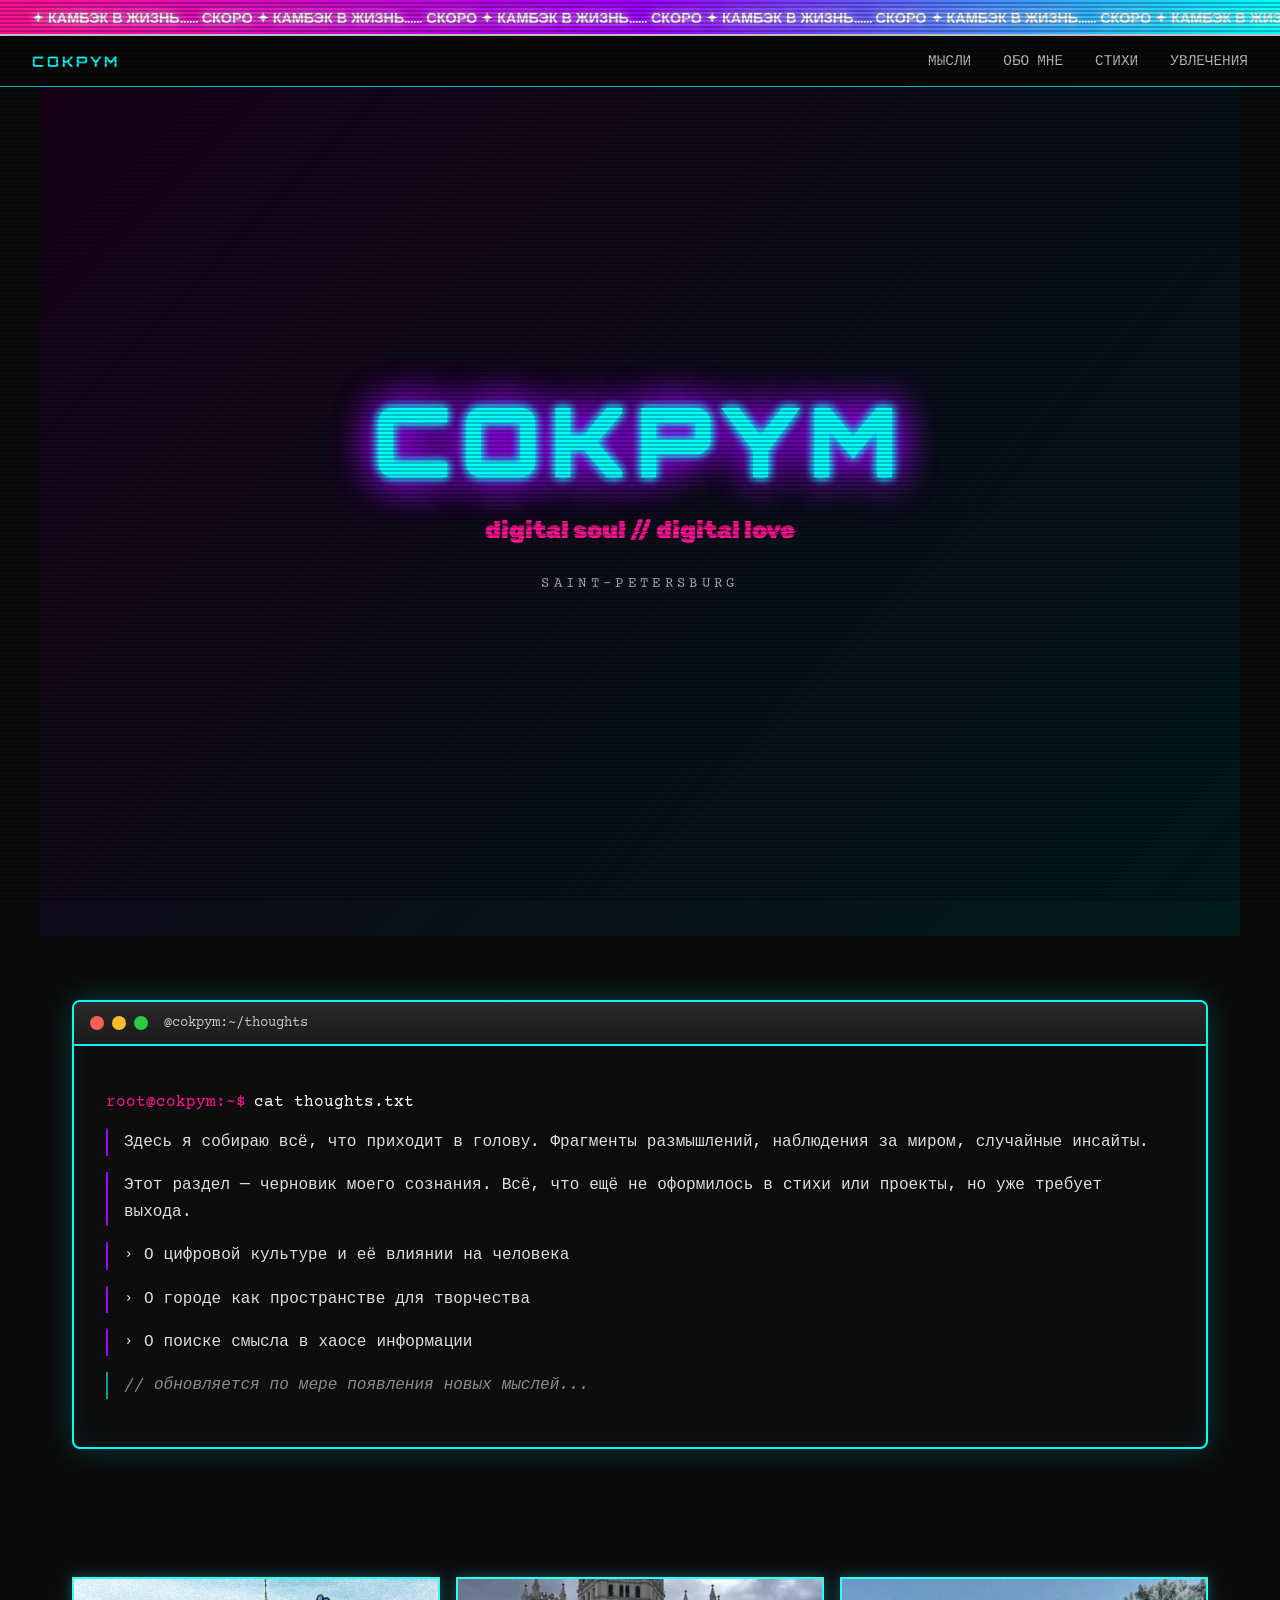
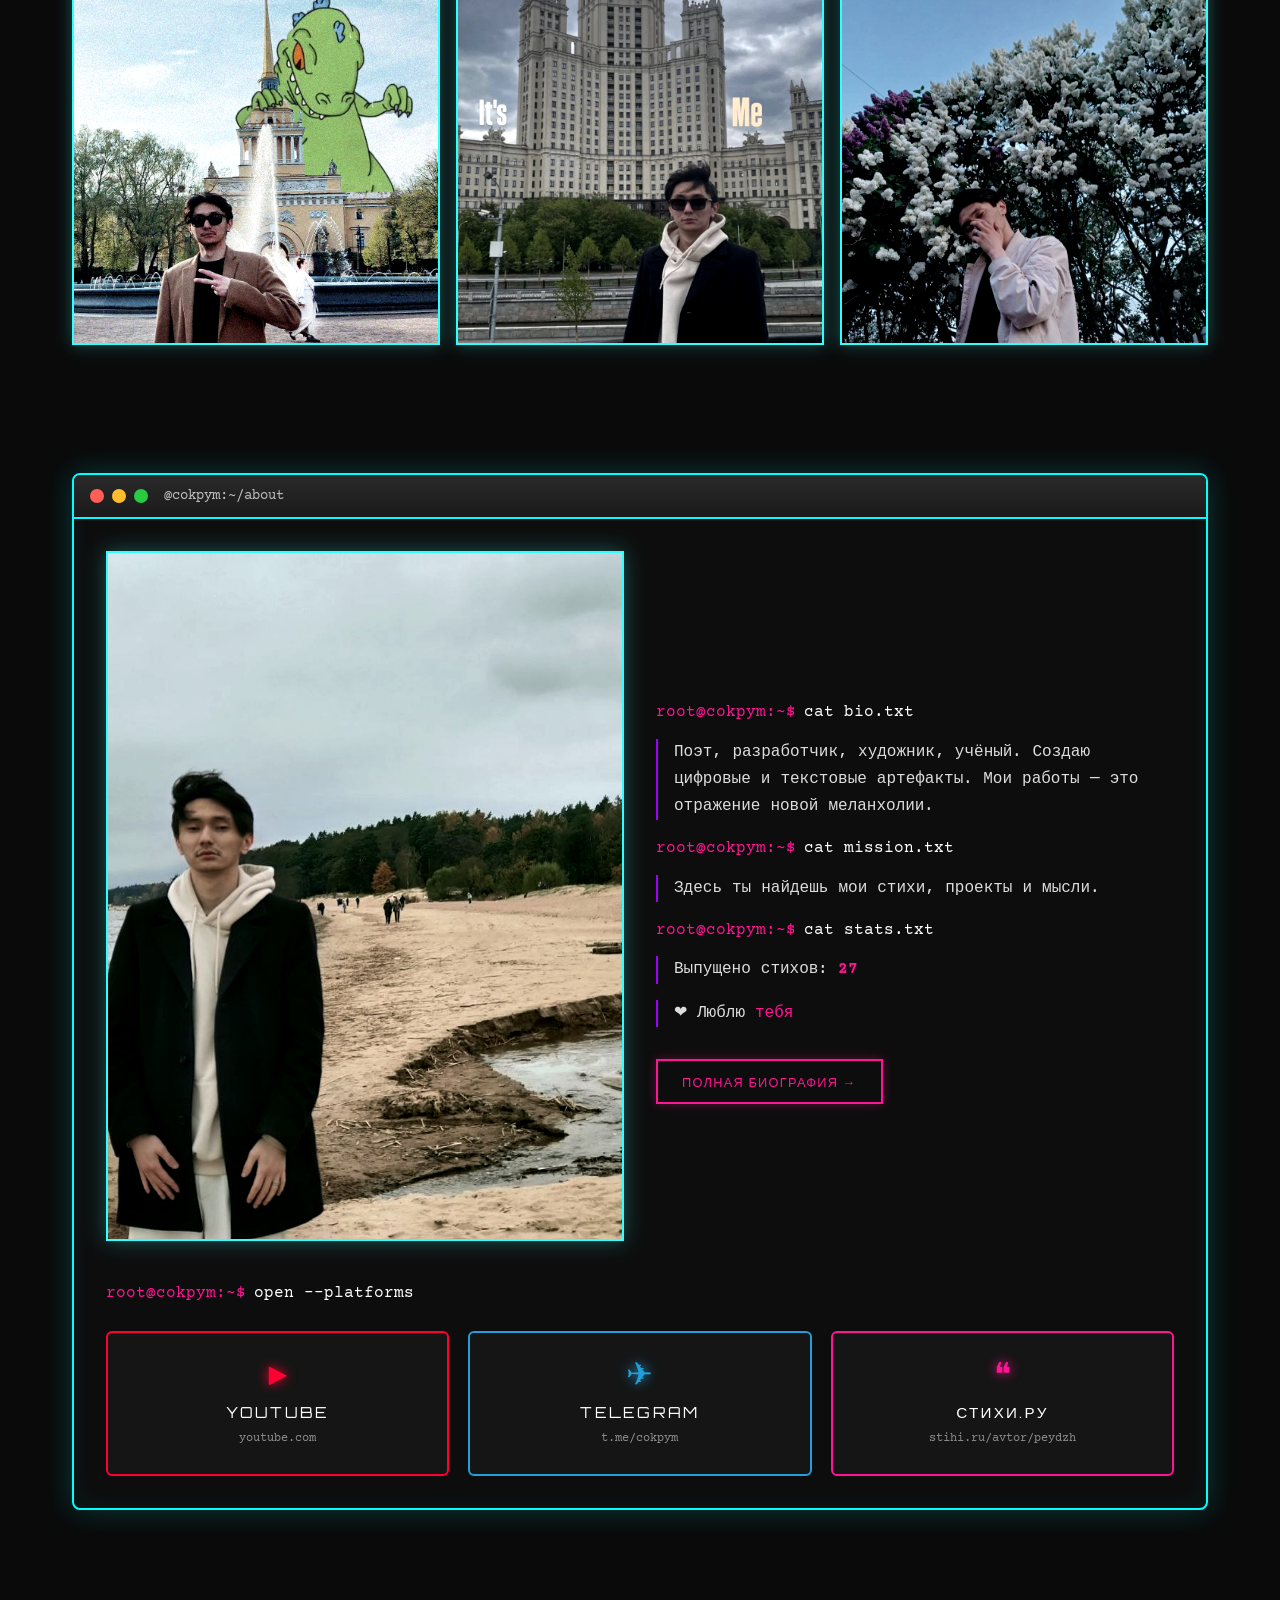
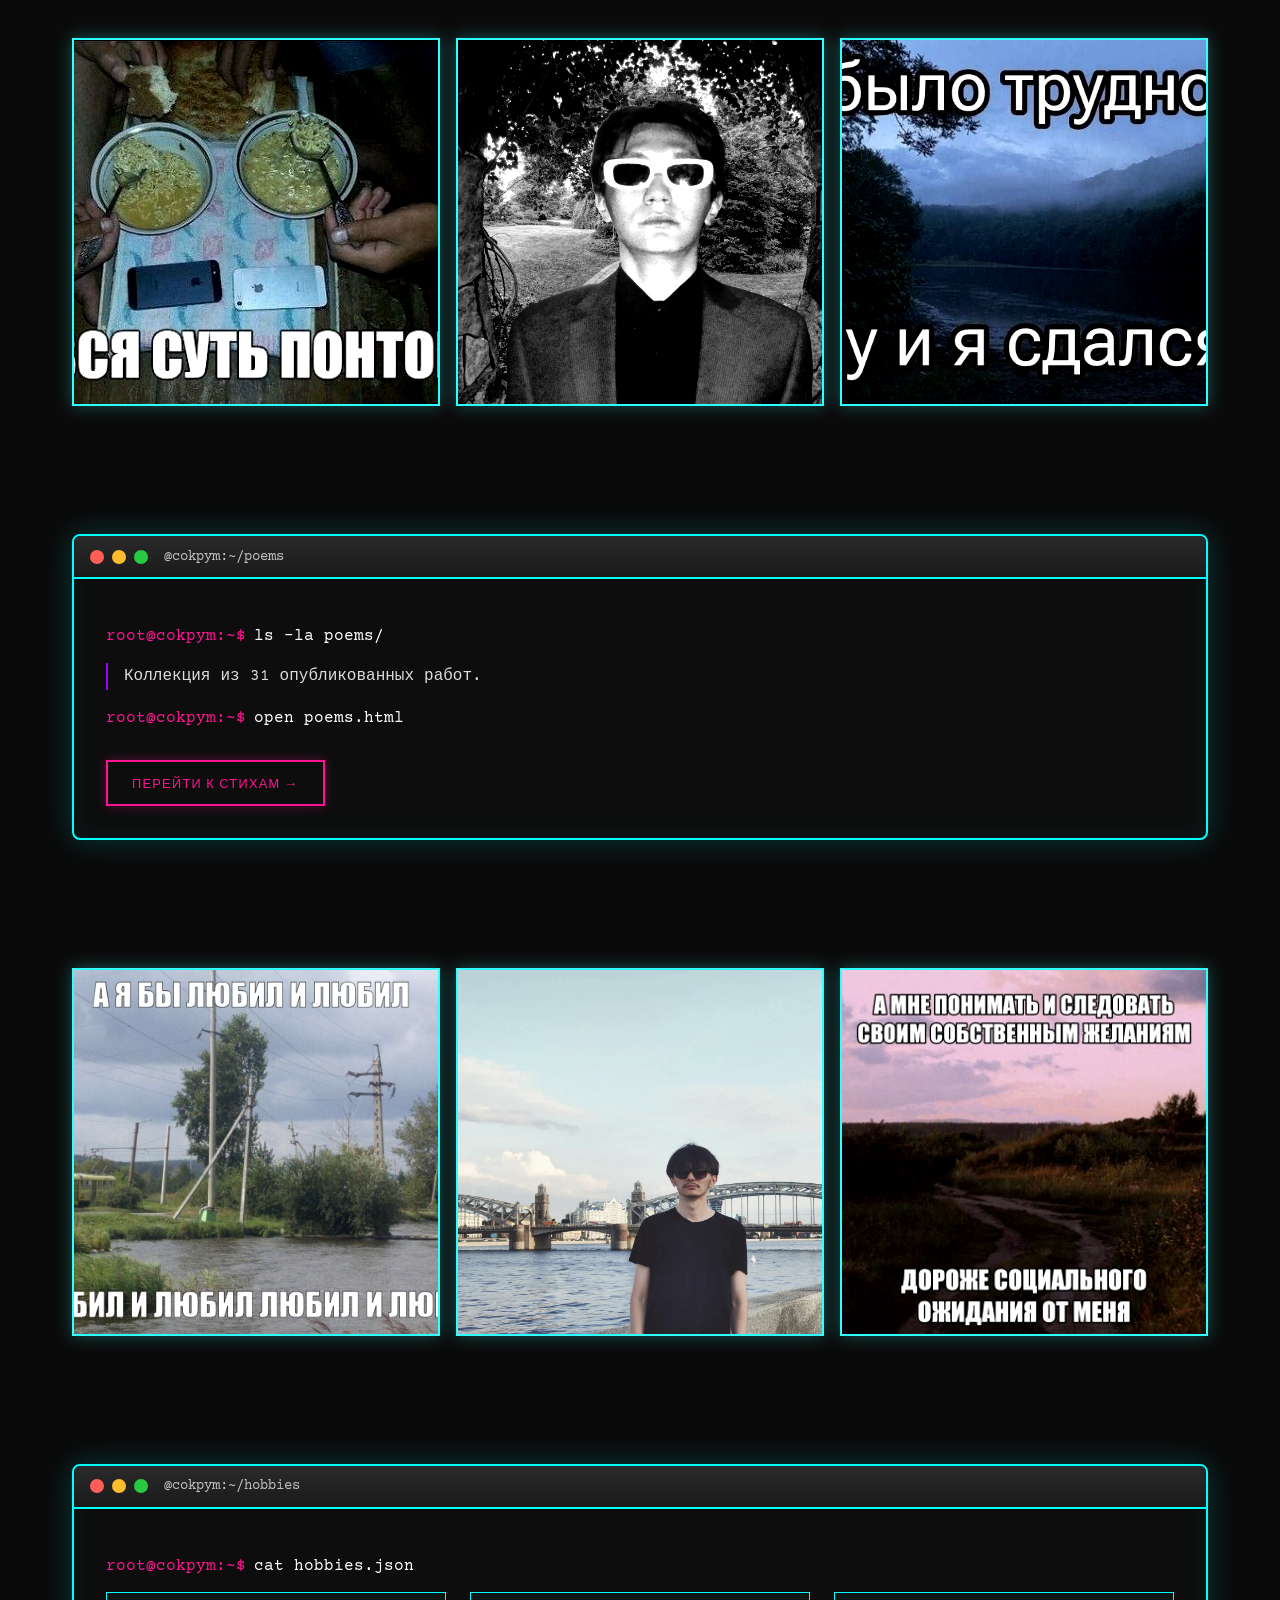
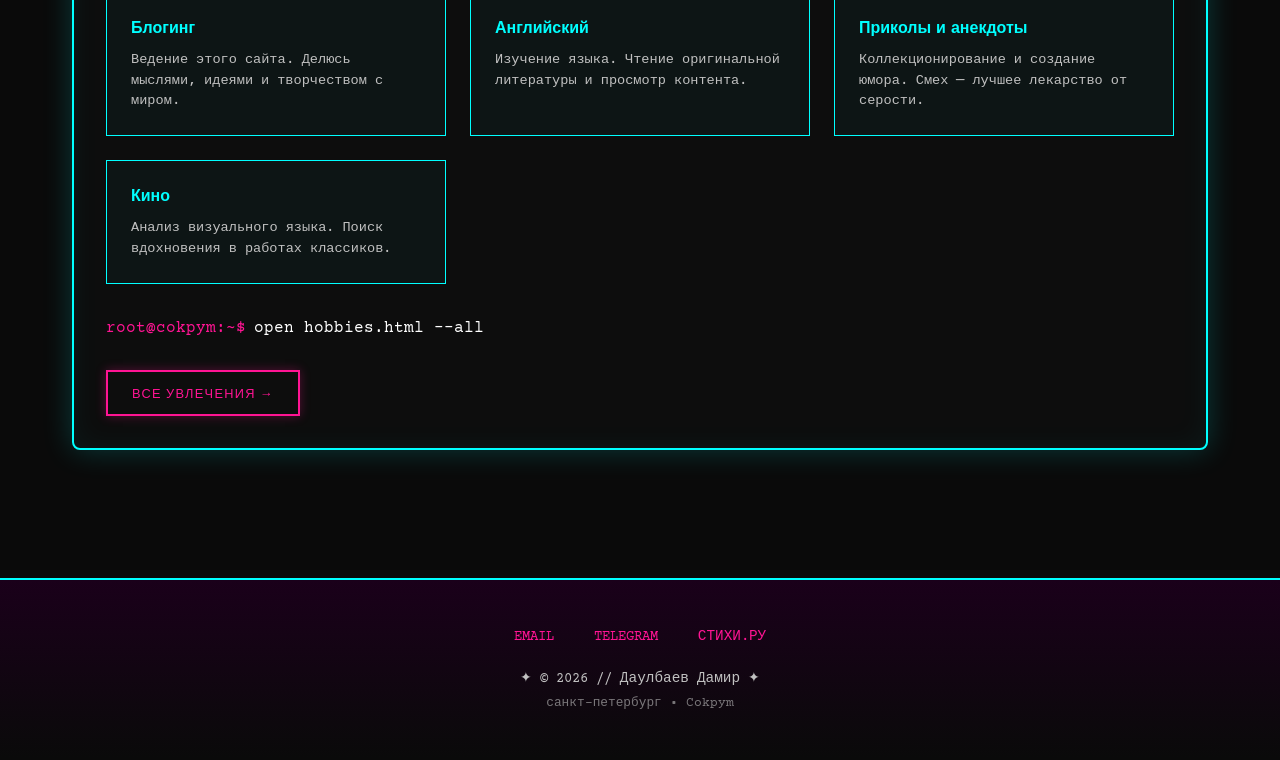
==== index.html @ b79972d0 "Add files via upload" ====
<!DOCTYPE html>
<html lang="ru">
<head>
<meta charset="UTF-8">
<meta name="viewport" content="width=1024">
<title>COKPYM // blog</title>
<style>
@import url('https://fonts.googleapis.com/css2?family=Courier+Prime:wght@400;700&family=Orbitron:wght@400;700;900&family=Rubik+Glitch&display=swap');
:root{--neon-pink:#FF1493;--cyan:#00FFFF;--purple:#9D00FF;--silver:#C0C0C0;--dark:#0a0a0a;--terminal-bg:#0d0d0d;--yt:#FF0033;--tg:#229ED9;--st:#FF1493;}
*{margin:0;padding:0;box-sizing:border-box;}
body{background:var(--dark);color:#fff;font-family:'Courier Prime',monospace;overflow-x:hidden;cursor:crosshair;}
body::before{content:"";position:fixed;top:0;left:0;width:100%;height:100%;background:linear-gradient(rgba(18,16,16,0) 50%,rgba(0,0,0,.25) 50%);background-size:100% 4px;pointer-events:none;z-index:9999;}

/* Marquee */
.marquee-container{position:fixed;top:0;width:100%;background:linear-gradient(90deg,var(--neon-pink),var(--purple),var(--cyan));padding:.5rem 0;overflow:hidden;border-bottom:2px solid #fff;z-index:1001;}
.marquee{display:flex;width:max-content;animation:marquee 20s linear infinite;}
.marquee span{font-family:'Orbitron',sans-serif;font-size:.9rem;font-weight:700;color:#fff;text-shadow:0 0 10px #fff;padding:0 2rem;white-space:nowrap;flex-shrink:0;}
@keyframes marquee{0%{transform:translateX(0)}100%{transform:translateX(-50%)}}

/* Nav */
nav{position:fixed;top:36px;width:100%;padding:1rem 2rem;background:rgba(10,10,10,.95);border-bottom:1px solid var(--cyan);z-index:1000;display:flex;justify-content:space-between;align-items:center;backdrop-filter:blur(5px);}
nav .logo{font-family:'Orbitron',sans-serif;color:var(--cyan);font-weight:700;letter-spacing:.2em;text-decoration:none;}
nav ul{list-style:none;display:flex;gap:2rem;}
nav a{color:var(--silver);text-decoration:none;font-size:.9rem;text-transform:uppercase;transition:color .3s;}
nav a:hover{color:var(--neon-pink);}

/* Hero + glitch */
.hero{height:100vh;display:flex;align-items:center;justify-content:center;background:linear-gradient(135deg,#1a001a 0%,#001a1a 100%);margin-top:36px;}
.hero-content{text-align:center;z-index:10;}
.glitch-text{position:relative;font-family:'Orbitron',sans-serif;font-size:clamp(3rem,10vw,6rem);font-weight:900;color:var(--cyan);text-shadow:0 0 10px var(--cyan),0 0 40px var(--purple);animation:glitch 3s infinite;letter-spacing:.1em;}
.glitch-text::before,.glitch-text::after{content:attr(data-text);position:absolute;top:0;left:0;width:100%;height:100%;}
.glitch-text::before{animation:glitch-1 2s infinite;color:var(--neon-pink);z-index:-1;}
.glitch-text::after{animation:glitch-2 2s infinite;color:var(--purple);z-index:-2;}
.tagline{font-family:'Rubik Glitch',cursive;font-size:1.5rem;color:var(--neon-pink);margin-top:1rem;animation:flicker 2s infinite;}
.location{margin-top:2rem;font-size:.9rem;opacity:.7;letter-spacing:.3em;text-transform:uppercase;}
@keyframes glitch{0%,90%,100%{transform:translate(0)}92%{transform:translate(-5px,5px)}94%{transform:translate(5px,-5px)}96%{transform:translate(-5px,-5px)}98%{transform:translate(5px,5px)}}
@keyframes glitch-1{0%,100%{clip-path:inset(0 0 0 0);transform:translate(0)}20%{clip-path:inset(20% 0 30% 0);transform:translate(-5px,5px)}40%{clip-path:inset(50% 0 20% 0);transform:translate(5px,-5px)}60%{clip-path:inset(10% 0 60% 0);transform:translate(-5px,0)}80%{clip-path:inset(80% 0 5% 0);transform:translate(5px,0)}}
@keyframes glitch-2{0%,100%{clip-path:inset(0 0 0 0);transform:translate(0)}20%{clip-path:inset(60% 0 10% 0);transform:translate(5px,-5px)}40%{clip-path:inset(30% 0 40% 0);transform:translate(-5px,5px)}60%{clip-path:inset(10% 0 80% 0);transform:translate(5px,0)}80%{clip-path:inset(40% 0 30% 0);transform:translate(-5px,0)}}
@keyframes flicker{0%,100%{opacity:.8}50%{opacity:.3}}

/* Terminal */
.terminal-window{background:var(--terminal-bg);border:2px solid var(--cyan);border-radius:8px;box-shadow:0 0 30px rgba(0,255,255,.2),inset 0 0 30px rgba(0,255,255,.05);overflow:hidden;margin-bottom:4rem;}
.terminal-header{background:linear-gradient(180deg,#2a2a2a,#1a1a1a);padding:.8rem 1rem;display:flex;align-items:center;border-bottom:2px solid var(--cyan);}
.terminal-buttons{display:flex;gap:8px;margin-right:1rem;}
.terminal-btn{width:14px;height:14px;border-radius:50%;}
.terminal-btn.red{background:#ff5f56}.terminal-btn.yellow{background:#ffbd2e}.terminal-btn.green{background:#27ca40}
.terminal-title{font-family:'Courier Prime',monospace;color:var(--silver);font-size:.9rem;}
.terminal-body{padding:2rem;}
.terminal-line{margin:.8rem 0;color:var(--cyan);font-size:1rem;line-height:1.6;}
.prompt{color:var(--neon-pink);margin-right:.5rem;}
.command{color:#fff;}
.terminal-output{color:#ddd;padding-left:1rem;border-left:2px solid var(--purple);margin:.5rem 0 1rem;line-height:1.7;}
.terminal-output.thought{font-style:normal;}
.terminal-output.dim{opacity:.6;font-style:italic;border-left-color:var(--cyan);}

section{padding:4rem 2rem;max-width:1200px;margin:0 auto;}

/* About */
.about-grid{display:grid;grid-template-columns:1fr 1fr;gap:2rem;align-items:center;}
.about-img{width:100%;aspect-ratio:3/4;object-fit:cover;border:2px solid var(--cyan);box-shadow:0 0 20px rgba(0,255,255,.3);filter:grayscale(30%) contrast(1.2);}
.counter{color:var(--neon-pink);font-weight:700;}
.glitch-word{color:var(--neon-pink);}

/* Buttons */
.y2k-btn{display:inline-block;padding:.8rem 1.5rem;background:transparent;border:2px solid var(--neon-pink);color:var(--neon-pink);text-decoration:none;font-family:'Orbitron',sans-serif;font-size:.8rem;text-transform:uppercase;letter-spacing:.1em;transition:all .3s;box-shadow:0 0 10px rgba(255,20,147,.3);margin-top:1rem;}
.y2k-btn:hover{background:var(--neon-pink);color:var(--dark);box-shadow:0 0 30px rgba(255,20,147,.8);}

/* Nav tiles */
.nav-grid{display:grid;grid-template-columns:repeat(3,1fr);gap:1.2rem;margin-top:1.5rem;}
.nav-card{display:flex;flex-direction:column;align-items:center;gap:.6rem;padding:1.8rem 1rem;text-decoration:none;color:#fff;background:rgba(255,255,255,.03);border:2px solid var(--cyan);border-radius:6px;transition:all .3s;position:relative;overflow:hidden;}
.nav-card .nav-icon{font-size:2rem;line-height:1;text-shadow:0 0 12px currentColor;}
.nav-card .nav-label{font-family:'Orbitron',sans-serif;font-size:.95rem;letter-spacing:.15em;text-transform:uppercase;}
.nav-card .nav-url{font-family:'Courier Prime',monospace;font-size:.75rem;color:var(--silver);opacity:.7;}
.nav-card:hover{transform:translateY(-5px) scale(1.03);background:rgba(255,255,255,.07);}
.nav-card.yt{border-color:var(--yt)}.nav-card.yt .nav-icon{color:var(--yt)}.nav-card.yt:hover{box-shadow:0 0 30px rgba(255,0,51,.6);}
.nav-card.tg{border-color:var(--tg)}.nav-card.tg .nav-icon{color:var(--tg)}.nav-card.tg:hover{box-shadow:0 0 30px rgba(34,158,217,.6);}
.nav-card.st{border-color:var(--st)}.nav-card.st .nav-icon{color:var(--st)}.nav-card.st:hover{box-shadow:0 0 30px rgba(255,20,147,.6);}

/* Hobbies */
.hobbies-grid{display:grid;grid-template-columns:repeat(auto-fit,minmax(250px,1fr));gap:1.5rem;margin-bottom:2rem;}
.hobby-card{background:rgba(0,255,255,.03);border:1px solid var(--cyan);padding:1.5rem;transition:all .3s;}
.hobby-card:hover{transform:translateY(-3px);box-shadow:0 0 15px rgba(0,255,255,.3);}
.hobby-card h3{font-family:'Orbitron',sans-serif;color:var(--cyan);margin-bottom:.8rem;font-size:1rem;}
.hobby-card p{color:var(--silver);font-size:.85rem;line-height:1.5;}

/* Gallery rows */
.photo-gallery{display:grid;grid-template-columns:repeat(3,1fr);gap:1rem;max-width:1200px;margin:0 auto 4rem;padding:0 2rem;}
.gallery-img{width:100%;aspect-ratio:1;object-fit:cover;border:2px solid var(--cyan);box-shadow:0 0 15px rgba(0,255,255,.3);filter:grayscale(30%) contrast(1.2);transition:all .3s;}
.gallery-img:hover{filter:grayscale(0%) contrast(1.4) saturate(1.5);transform:scale(1.05);box-shadow:0 0 30px rgba(0,255,255,.6);}

/* Sparkle */
.sparkle{position:absolute;width:4px;height:4px;border-radius:50%;pointer-events:none;z-index:50;animation:sparkle 1s forwards;}
@keyframes sparkle{0%{opacity:1;transform:scale(1)}100%{opacity:0;transform:scale(3)}}

footer{padding:3rem 2rem;text-align:center;background:linear-gradient(180deg,#1a001a 0%,var(--dark) 100%);border-top:2px solid var(--cyan);font-size:.9rem;color:var(--silver);}
footer a{color:var(--neon-pink);text-decoration:none;margin:0 1rem;transition:color .3s;}
footer a:hover{color:var(--cyan);}

</style>
</head>
<body>

<div class="marquee-container"><div class="marquee">
<span>✦ КАМБЭК В ЖИЗНЬ...... СКОРО ✦ КАМБЭК В ЖИЗНЬ...... СКОРО ✦ КАМБЭК В ЖИЗНЬ...... СКОРО ✦ КАМБЭК В ЖИЗНЬ...... СКОРО ✦ КАМБЭК В ЖИЗНЬ...... СКОРО ✦ КАМБЭК В ЖИЗНЬ...... СКОРО ✦ КАМБЭК В ЖИЗНЬ...... СКОРО ✦ КАМБЭК В ЖИЗНЬ...... СКОРО ✦</span>
<span>✦ КАМБЭК В ЖИЗНЬ...... СКОРО ✦ КАМБЭК В ЖИЗНЬ...... СКОРО ✦ КАМБЭК В ЖИЗНЬ...... СКОРО ✦ КАМБЭК В ЖИЗНЬ...... СКОРО ✦ КАМБЭК В ЖИЗНЬ...... СКОРО ✦ КАМБЭК В ЖИЗНЬ...... СКОРО ✦ КАМБЭК В ЖИЗНЬ...... СКОРО ✦ КАМБЭК В ЖИЗНЬ...... СКОРО ✦</span>
</div></div>

<nav><a href="index.html" class="logo">COKPYM</a><ul>
<li><a href="#thoughts">Мысли</a></li>
<li><a href="#about">Обо мне</a></li>
<li><a href="poems.html">Стихи</a></li>
<li><a href="#hobbies">Увлечения</a></li>
</ul></nav>

<section class="hero"><div class="hero-content">
<h1 class="glitch-text" data-text="COKPYM">COKPYM</h1>
<p class="tagline">digital soul // digital love</p>
<p class="location">Saint-Petersburg</p>
</div></section>

<!-- Мысли (терминал, вместо XP) -->
<section id="thoughts"><div class="terminal-window">
<div class="terminal-header">
<div class="terminal-buttons"><span class="terminal-btn red"></span><span class="terminal-btn yellow"></span><span class="terminal-btn green"></span></div>
<span class="terminal-title">@cokpym:~/thoughts</span>
</div>
<div class="terminal-body">
<p class="terminal-line"><span class="prompt">root@cokpym:~$</span><span class="command">cat thoughts.txt</span></p>
<p class="terminal-output thought">Здесь я собираю всё, что приходит в голову. Фрагменты размышлений, наблюдения за миром, случайные инсайты.</p>
<p class="terminal-output thought">Этот раздел — черновик моего сознания. Всё, что ещё не оформилось в стихи или проекты, но уже требует выхода.</p>
<p class="terminal-output thought">› О цифровой культуре и её влиянии на человека</p>
<p class="terminal-output thought">› О городе как пространстве для творчества</p>
<p class="terminal-output thought">› О поиске смысла в хаосе информации</p>
<p class="terminal-output dim">// обновляется по мере появления новых мыслей...</p>
</div>
</div></section>

<div class="photo-gallery">
<img src="10.jpg" alt="" class="gallery-img">
<img src="11.jpg" alt="" class="gallery-img">
<img src="12.jpg" alt="" class="gallery-img">
</div>

<section id="about"><div class="terminal-window">
<div class="terminal-header">
<div class="terminal-buttons"><span class="terminal-btn red"></span><span class="terminal-btn yellow"></span><span class="terminal-btn green"></span></div>
<span class="terminal-title">@cokpym:~/about</span>
</div>
<div class="terminal-body">
<div class="about-grid">
<img src="1.jpg" alt="Cokpym" class="about-img">
<div>
<p class="terminal-line"><span class="prompt">root@cokpym:~$</span><span class="command">cat bio.txt</span></p>
<p class="terminal-output">Поэт, разработчик, художник, учёный. Создаю цифровые и текстовые артефакты. Мои работы — это отражение новой меланхолии.</p>
<p class="terminal-line"><span class="prompt">root@cokpym:~$</span><span class="command">cat mission.txt</span></p>
<p class="terminal-output">Здесь ты найдешь мои стихи, проекты и мысли.</p>
<p class="terminal-line"><span class="prompt">root@cokpym:~$</span><span class="command">cat stats.txt</span></p>
<p class="terminal-output">Выпущено стихов: <span class="counter" id="poems-counter">27</span></p>
<p class="terminal-output">❤ Люблю <span class="glitch-word" id="love-word">тебя</span></p>
<a href="bio.html" class="y2k-btn">Полная биография →</a>
</div>
</div>
<p class="terminal-line" style="margin-top:2.5rem;"><span class="prompt">root@cokpym:~$</span><span class="command">open --platforms</span></p>
<div class="nav-grid">
<!-- ЗАМЕНИ @cokpym НИЖЕ на реальный handle своего YouTube-канала, если он другой -->
<a href="https://www.youtube.com/@LocratProd" target="_blank" rel="noopener" class="nav-card yt">
<span class="nav-icon">►</span><span class="nav-label">YOUTUBE</span><span class="nav-url">youtube.com</span>
</a>
<a href="https://t.me/LeVershina" target="_blank" rel="noopener" class="nav-card tg">
<span class="nav-icon">✈</span><span class="nav-label">TELEGRAM</span><span class="nav-url">t.me/cokpym</span>
</a>
<a href="https://stihi.ru/avtor/peydzh" target="_blank" rel="noopener" class="nav-card st">
<span class="nav-icon">❝</span><span class="nav-label">СТИХИ.РУ</span><span class="nav-url">stihi.ru/avtor/peydzh</span>
</a>
</div>
</div>
</div></section>

<div class="photo-gallery">
<img src="20.jpg" alt="" class="gallery-img">
<img src="21.jpg" alt="" class="gallery-img">
<img src="22.jpg" alt="" class="gallery-img">
</div>

<section id="poems"><div class="terminal-window">
<div class="terminal-header">
<div class="terminal-buttons"><span class="terminal-btn red"></span><span class="terminal-btn yellow"></span><span class="terminal-btn green"></span></div>
<span class="terminal-title">@cokpym:~/poems</span>
</div>
<div class="terminal-body">
<p class="terminal-line"><span class="prompt">root@cokpym:~$</span><span class="command">ls -la poems/</span></p>
<p class="terminal-output">Коллекция из 31 опубликованных работ.</p>
<p class="terminal-line"><span class="prompt">root@cokpym:~$</span><span class="command">open poems.html</span></p>
<a href="poems.html" class="y2k-btn">Перейти к стихам →</a>
</div>
</div></section>

<div class="photo-gallery">
<img src="30.jpg" alt="" class="gallery-img">
<img src="31.jpg" alt="" class="gallery-img">
<img src="32.jpg" alt="" class="gallery-img">
</div>

<section id="hobbies"><div class="terminal-window">
<div class="terminal-header">
<div class="terminal-buttons"><span class="terminal-btn red"></span><span class="terminal-btn yellow"></span><span class="terminal-btn green"></span></div>
<span class="terminal-title">@cokpym:~/hobbies</span>
</div>
<div class="terminal-body">
<p class="terminal-line"><span class="prompt">root@cokpym:~$</span><span class="command">cat hobbies.json</span></p>
<div class="hobbies-grid">
<div class="hobby-card"><h3>Блогинг</h3><p>Ведение этого сайта. Делюсь мыслями, идеями и творчеством с миром.</p></div>
<div class="hobby-card"><h3>Английский</h3><p>Изучение языка. Чтение оригинальной литературы и просмотр контента.</p></div>
<div class="hobby-card"><h3>Приколы и анекдоты</h3><p>Коллекционирование и создание юмора. Смех — лучшее лекарство от серости.</p></div>
<div class="hobby-card"><h3>Кино</h3><p>Анализ визуального языка. Поиск вдохновения в работах классиков.</p></div>
</div>
<p class="terminal-line"><span class="prompt">root@cokpym:~$</span><span class="command">open hobbies.html --all</span></p>
<a href="hobbies.html" class="y2k-btn">Все увлечения →</a>
</div>
</div></section>

<footer>
<div>
<a href="mailto:Peydzh.work@yandex.ru">EMAIL</a>
<a href="https://t.me/LeVershina" target="_blank" rel="noopener">TELEGRAM</a>
<a href="https://stihi.ru/avtor/peydzh" target="_blank" rel="noopener">СТИХИ.РУ</a>
</div>
<p style="margin-top:1.5rem;">✦ © 2026 // Даулбаев Дамир ✦</p>
<p style="margin-top:.5rem;font-size:.8rem;opacity:.6;">санкт-петербург • Cokpym</p>
</footer>

<script>
document.addEventListener('click',function(e){
var s=document.createElement('div');s.className='sparkle';
s.style.left=e.pageX+'px';s.style.top=e.pageY+'px';
var c=['#FF1493','#00FFFF','#9D00FF'][Math.floor(Math.random()*3)];
s.style.background=c;s.style.boxShadow='0 0 10px '+c;
document.body.appendChild(s);setTimeout(function(){s.remove();},1000);
});
var ce=document.getElementById('poems-counter');
if(ce){setInterval(function(){ce.textContent=Math.floor(Math.random()*90)+10;setTimeout(function(){ce.textContent='27';},120);},2000);}
var le=document.getElementById('love-word');
if(le){var w=['тебя','луну','питер','жизнь'];setInterval(function(){le.textContent=w[Math.floor(Math.random()*w.length)];},1500);}
</script>
</body>
</html>
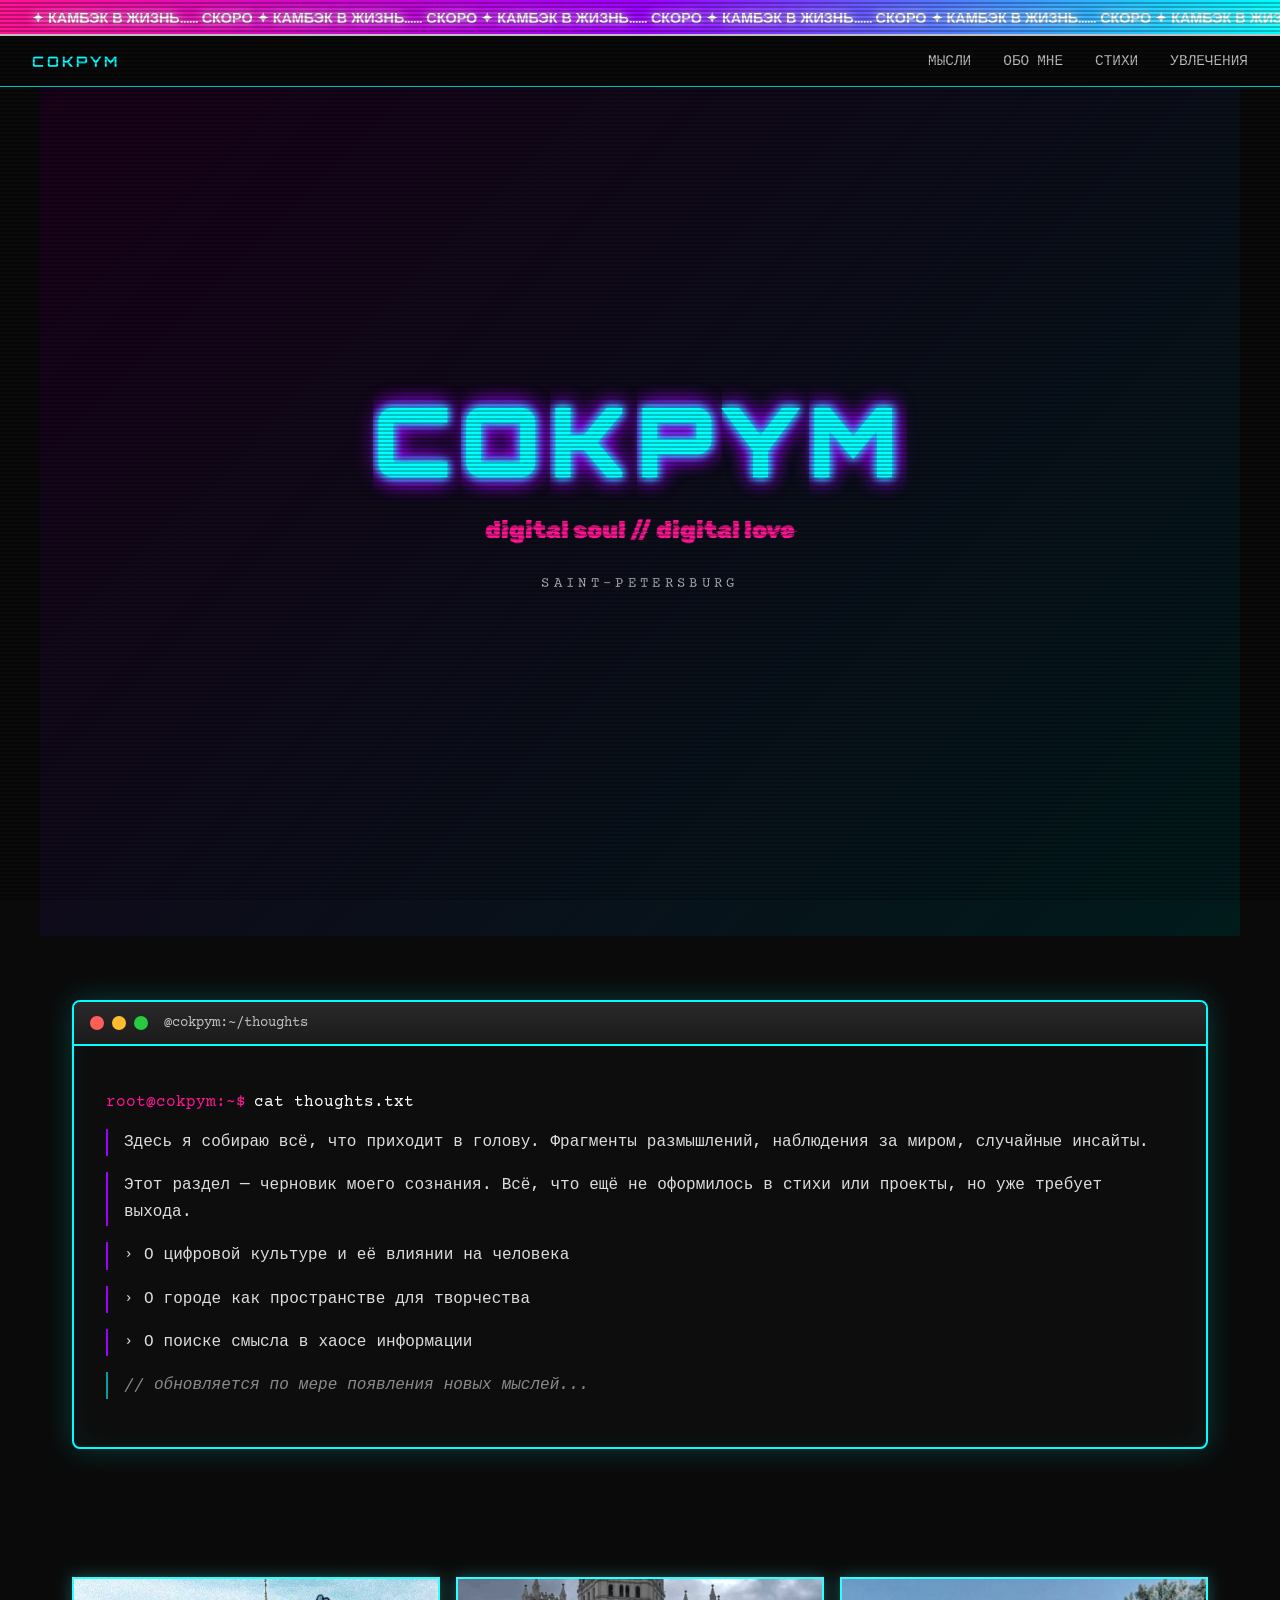
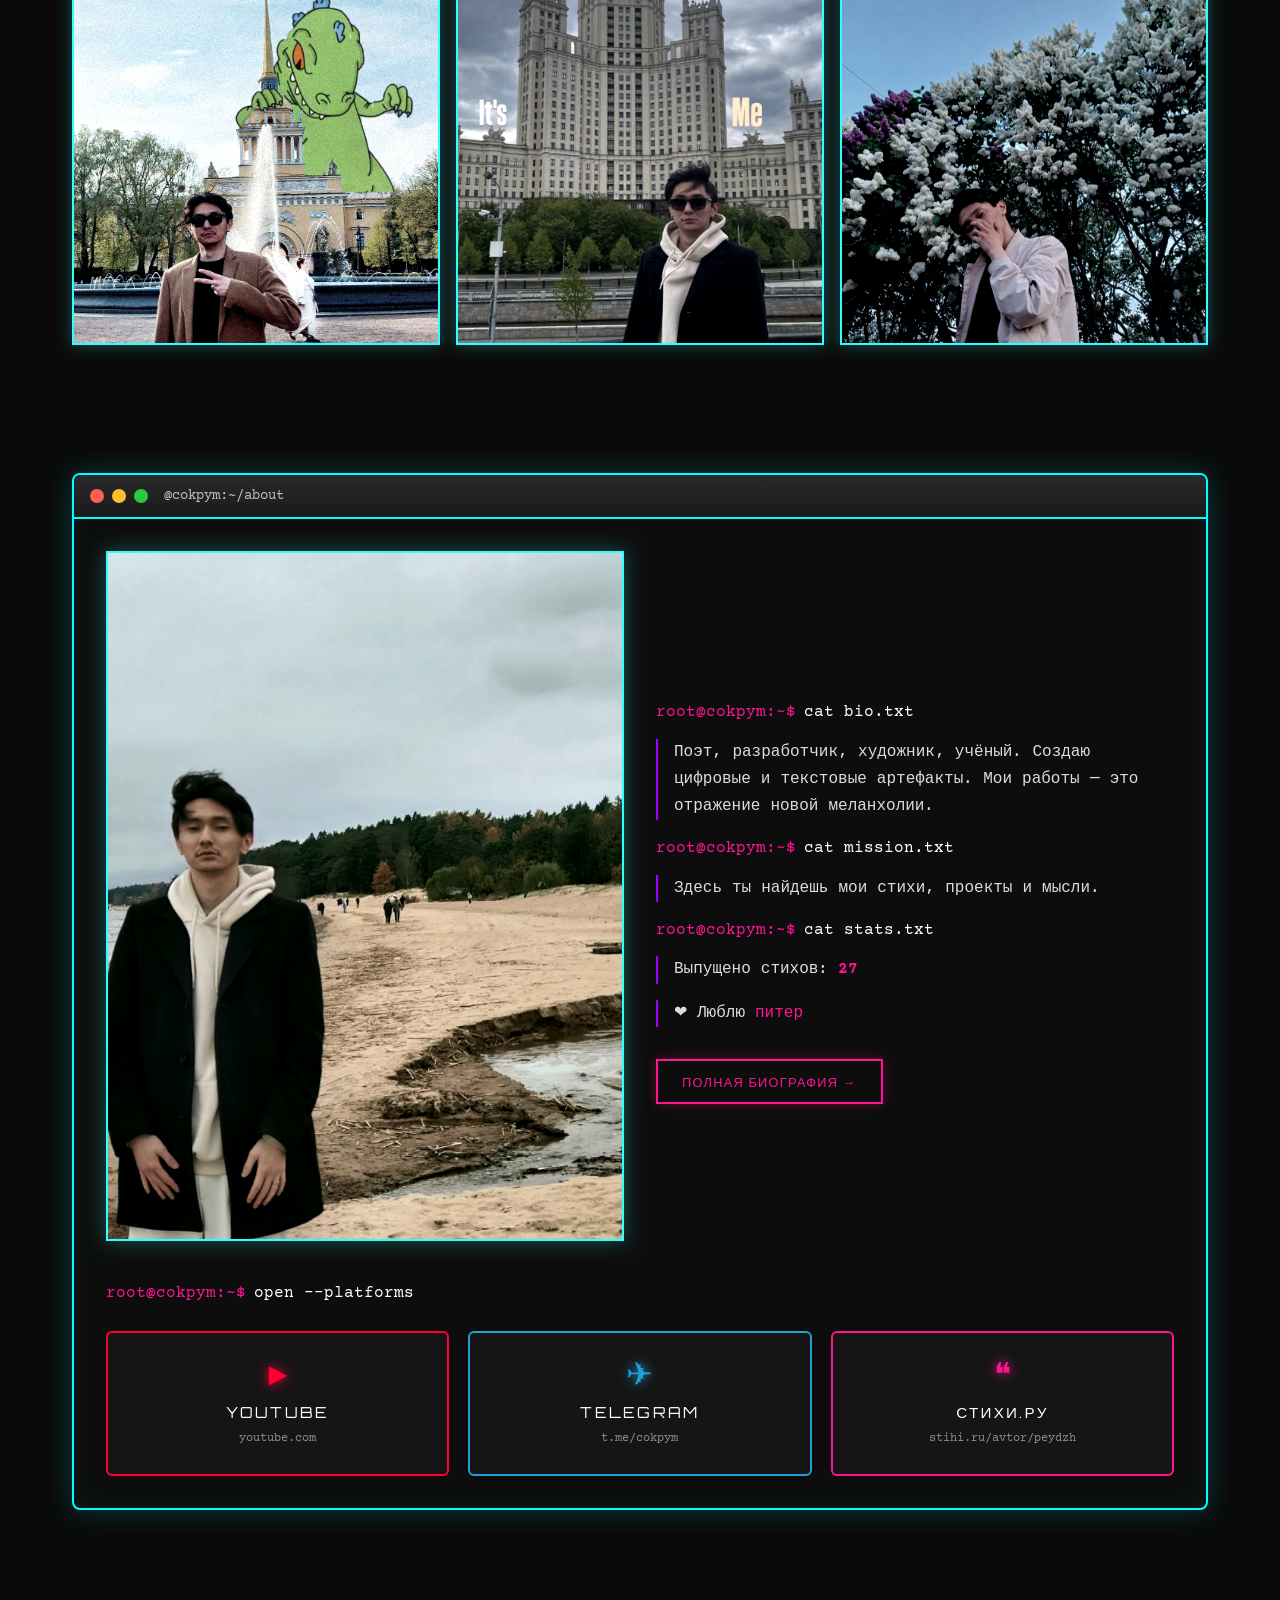
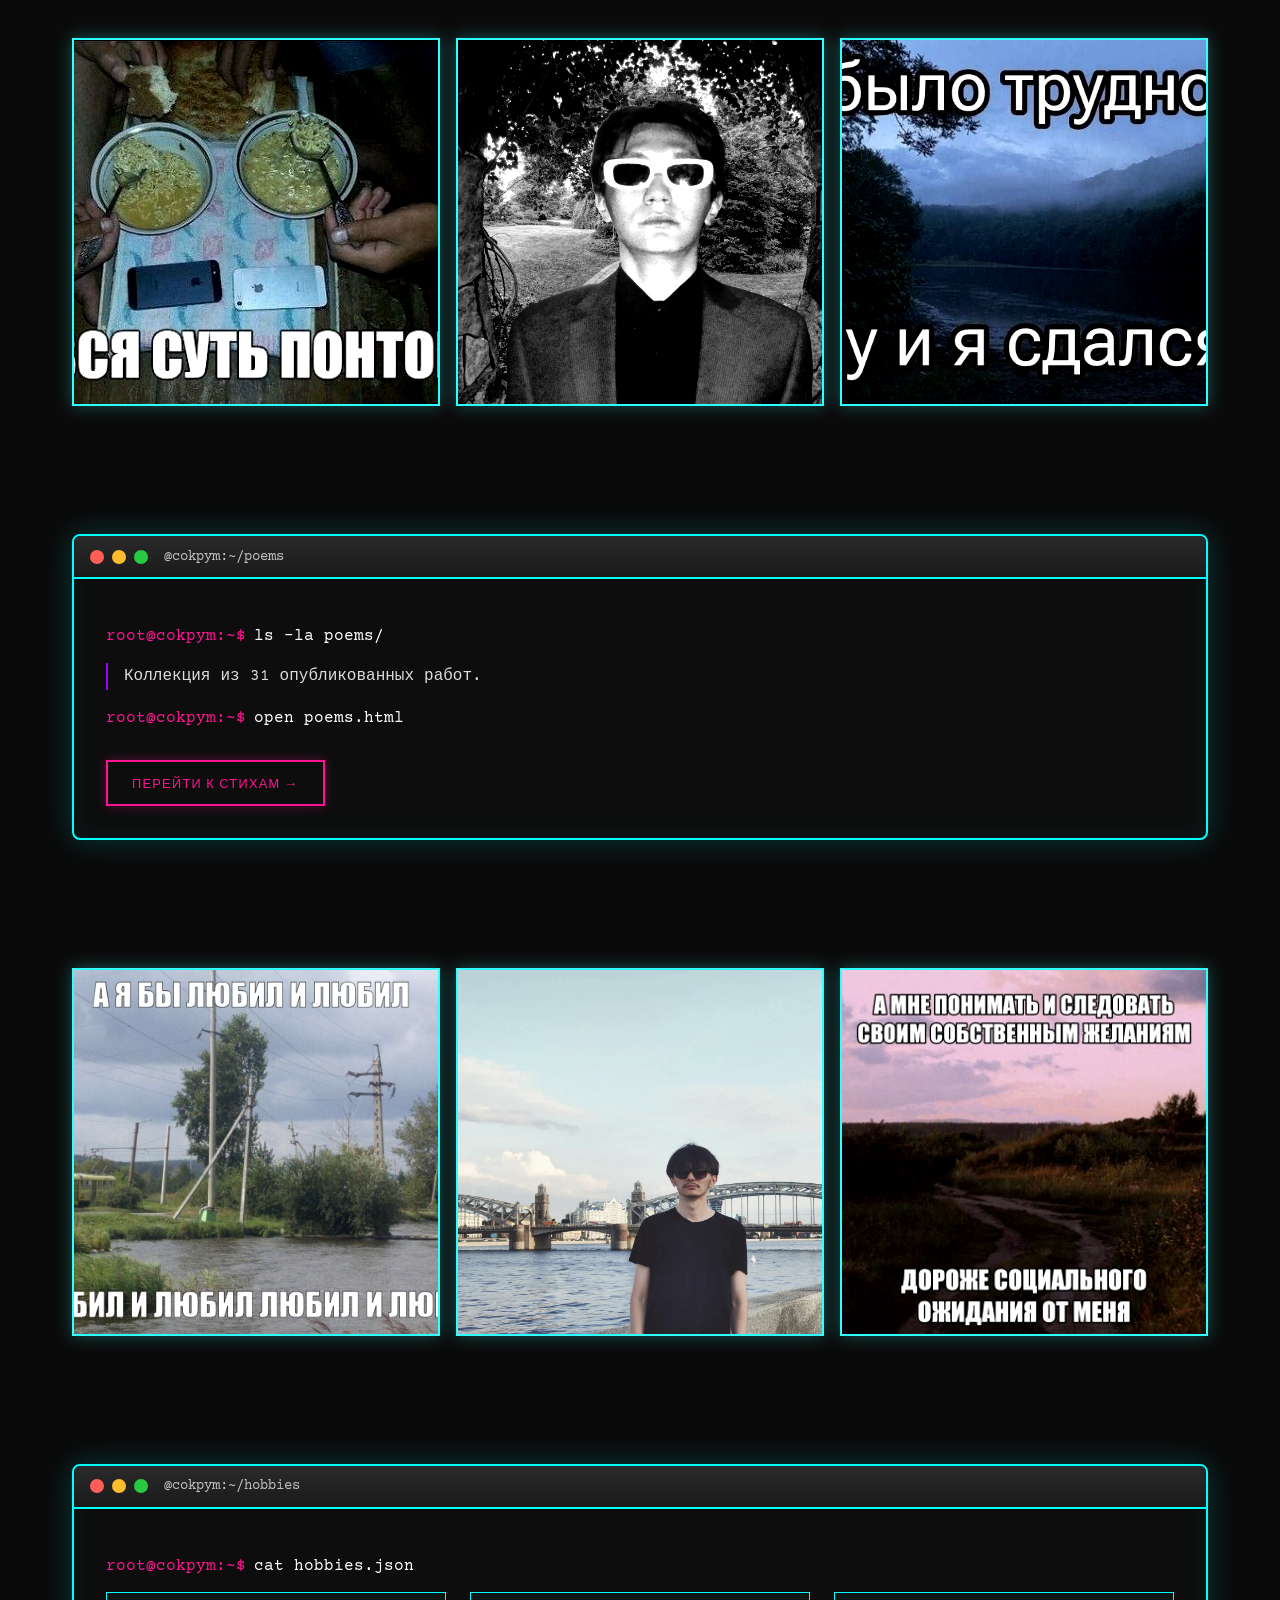
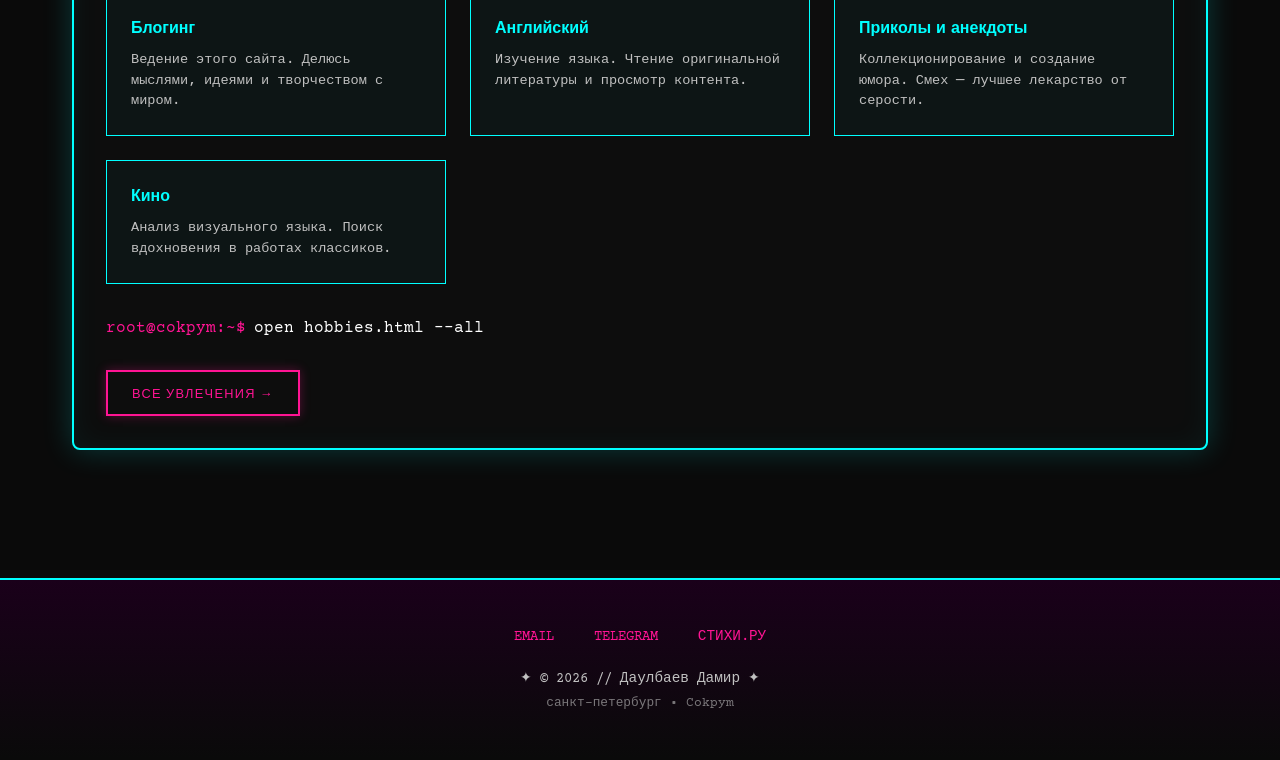
==== commit f880fc8f: "Add files via upload" ====
--- a/index.html
+++ b/index.html
@@ -27,17 +27,17 @@
 /* Hero + glitch */
 .hero{height:100vh;display:flex;align-items:center;justify-content:center;background:linear-gradient(135deg,#1a001a 0%,#001a1a 100%);margin-top:36px;}
 .hero-content{text-align:center;z-index:10;}
-.glitch-text{position:relative;font-family:'Orbitron',sans-serif;font-size:clamp(3rem,10vw,6rem);font-weight:900;color:var(--cyan);text-shadow:0 0 10px var(--cyan),0 0 40px var(--purple);animation:glitch 3s infinite;letter-spacing:.1em;}
-.glitch-text::before,.glitch-text::after{content:attr(data-text);position:absolute;top:0;left:0;width:100%;height:100%;}
-.glitch-text::before{animation:glitch-1 2s infinite;color:var(--neon-pink);z-index:-1;}
-.glitch-text::after{animation:glitch-2 2s infinite;color:var(--purple);z-index:-2;}
+.glitch-text{position:relative;display:inline-block;font-family:'Orbitron',sans-serif;font-size:clamp(3rem,10vw,6rem);font-weight:900;letter-spacing:.1em;}
+.gl{position:relative;display:inline-block;color:var(--cyan);text-shadow:0 0 8px var(--cyan),0 0 22px var(--purple);animation:gl-main 1.6s infinite steps(1);animation-delay:calc(var(--i,0)*-.13s);}
+.gl::before,.gl::after{content:attr(data-c);position:absolute;top:0;left:0;width:100%;height:100%;overflow:hidden;pointer-events:none;}
+.gl::before{color:var(--neon-pink);z-index:-1;animation:gl-a 1.9s infinite steps(1);animation-delay:calc(var(--i,0)*-.17s);}
+.gl::after{color:#00ff9c;z-index:-2;animation:gl-b 2.3s infinite steps(1);animation-delay:calc(var(--i,0)*-.11s);}
+@keyframes gl-main{0%,70%,100%{transform:translate(0) skewX(0);clip-path:inset(0 0 0 0);opacity:1;}72%{transform:translate(-3px,2px) skewX(-8deg);clip-path:inset(0 0 55% 0);}74%{transform:translate(4px,-2px) skewX(6deg);clip-path:inset(45% 0 0 0);}76%{transform:translate(-2px,0) skewX(0);clip-path:inset(20% 0 30% 0);opacity:.8;}78%{transform:translate(3px,1px) skewX(-4deg);clip-path:inset(0 0 0 0);}80%{transform:translate(0) skewX(0);clip-path:inset(60% 0 10% 0);}82%{transform:translate(-4px,-1px) skewX(3deg);clip-path:inset(0 0 0 0);opacity:1;}}
+@keyframes gl-a{0%,100%{transform:translate(0);clip-path:inset(0 0 0 0);}15%{transform:translate(-6px,2px);clip-path:inset(10% 0 70% 0);}30%{transform:translate(5px,-3px);clip-path:inset(50% 0 20% 0);}45%{transform:translate(-4px,0);clip-path:inset(0 0 60% 0);}60%{transform:translate(6px,1px);clip-path:inset(30% 0 40% 0);}75%{transform:translate(-3px,-2px);clip-path:inset(70% 0 5% 0);}}
+@keyframes gl-b{0%,100%{transform:translate(0);clip-path:inset(0 0 0 0);}20%{transform:translate(6px,-2px);clip-path:inset(40% 0 30% 0);}40%{transform:translate(-5px,3px);clip-path:inset(0 0 75% 0);}60%{transform:translate(4px,0);clip-path:inset(60% 0 10% 0);}80%{transform:translate(-6px,1px);clip-path:inset(20% 0 50% 0);}}
 .tagline{font-family:'Rubik Glitch',cursive;font-size:1.5rem;color:var(--neon-pink);margin-top:1rem;animation:flicker 2s infinite;}
 .location{margin-top:2rem;font-size:.9rem;opacity:.7;letter-spacing:.3em;text-transform:uppercase;}
-@keyframes glitch{0%,90%,100%{transform:translate(0)}92%{transform:translate(-5px,5px)}94%{transform:translate(5px,-5px)}96%{transform:translate(-5px,-5px)}98%{transform:translate(5px,5px)}}
-@keyframes glitch-1{0%,100%{clip-path:inset(0 0 0 0);transform:translate(0)}20%{clip-path:inset(20% 0 30% 0);transform:translate(-5px,5px)}40%{clip-path:inset(50% 0 20% 0);transform:translate(5px,-5px)}60%{clip-path:inset(10% 0 60% 0);transform:translate(-5px,0)}80%{clip-path:inset(80% 0 5% 0);transform:translate(5px,0)}}
-@keyframes glitch-2{0%,100%{clip-path:inset(0 0 0 0);transform:translate(0)}20%{clip-path:inset(60% 0 10% 0);transform:translate(5px,-5px)}40%{clip-path:inset(30% 0 40% 0);transform:translate(-5px,5px)}60%{clip-path:inset(10% 0 80% 0);transform:translate(5px,0)}80%{clip-path:inset(40% 0 30% 0);transform:translate(-5px,0)}}
 @keyframes flicker{0%,100%{opacity:.8}50%{opacity:.3}}
-
 /* Terminal */
 .terminal-window{background:var(--terminal-bg);border:2px solid var(--cyan);border-radius:8px;box-shadow:0 0 30px rgba(0,255,255,.2),inset 0 0 30px rgba(0,255,255,.05);overflow:hidden;margin-bottom:4rem;}
 .terminal-header{background:linear-gradient(180deg,#2a2a2a,#1a1a1a);padding:.8rem 1rem;display:flex;align-items:center;border-bottom:2px solid var(--cyan);}
@@ -241,6 +241,21 @@
 if(ce){setInterval(function(){ce.textContent=Math.floor(Math.random()*90)+10;setTimeout(function(){ce.textContent='27';},120);},2000);}
 var le=document.getElementById('love-word');
 if(le){var w=['тебя','луну','питер','жизнь'];setInterval(function(){le.textContent=w[Math.floor(Math.random()*w.length)];},1500);}
+(function(){
+  var el=document.querySelector('.glitch-text');
+  if(!el||el.getAttribute('data-split'))return;
+  var t=el.textContent,i,s;
+  el.textContent='';
+  el.setAttribute('data-split','1');
+  for(i=0;i<t.length;i++){
+    s=document.createElement('span');
+    s.className='gl';
+    s.setAttribute('data-c',t.charAt(i));
+    s.style.setProperty('--i',i);
+    s.textContent=t.charAt(i);
+    el.appendChild(s);
+  }
+})();
 </script>
 </body>
 </html>
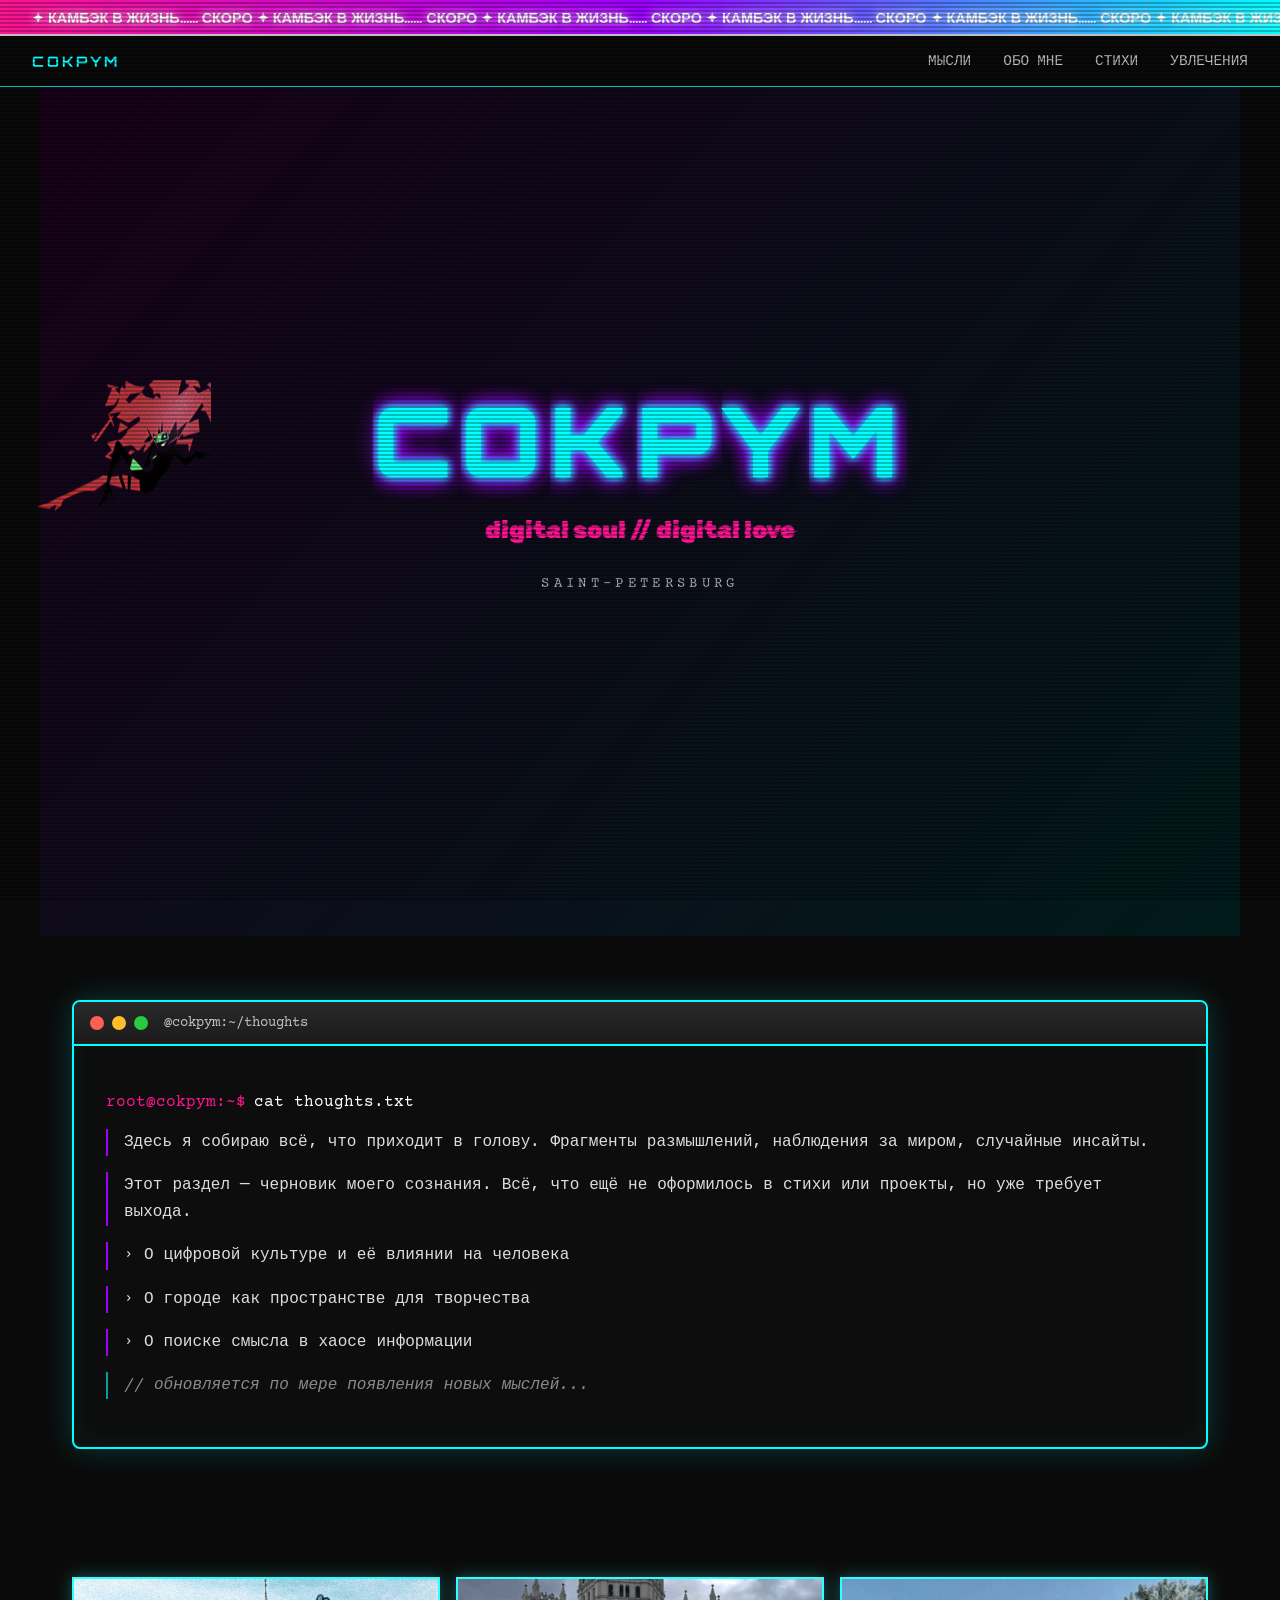
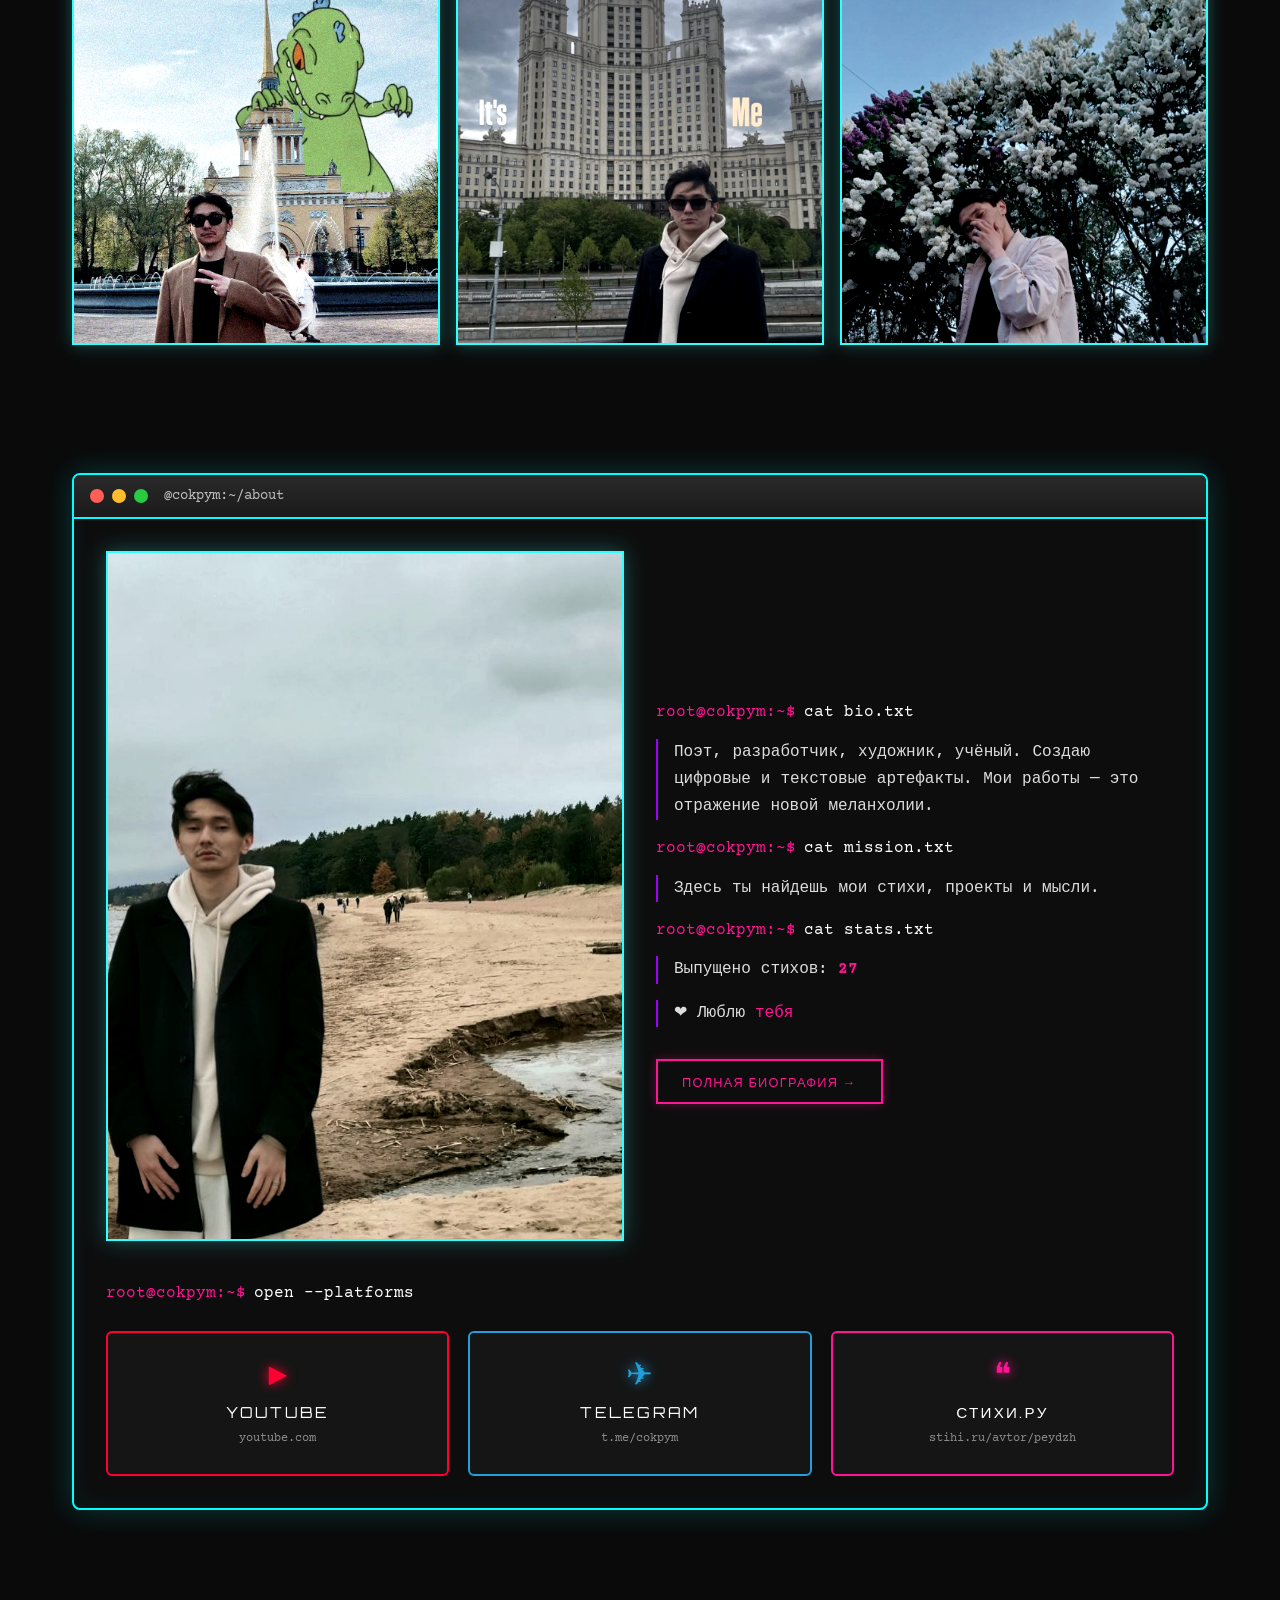
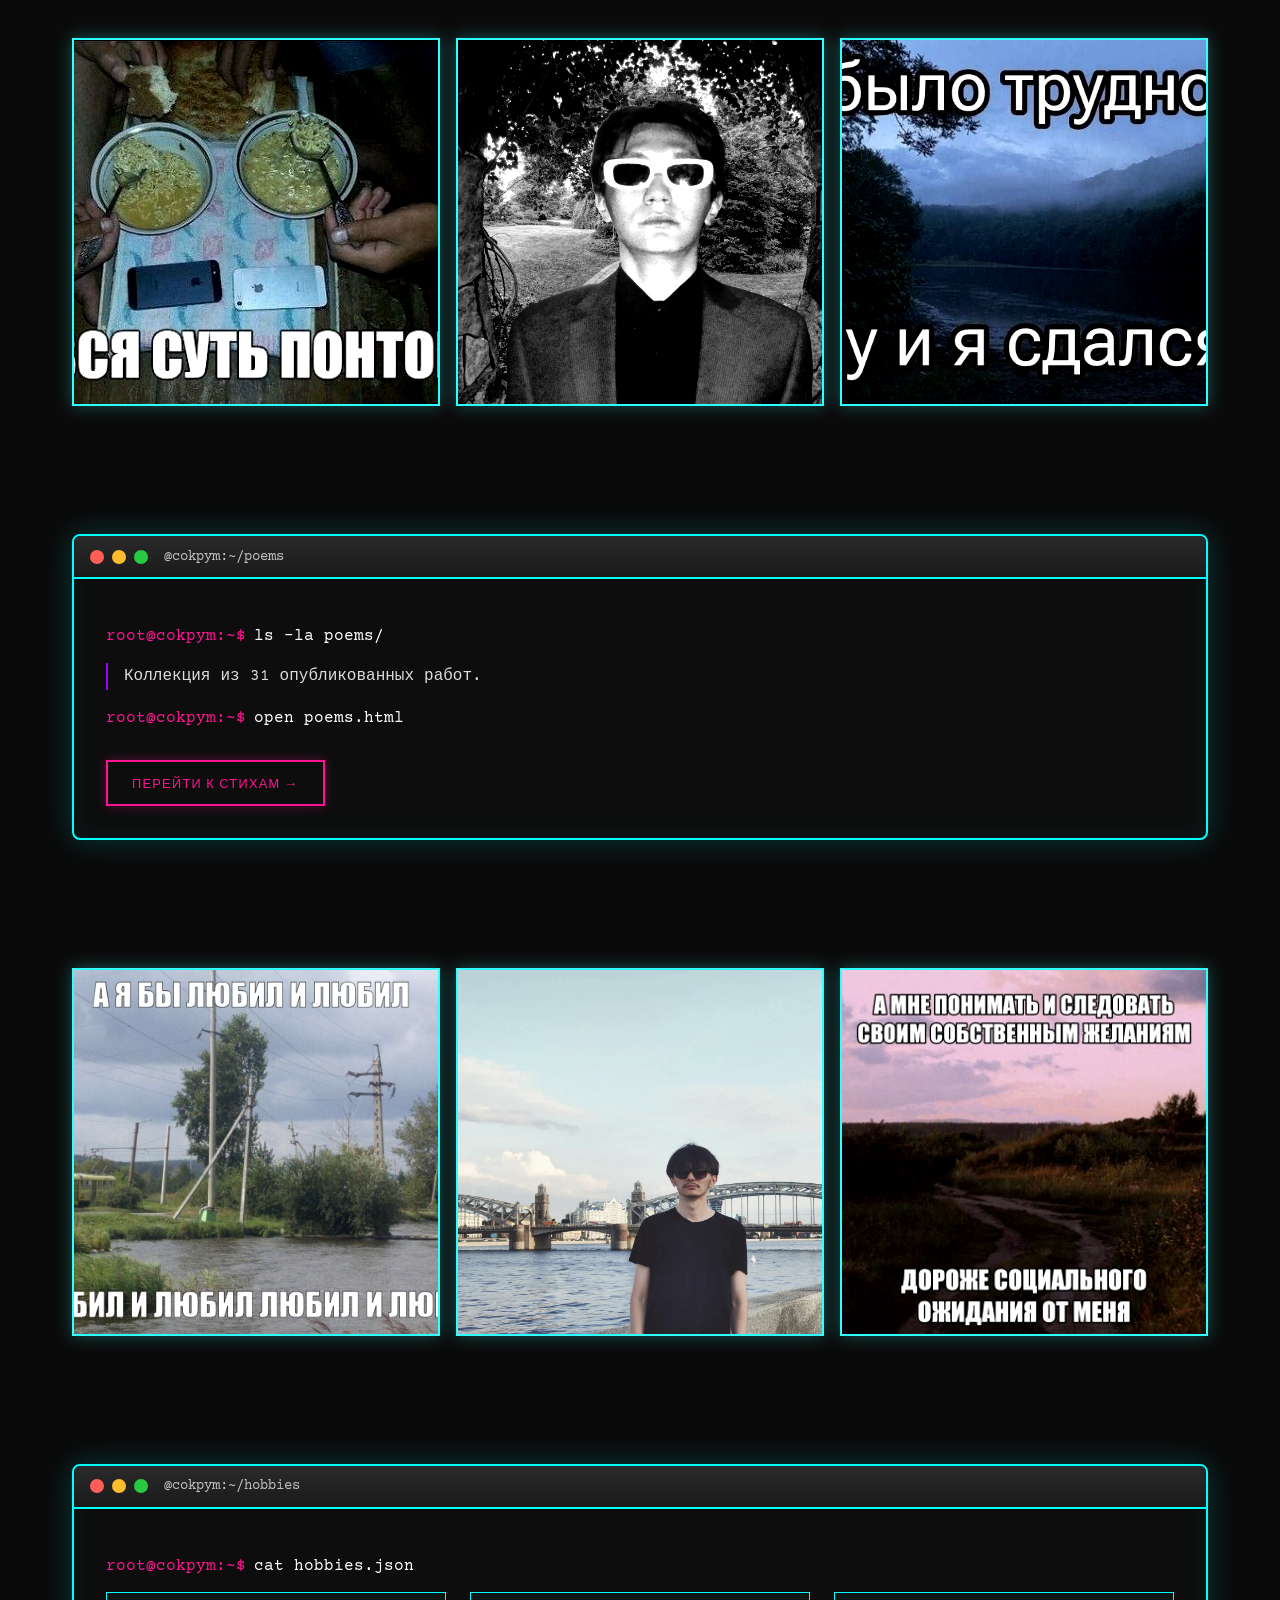
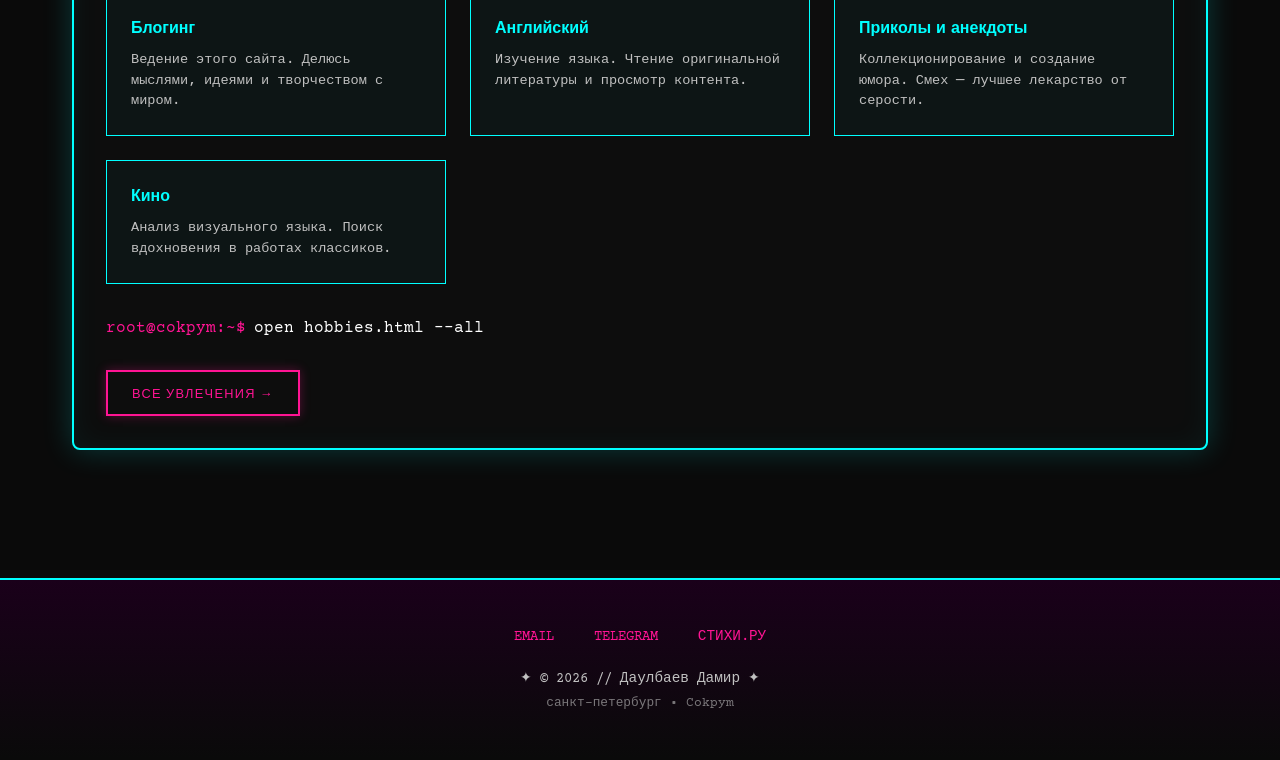
==== commit f2ea6536: "Add files via upload" ====
--- a/index.html
+++ b/index.html
@@ -96,9 +96,18 @@
 footer a{color:var(--neon-pink);text-decoration:none;margin:0 1rem;transition:color .3s;}
 footer a:hover{color:var(--cyan);}
 
+/* Hologram dissolve */
+.hologram{position:fixed;left:clamp(6px,1.5vw,30px);top:50%;transform:translateY(-50%);width:clamp(110px,15vw,230px);aspect-ratio:3/4;pointer-events:none;z-index:2;--f:0;}
+.hologram .hl{position:absolute;inset:0;background:url('me.png') center/contain no-repeat;will-change:transform,opacity,filter;transform:translate3d(calc(var(--dx,0)*var(--f)),calc(var(--dy,0)*var(--f)),0);opacity:calc(1 - var(--f)*0.92);filter:blur(calc(var(--f)*5px));}
+.hologram .hg{position:absolute;inset:0;background:url('me.png') center/contain no-repeat;mix-blend-mode:screen;will-change:transform,opacity;transform:translate3d(calc(var(--gx,0)*var(--f)),0,0);opacity:calc(var(--f)*0.75);filter:saturate(3) brightness(1.15);}
+.hologram .hg.r{--gx:34px;filter:hue-rotate(-45deg) saturate(4) brightness(1.2);}
+.hologram .hg.c{--gx:-30px;filter:hue-rotate(130deg) saturate(4) brightness(1.1);}
+
 </style>
 </head>
 <body>
+
+<div class="hologram" id="hologram" aria-hidden="true"></div>
 
 <div class="marquee-container"><div class="marquee">
 <span>✦ КАМБЭК В ЖИЗНЬ...... СКОРО ✦ КАМБЭК В ЖИЗНЬ...... СКОРО ✦ КАМБЭК В ЖИЗНЬ...... СКОРО ✦ КАМБЭК В ЖИЗНЬ...... СКОРО ✦ КАМБЭК В ЖИЗНЬ...... СКОРО ✦ КАМБЭК В ЖИЗНЬ...... СКОРО ✦ КАМБЭК В ЖИЗНЬ...... СКОРО ✦ КАМБЭК В ЖИЗНЬ...... СКОРО ✦</span>
@@ -256,6 +265,46 @@
     el.appendChild(s);
   }
 })();
+
+(function(){
+  var box=document.getElementById('hologram');
+  if(!box)return;
+  var N=7,i,s,dx,dy;
+  for(i=0;i<N;i++){
+    s=document.createElement('div');
+    s.className='hl';
+    var top=(i*100/N), bot=(100-(i+1)*100/N);
+    s.style.clipPath='inset('+top+'% 0 '+bot+'% 0)';
+    dx=((i%2)?1:-1)*(18+i*7);
+    dy=(((i*3)%2)?1:-1)*(8+i*4);
+    s.style.setProperty('--dx',dx+'px');
+    s.style.setProperty('--dy',dy+'px');
+    box.appendChild(s);
+  }
+  var gr=document.createElement('div');gr.className='hg r';box.appendChild(gr);
+  var gc=document.createElement('div');gc.className='hg c';box.appendChild(gc);
+
+  var ticking=false;
+  function calc(){
+    ticking=false;
+    var de=document.documentElement;
+    var max=de.scrollHeight-window.innerHeight;
+    var frac=max>0?(window.pageYOffset||de.scrollTop)/max:0;
+    if(frac<0)frac=0; if(frac>1)frac=1;
+    // целый на краях, полный распад в середине: f = sin(pi*frac)
+    var f=Math.sin(Math.PI*frac);
+    box.style.setProperty('--f',f.toFixed(3));
+  }
+  window.addEventListener('scroll',function(){
+    if(!ticking){ticking=true;requestAnimationFrame(calc);}
+  },{passive:true});
+  window.addEventListener('resize',function(){
+    if(!ticking){ticking=true;requestAnimationFrame(calc);}
+  },{passive:true});
+  calc();
+})();
+
+
 </script>
 </body>
 </html>
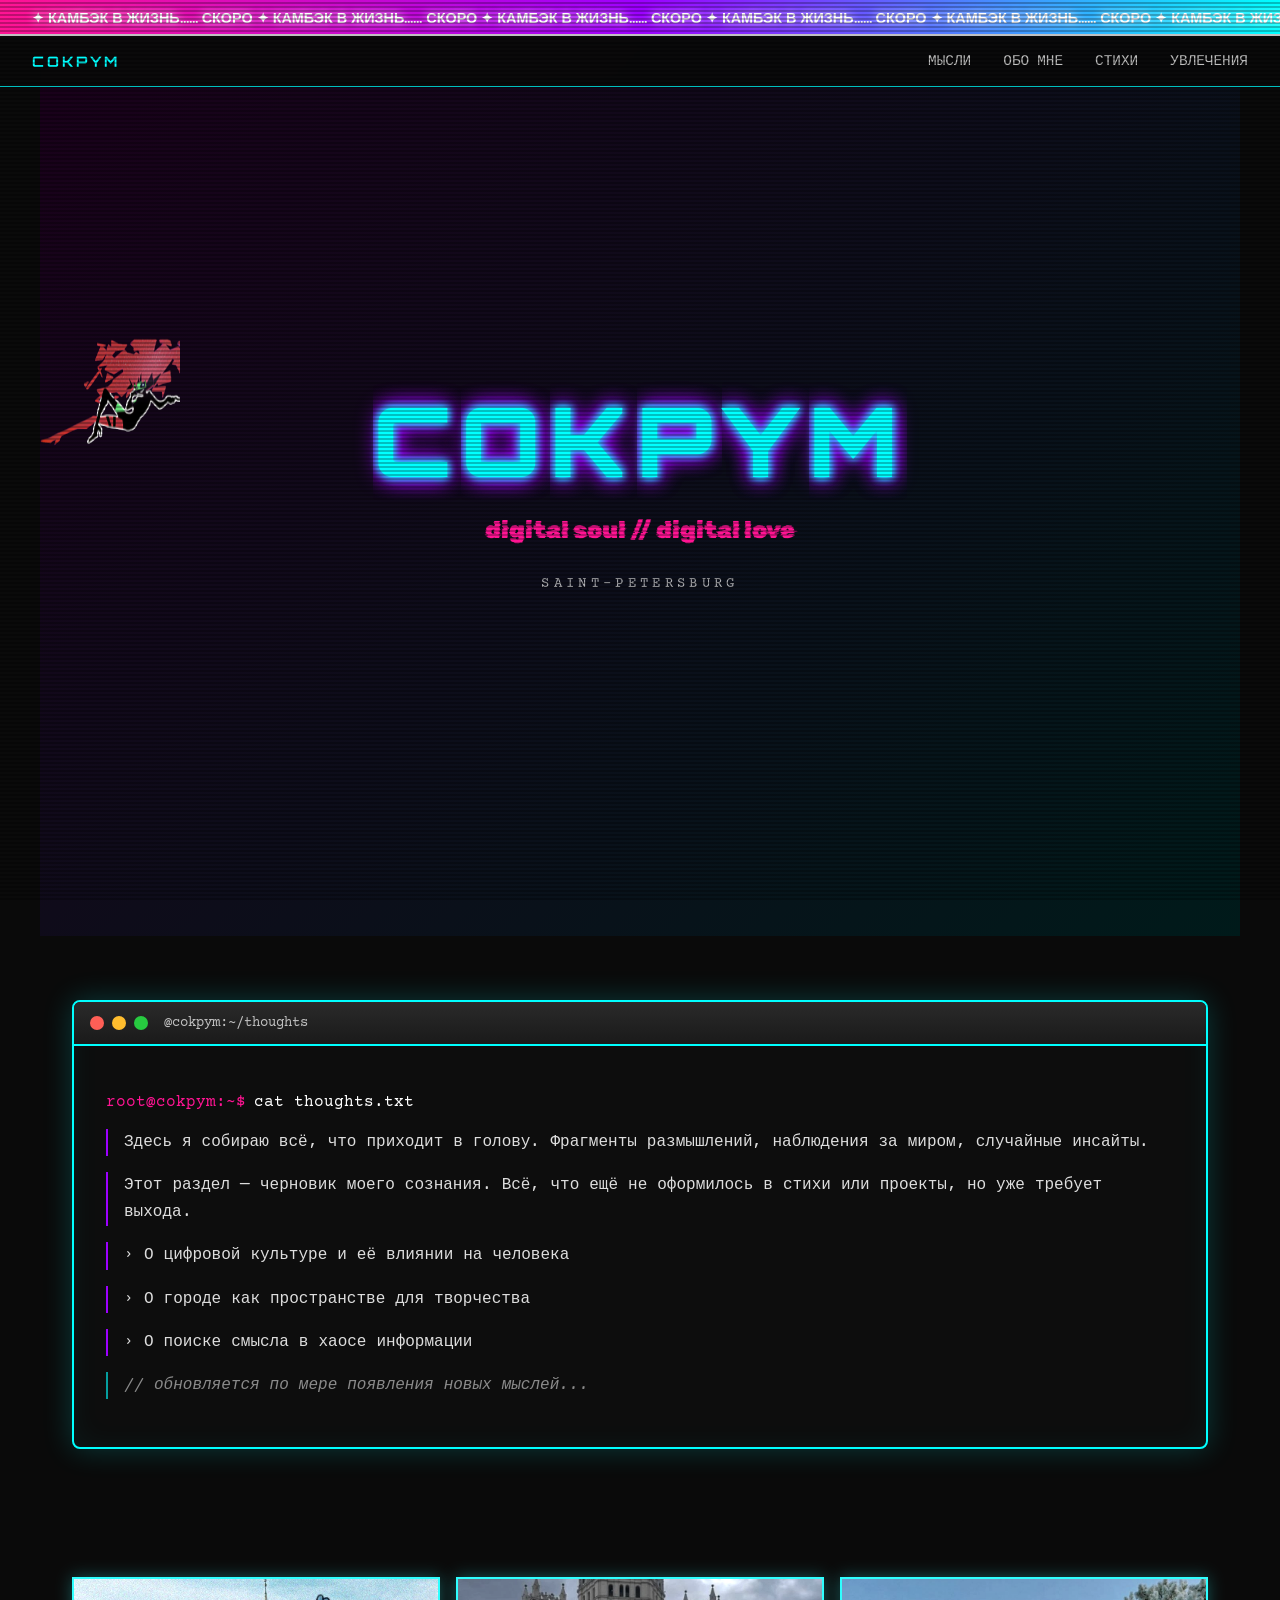
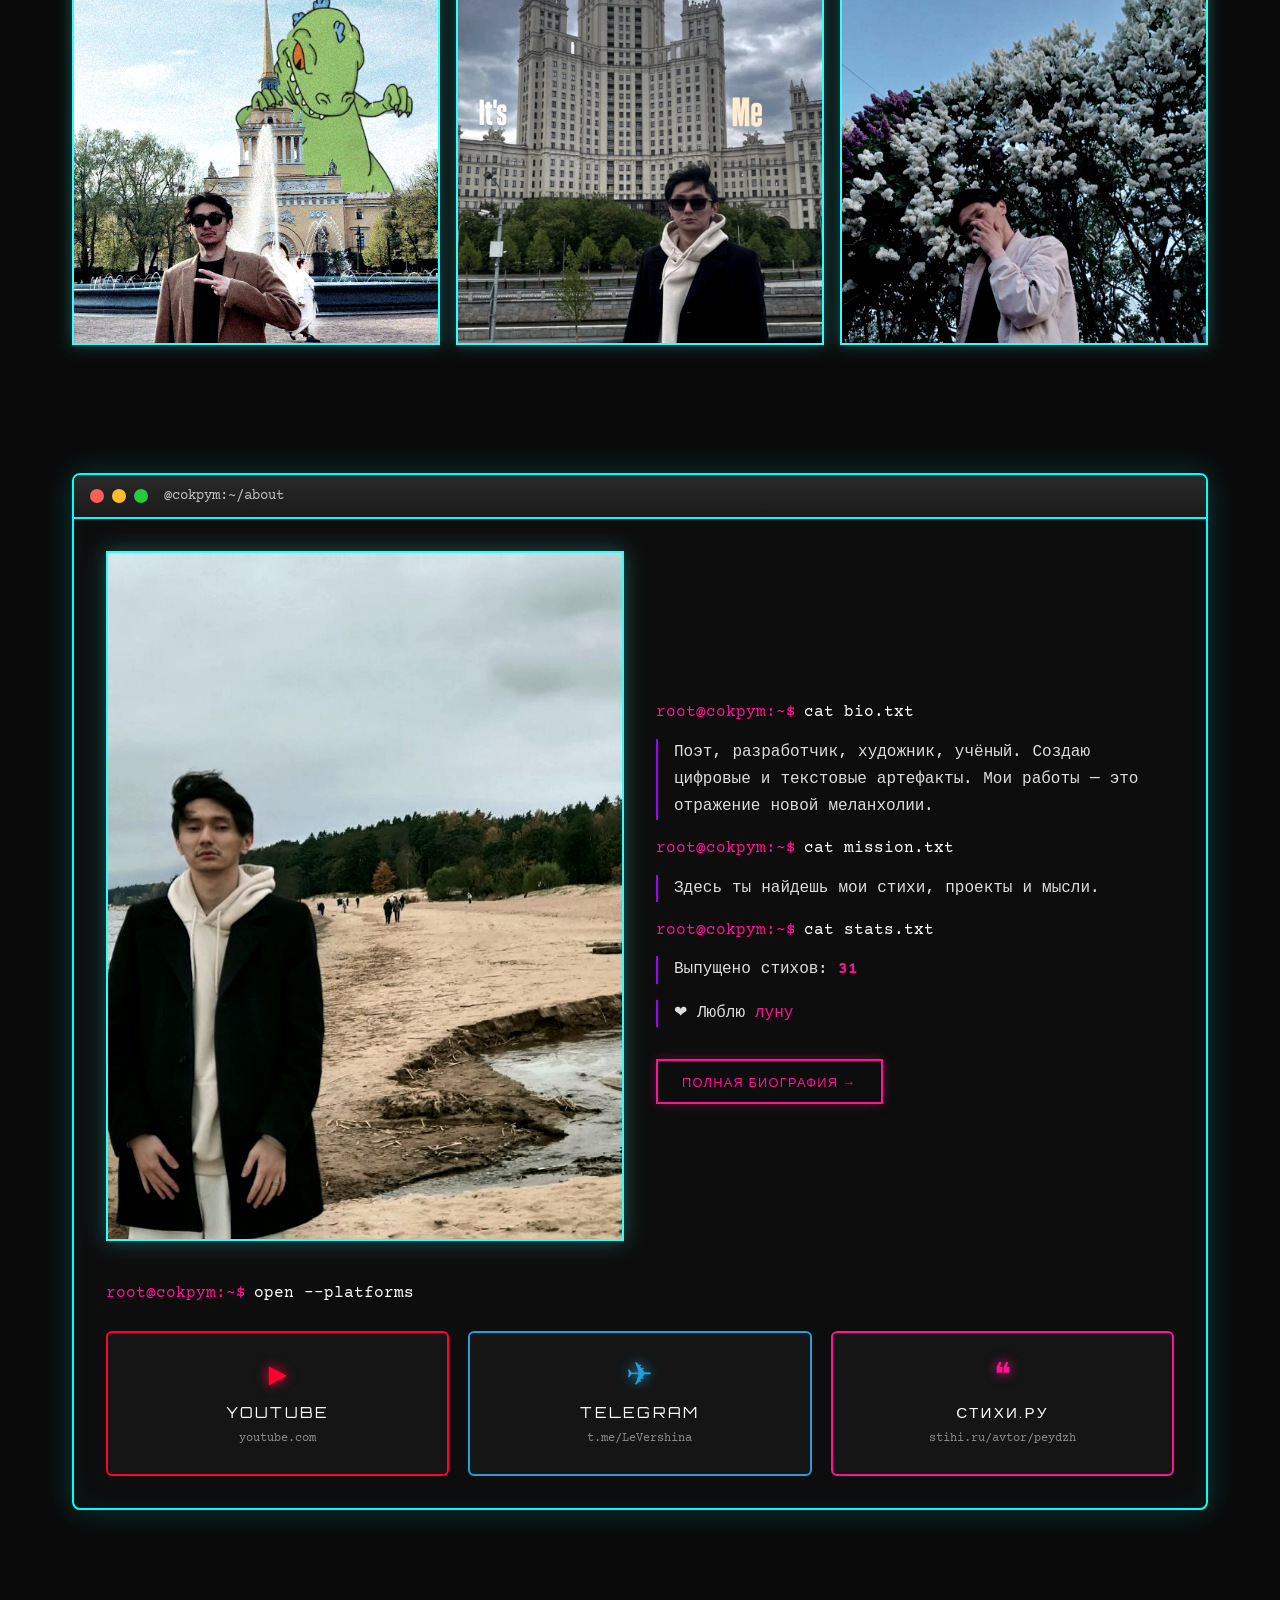
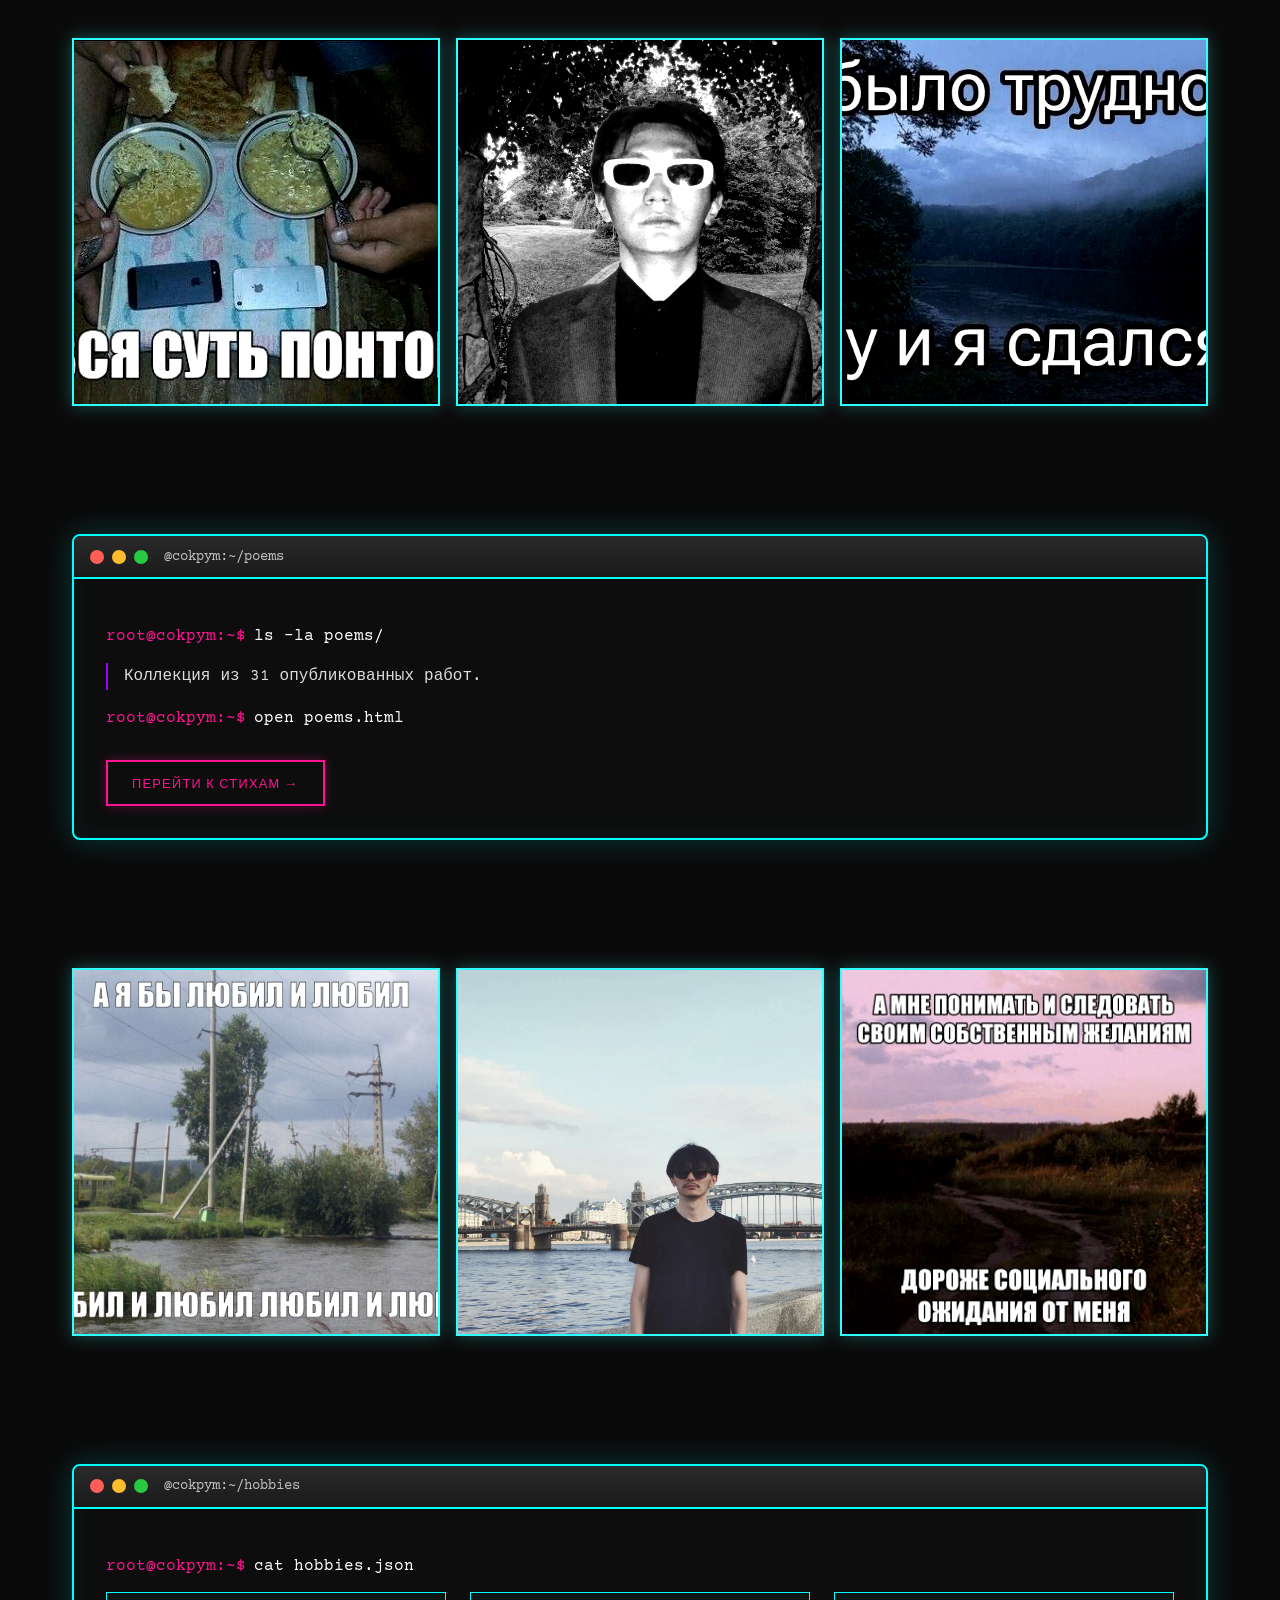
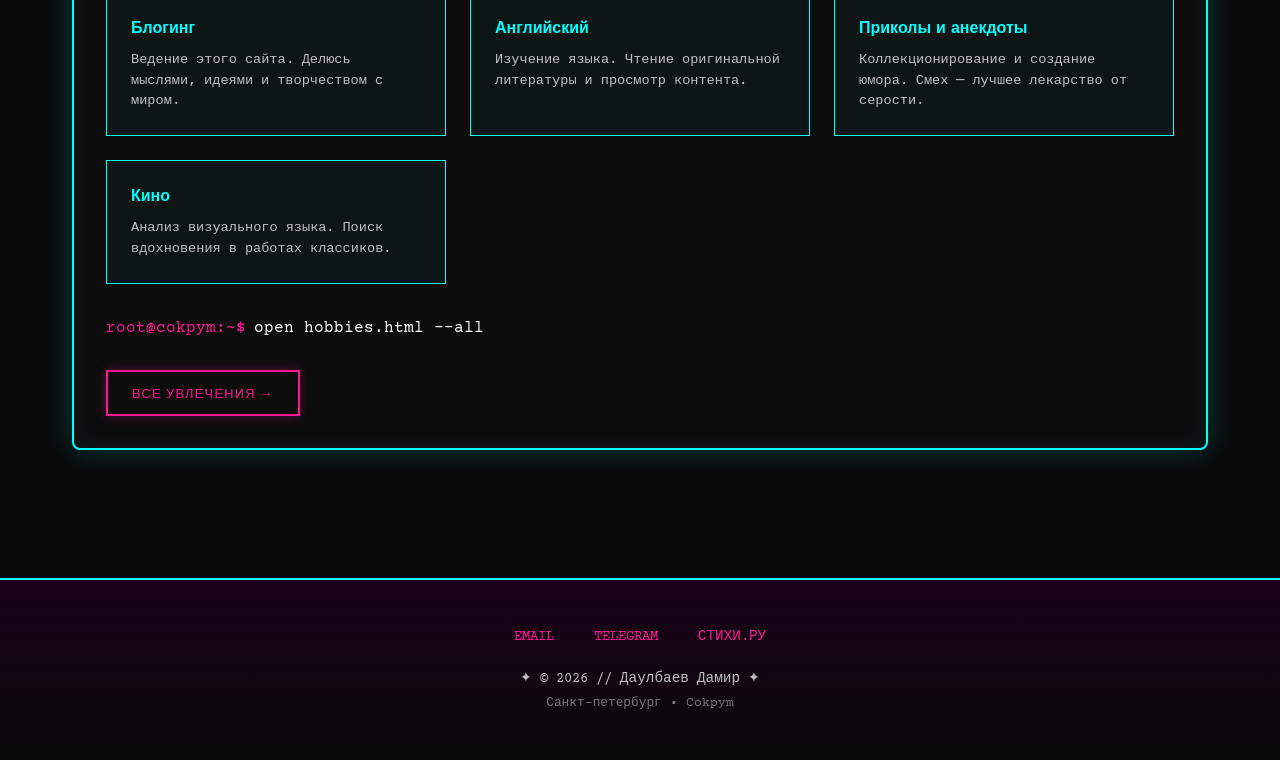
==== commit 73e43168: "Add files via upload" ====
--- a/index.html
+++ b/index.html
@@ -28,10 +28,10 @@
 .hero{height:100vh;display:flex;align-items:center;justify-content:center;background:linear-gradient(135deg,#1a001a 0%,#001a1a 100%);margin-top:36px;}
 .hero-content{text-align:center;z-index:10;}
 .glitch-text{position:relative;display:inline-block;font-family:'Orbitron',sans-serif;font-size:clamp(3rem,10vw,6rem);font-weight:900;letter-spacing:.1em;}
-.gl{position:relative;display:inline-block;color:var(--cyan);text-shadow:0 0 8px var(--cyan),0 0 22px var(--purple);animation:gl-main 1.6s infinite steps(1);animation-delay:calc(var(--i,0)*-.13s);}
+.gl{position:relative;display:inline-block;color:var(--cyan);text-shadow:0 0 8px var(--cyan),0 0 22px var(--purple);animation:gl-main var(--t0,1.6s) infinite steps(1);animation-delay:var(--d0,0s);}
 .gl::before,.gl::after{content:attr(data-c);position:absolute;top:0;left:0;width:100%;height:100%;overflow:hidden;pointer-events:none;}
-.gl::before{color:var(--neon-pink);z-index:-1;animation:gl-a 1.9s infinite steps(1);animation-delay:calc(var(--i,0)*-.17s);}
-.gl::after{color:#00ff9c;z-index:-2;animation:gl-b 2.3s infinite steps(1);animation-delay:calc(var(--i,0)*-.11s);}
+.gl::before{color:var(--neon-pink);z-index:-1;animation:gl-a var(--t1,1.9s) infinite steps(1);animation-delay:var(--d1,0s);}
+.gl::after{color:#00ff9c;z-index:-2;animation:gl-b var(--t2,2.3s) infinite steps(1);animation-delay:var(--d2,0s);}
 @keyframes gl-main{0%,70%,100%{transform:translate(0) skewX(0);clip-path:inset(0 0 0 0);opacity:1;}72%{transform:translate(-3px,2px) skewX(-8deg);clip-path:inset(0 0 55% 0);}74%{transform:translate(4px,-2px) skewX(6deg);clip-path:inset(45% 0 0 0);}76%{transform:translate(-2px,0) skewX(0);clip-path:inset(20% 0 30% 0);opacity:.8;}78%{transform:translate(3px,1px) skewX(-4deg);clip-path:inset(0 0 0 0);}80%{transform:translate(0) skewX(0);clip-path:inset(60% 0 10% 0);}82%{transform:translate(-4px,-1px) skewX(3deg);clip-path:inset(0 0 0 0);opacity:1;}}
 @keyframes gl-a{0%,100%{transform:translate(0);clip-path:inset(0 0 0 0);}15%{transform:translate(-6px,2px);clip-path:inset(10% 0 70% 0);}30%{transform:translate(5px,-3px);clip-path:inset(50% 0 20% 0);}45%{transform:translate(-4px,0);clip-path:inset(0 0 60% 0);}60%{transform:translate(6px,1px);clip-path:inset(30% 0 40% 0);}75%{transform:translate(-3px,-2px);clip-path:inset(70% 0 5% 0);}}
 @keyframes gl-b{0%,100%{transform:translate(0);clip-path:inset(0 0 0 0);}20%{transform:translate(6px,-2px);clip-path:inset(40% 0 30% 0);}40%{transform:translate(-5px,3px);clip-path:inset(0 0 75% 0);}60%{transform:translate(4px,0);clip-path:inset(60% 0 10% 0);}80%{transform:translate(-6px,1px);clip-path:inset(20% 0 50% 0);}}
@@ -97,11 +97,9 @@
 footer a:hover{color:var(--cyan);}
 
 /* Hologram dissolve */
-.hologram{position:fixed;left:clamp(6px,1.5vw,30px);top:50%;transform:translateY(-50%);width:clamp(110px,15vw,230px);aspect-ratio:3/4;pointer-events:none;z-index:2;--f:0;}
-.hologram .hl{position:absolute;inset:0;background:url('me.png') center/contain no-repeat;will-change:transform,opacity,filter;transform:translate3d(calc(var(--dx,0)*var(--f)),calc(var(--dy,0)*var(--f)),0);opacity:calc(1 - var(--f)*0.92);filter:blur(calc(var(--f)*5px));}
-.hologram .hg{position:absolute;inset:0;background:url('me.png') center/contain no-repeat;mix-blend-mode:screen;will-change:transform,opacity;transform:translate3d(calc(var(--gx,0)*var(--f)),0,0);opacity:calc(var(--f)*0.75);filter:saturate(3) brightness(1.15);}
-.hologram .hg.r{--gx:34px;filter:hue-rotate(-45deg) saturate(4) brightness(1.2);}
-.hologram .hg.c{--gx:-30px;filter:hue-rotate(130deg) saturate(4) brightness(1.1);}
+.hologram{position:fixed;left:2%;top:44%;transform:translateY(-50%);width:clamp(90px,12vw,180px);aspect-ratio:3/4;pointer-events:none;z-index:5;--f:0;}
+.hologram .hl,.hologram .hlc{position:absolute;inset:0;background:url('me.png') center/contain no-repeat;will-change:transform,opacity,filter;transform:translate3d(calc(var(--dx,0px)*var(--lf,0)),calc(var(--dy,0px)*var(--lf,0)),0);opacity:calc(1 - var(--lf,0)*0.95);filter:blur(calc(var(--lf,0)*7px));}
+
 
 </style>
 </head>
@@ -164,7 +162,7 @@
 <p class="terminal-line"><span class="prompt">root@cokpym:~$</span><span class="command">cat mission.txt</span></p>
 <p class="terminal-output">Здесь ты найдешь мои стихи, проекты и мысли.</p>
 <p class="terminal-line"><span class="prompt">root@cokpym:~$</span><span class="command">cat stats.txt</span></p>
-<p class="terminal-output">Выпущено стихов: <span class="counter" id="poems-counter">27</span></p>
+<p class="terminal-output">Выпущено стихов: <span class="counter" id="poems-counter">31</span></p>
 <p class="terminal-output">❤ Люблю <span class="glitch-word" id="love-word">тебя</span></p>
 <a href="bio.html" class="y2k-btn">Полная биография →</a>
 </div>
@@ -176,7 +174,7 @@
 <span class="nav-icon">►</span><span class="nav-label">YOUTUBE</span><span class="nav-url">youtube.com</span>
 </a>
 <a href="https://t.me/LeVershina" target="_blank" rel="noopener" class="nav-card tg">
-<span class="nav-icon">✈</span><span class="nav-label">TELEGRAM</span><span class="nav-url">t.me/cokpym</span>
+<span class="nav-icon">✈</span><span class="nav-label">TELEGRAM</span><span class="nav-url">t.me/LeVershina</span>
 </a>
 <a href="https://stihi.ru/avtor/peydzh" target="_blank" rel="noopener" class="nav-card st">
 <span class="nav-icon">❝</span><span class="nav-label">СТИХИ.РУ</span><span class="nav-url">stihi.ru/avtor/peydzh</span>
@@ -235,7 +233,7 @@
 <a href="https://stihi.ru/avtor/peydzh" target="_blank" rel="noopener">СТИХИ.РУ</a>
 </div>
 <p style="margin-top:1.5rem;">✦ © 2026 // Даулбаев Дамир ✦</p>
-<p style="margin-top:.5rem;font-size:.8rem;opacity:.6;">санкт-петербург • Cokpym</p>
+<p style="margin-top:.5rem;font-size:.8rem;opacity:.6;">Санкт-петербург • Cokpym</p>
 </footer>
 
 <script>
@@ -247,64 +245,80 @@
 document.body.appendChild(s);setTimeout(function(){s.remove();},1000);
 });
 var ce=document.getElementById('poems-counter');
-if(ce){setInterval(function(){ce.textContent=Math.floor(Math.random()*90)+10;setTimeout(function(){ce.textContent='27';},120);},2000);}
+if(ce){setInterval(function(){ce.textContent=Math.floor(Math.random()*90)+10;setTimeout(function(){ce.textContent='31';},120);},2000);}
 var le=document.getElementById('love-word');
 if(le){var w=['тебя','луну','питер','жизнь'];setInterval(function(){le.textContent=w[Math.floor(Math.random()*w.length)];},1500);}
 (function(){
   var el=document.querySelector('.glitch-text');
   if(!el||el.getAttribute('data-split'))return;
-  var t=el.textContent,i,s;
-  el.textContent='';
-  el.setAttribute('data-split','1');
-  for(i=0;i<t.length;i++){
-    s=document.createElement('span');
-    s.className='gl';
-    s.setAttribute('data-c',t.charAt(i));
-    s.style.setProperty('--i',i);
-    s.textContent=t.charAt(i);
-    el.appendChild(s);
-  }
+ var t=el.textContent,i,s,x;
+el.textContent='';
+el.setAttribute('data-split','1');
+function h(n){var v=(n*2654435761)>>>0;v^=v>>>15;v=(v*2246822519)>>>0;v^=v>>>13;return v>>>0;}
+for(i=0;i<t.length;i++){
+  s=document.createElement('span');
+  s.className='gl';
+  s.setAttribute('data-c',t.charAt(i));
+  x=h(i);
+  s.style.setProperty('--d0',(-((x%20)/10)).toFixed(2)+'s');
+  s.style.setProperty('--d1',(-(((x>>>5)%24)/10)).toFixed(2)+'s');
+  s.style.setProperty('--d2',(-(((x>>>10)%28)/10)).toFixed(2)+'s');
+  s.style.setProperty('--t0',(1.6+((x>>>15)%7)/10).toFixed(2)+'s');
+  s.style.setProperty('--t1',(1.9+((x>>>19)%7)/10).toFixed(2)+'s');
+  s.style.setProperty('--t2',(2.3+((x>>>23)%7)/10).toFixed(2)+'s');
+  s.textContent=t.charAt(i);
+  el.appendChild(s);
+}
 })();
 
 (function(){
   var box=document.getElementById('hologram');
   if(!box)return;
-  var N=7,i,s,dx,dy;
+  function h(i){var x=(i*2654435761)>>>0;x^=x>>>15;x=(x*2246822519)>>>0;x^=x>>>13;return x>>>0;}
+  var N=44,M=14,i,s,x,sx,sy,amp,ampy,sp;
   for(i=0;i<N;i++){
-    s=document.createElement('div');
-    s.className='hl';
-    var top=(i*100/N), bot=(100-(i+1)*100/N);
-    s.style.clipPath='inset('+top+'% 0 '+bot+'% 0)';
-    dx=((i%2)?1:-1)*(18+i*7);
-    dy=(((i*3)%2)?1:-1)*(8+i*4);
-    s.style.setProperty('--dx',dx+'px');
-    s.style.setProperty('--dy',dy+'px');
+    s=document.createElement('div');s.className='hl';x=h(i);
+    s.style.clipPath='inset('+(i*100/N).toFixed(2)+'% 0 '+(100-(i+1)*100/N).toFixed(2)+'% 0)';
+    sx=(x&1)?1:-1; sy=((x>>>8)&1)?1:-1;
+    amp=12+((x>>>2)%90); ampy=4+((x>>>12)%48); sp=1+((x>>>16)%13)/10;
+    s.style.setProperty('--dx',(sx*amp)+'px');
+    s.style.setProperty('--dy',(sy*ampy)+'px');
+    s.dataset.speed=sp;
     box.appendChild(s);
   }
-  var gr=document.createElement('div');gr.className='hg r';box.appendChild(gr);
-  var gc=document.createElement('div');gc.className='hg c';box.appendChild(gc);
-
-  var ticking=false;
+  for(i=0;i<M;i++){
+    s=document.createElement('div');s.className='hlc';x=h(i+9973);
+    s.style.clipPath='inset('+(i*100/M).toFixed(2)+'% 0 '+(100-(i+1)*100/M).toFixed(2)+'% 0)';
+    sx=(x&1)?1:-1; sy=((x>>>8)&1)?1:-1;
+    amp=20+((x>>>2)%110); ampy=8+((x>>>12)%60); sp=1.1+((x>>>16)%15)/10;
+    s.style.setProperty('--dx',(sx*amp)+'px');
+    s.style.setProperty('--dy',(sy*ampy)+'px');
+    s.dataset.speed=sp;
+    box.appendChild(s);
+  }
+
+  var POS=[['2%','44%'],['80%','44%'],['42%','70%']];   // лево / право / низ (поднят)
+  var kids=box.children,klen=kids.length,ticking=false;
   function calc(){
     ticking=false;
     var de=document.documentElement;
     var max=de.scrollHeight-window.innerHeight;
-    var frac=max>0?(window.pageYOffset||de.scrollTop)/max:0;
+    var frac=max>0?((window.pageYOffset||de.scrollTop)/max):0;
     if(frac<0)frac=0; if(frac>1)frac=1;
-    // целый на краях, полный распад в середине: f = sin(pi*frac)
-    var f=Math.sin(Math.PI*frac);
-    box.style.setProperty('--f',f.toFixed(3));
+    var f=Math.abs(Math.sin(Math.PI*2*frac));
+    var idx=frac<0.25?0:(frac<0.75?1:2);
+    box.style.left=POS[idx][0];
+    box.style.top=POS[idx][1];
+    for(var k=0;k<klen;k++){
+      var lf=f*(kids[k].dataset.speed?parseFloat(kids[k].dataset.speed):1);
+      if(lf>1)lf=1;
+      kids[k].style.setProperty('--lf',lf.toFixed(3));
+    }
   }
-  window.addEventListener('scroll',function(){
-    if(!ticking){ticking=true;requestAnimationFrame(calc);}
-  },{passive:true});
-  window.addEventListener('resize',function(){
-    if(!ticking){ticking=true;requestAnimationFrame(calc);}
-  },{passive:true});
+  window.addEventListener('scroll',function(){if(!ticking){ticking=true;requestAnimationFrame(calc);}},{passive:true});
+  window.addEventListener('resize',function(){if(!ticking){ticking=true;requestAnimationFrame(calc);}},{passive:true});
   calc();
 })();
-
-
 </script>
 </body>
 </html>
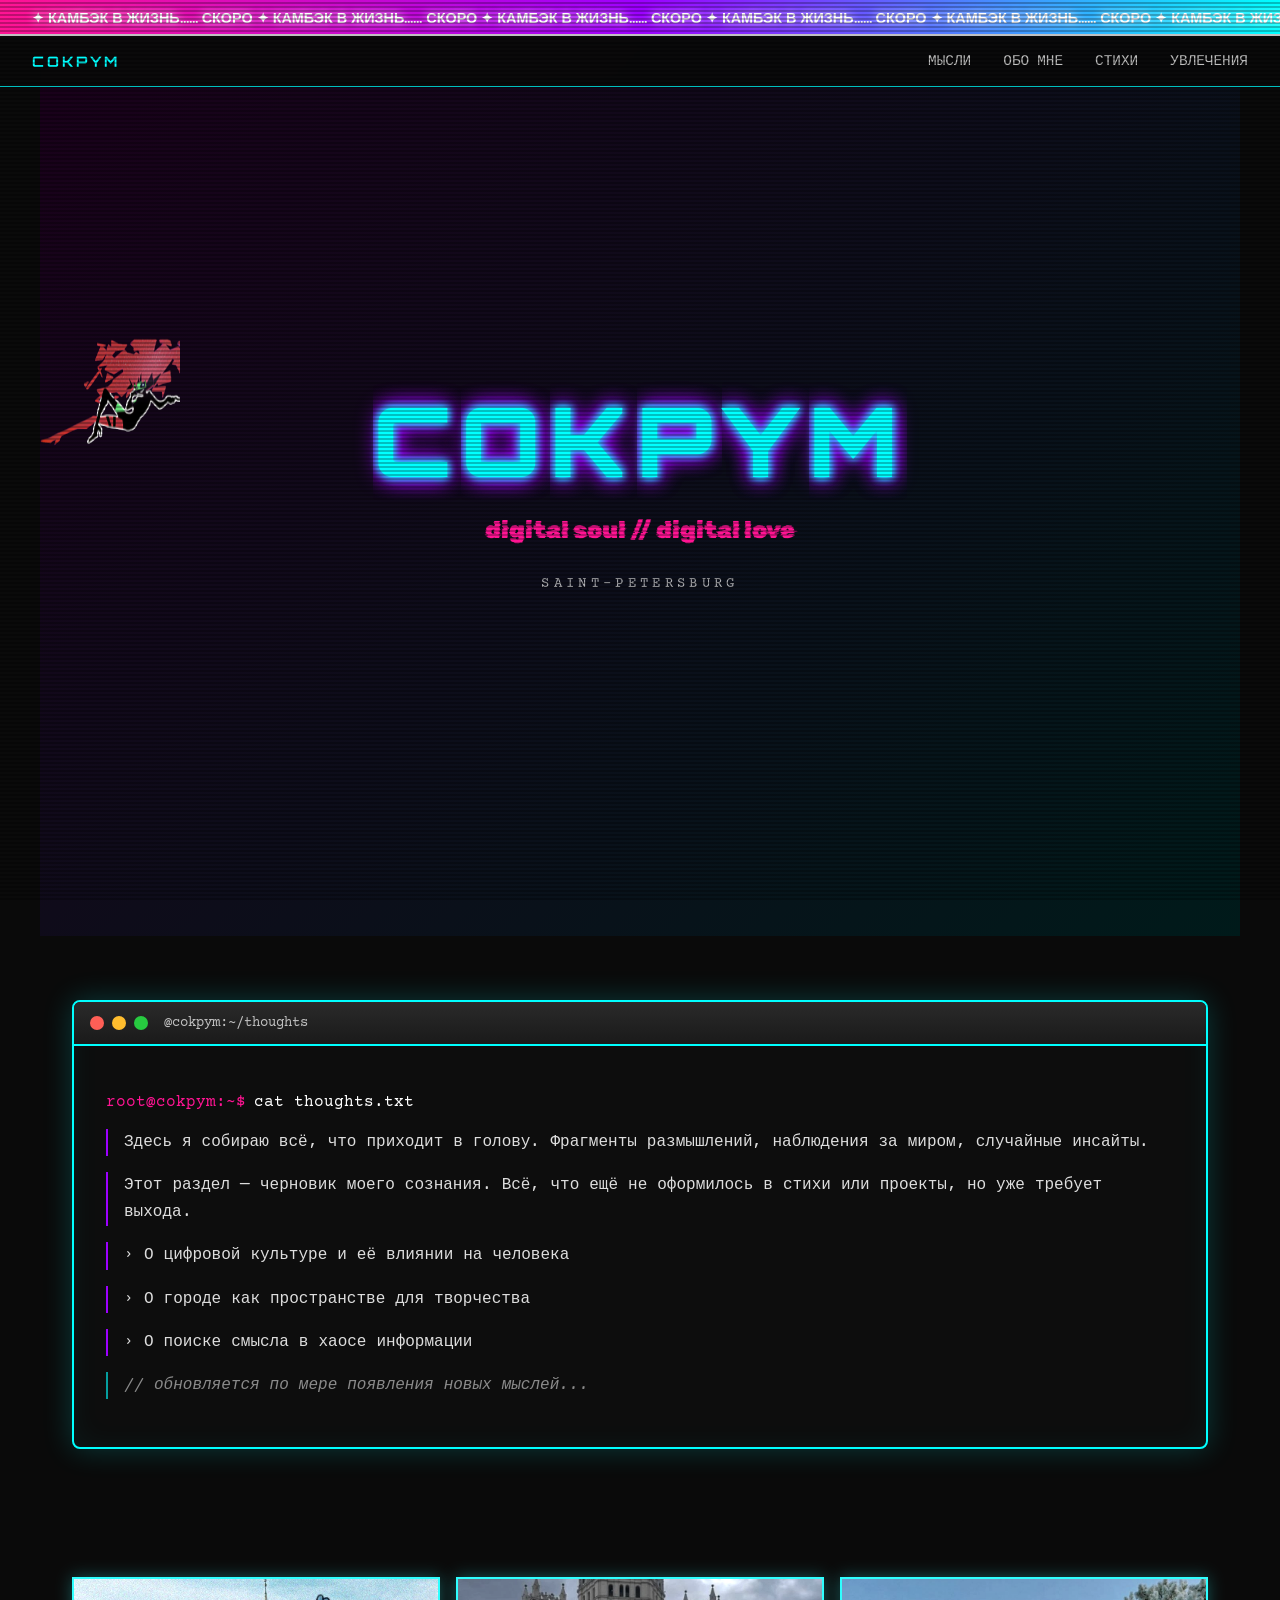
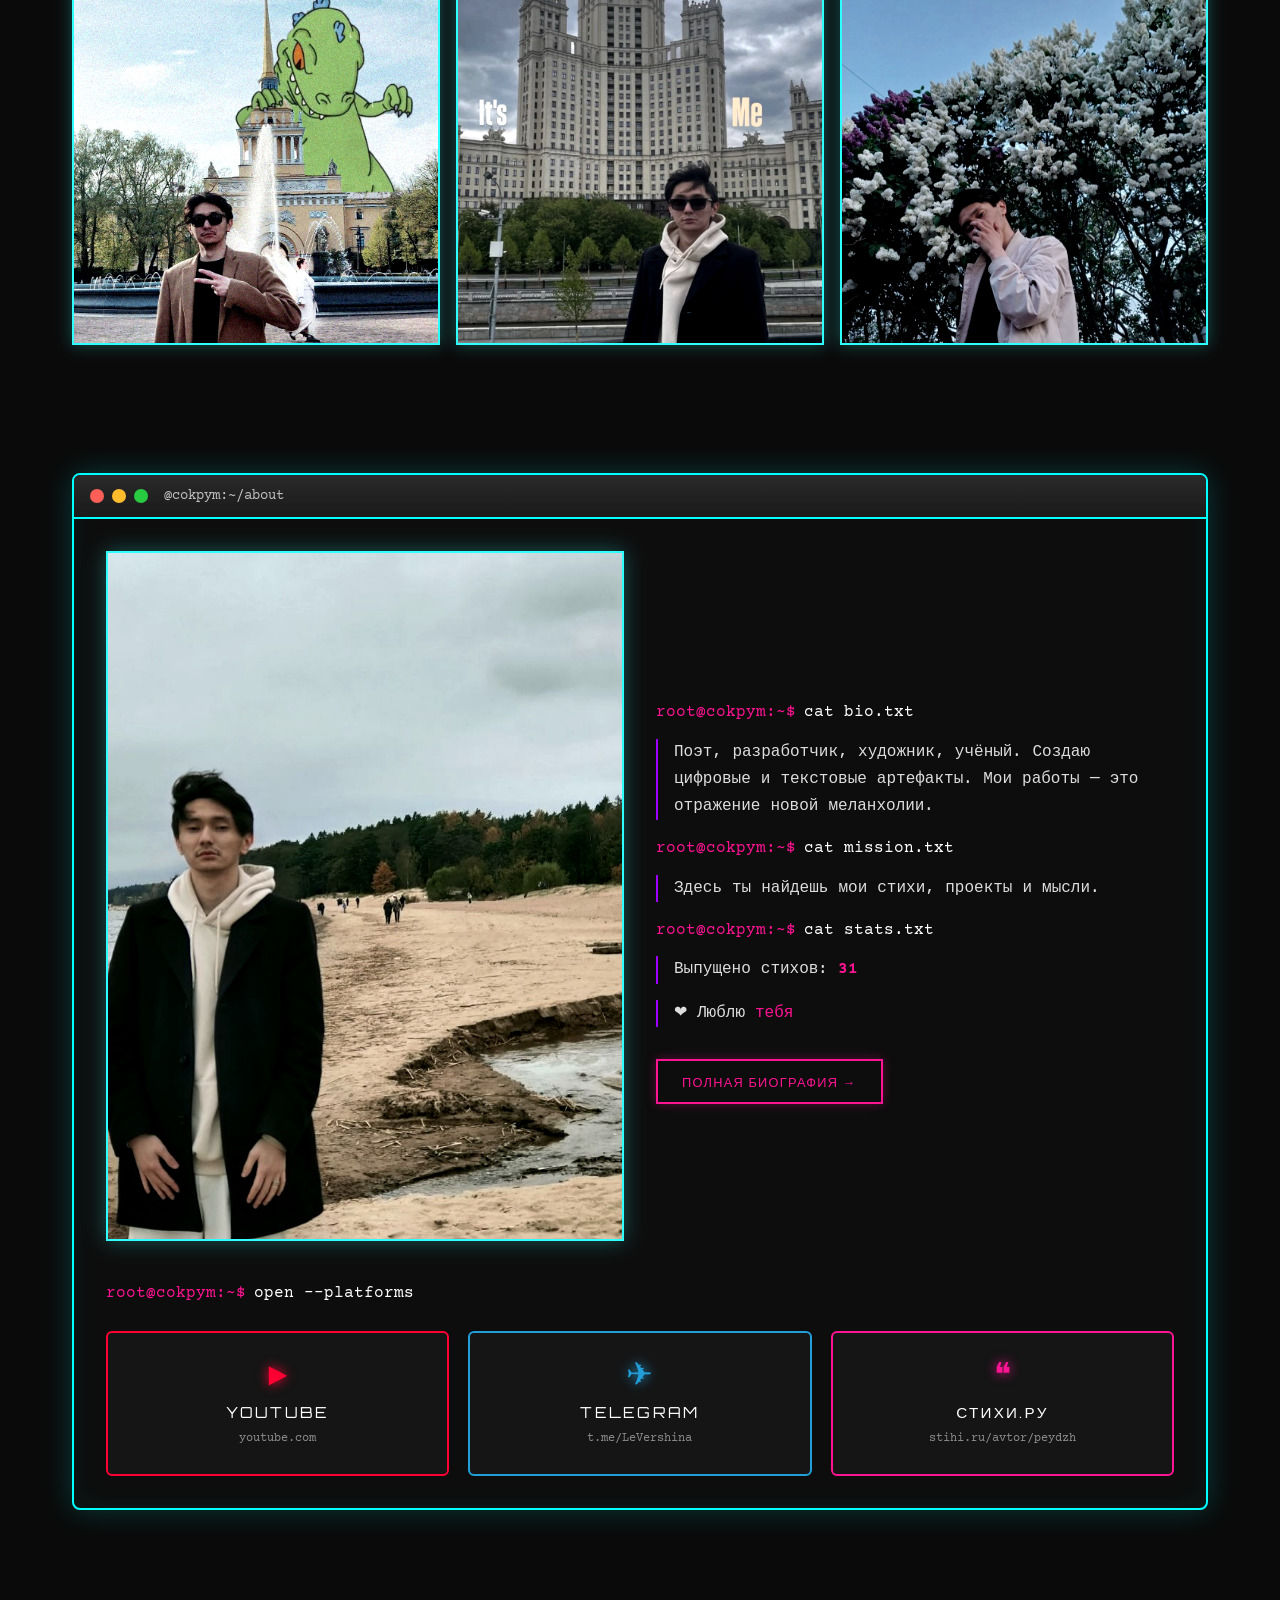
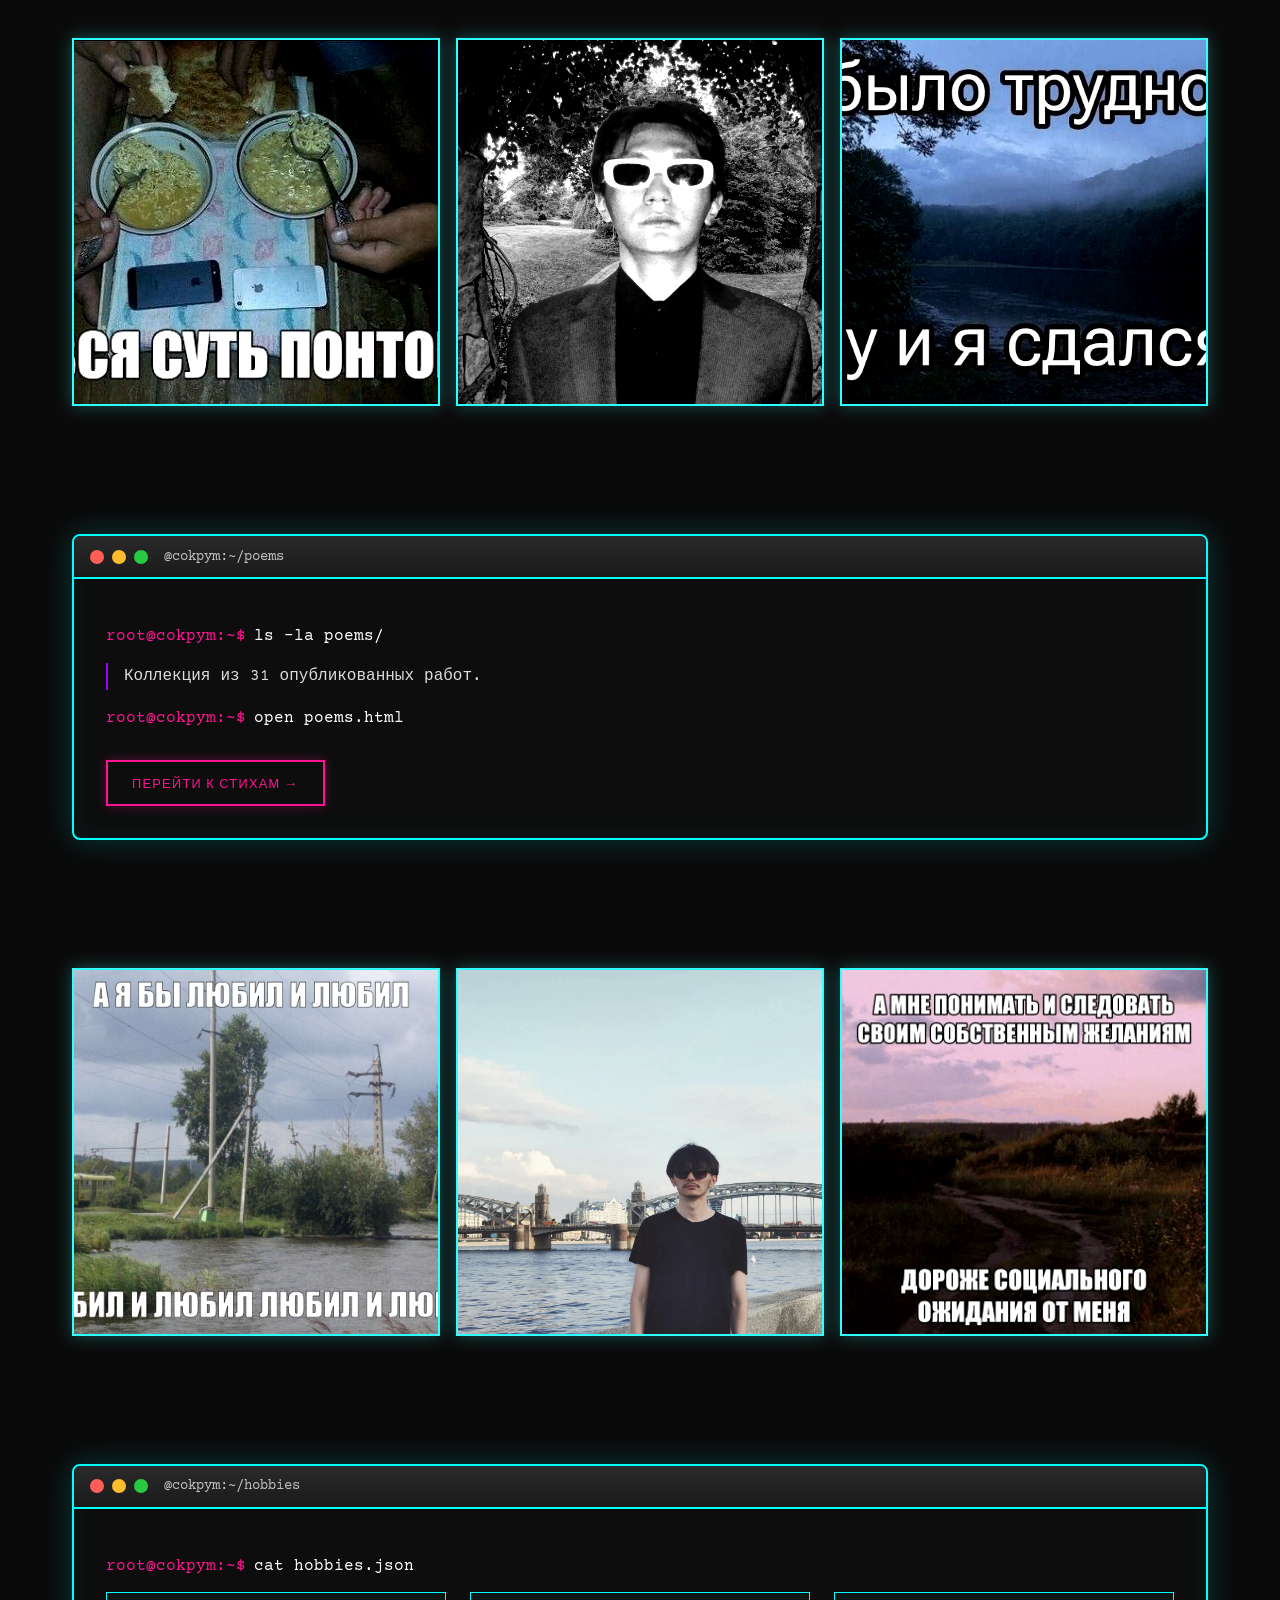
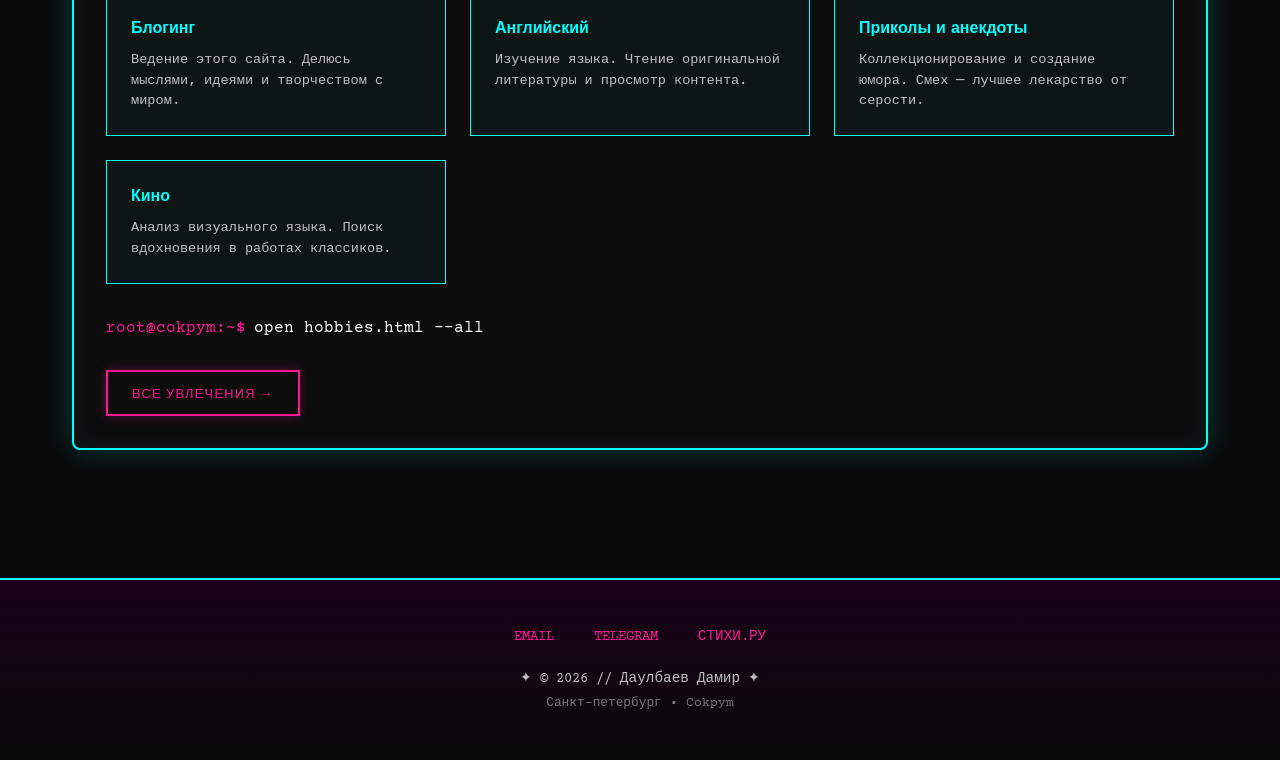
==== commit 6d24f089: "Add files via upload" ====
--- a/index.html
+++ b/index.html
@@ -262,6 +262,7 @@
   x=h(i);
   s.style.setProperty('--d0',(-((x%20)/10)).toFixed(2)+'s');
   s.style.setProperty('--d1',(-(((x>>>5)%24)/10)).toFixed(2)+'s');
+
   s.style.setProperty('--d2',(-(((x>>>10)%28)/10)).toFixed(2)+'s');
   s.style.setProperty('--t0',(1.6+((x>>>15)%7)/10).toFixed(2)+'s');
   s.style.setProperty('--t1',(1.9+((x>>>19)%7)/10).toFixed(2)+'s');
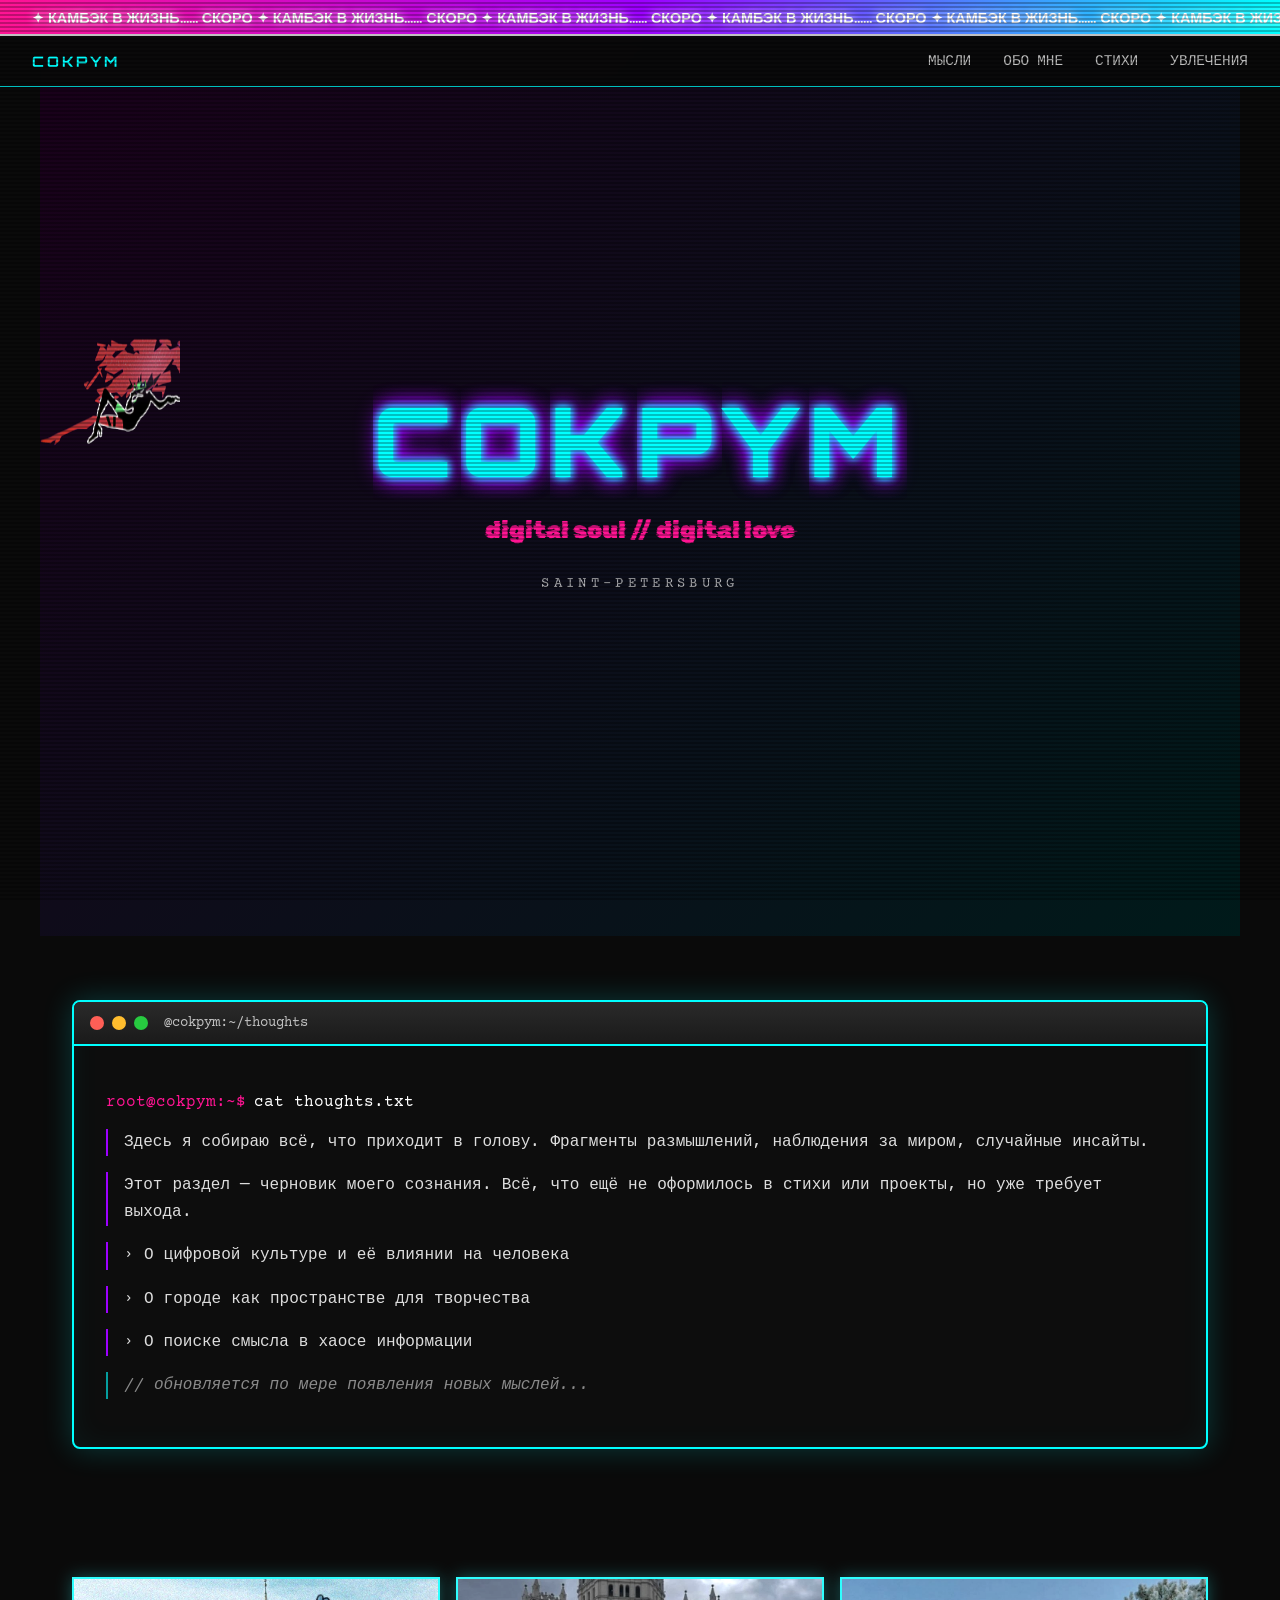
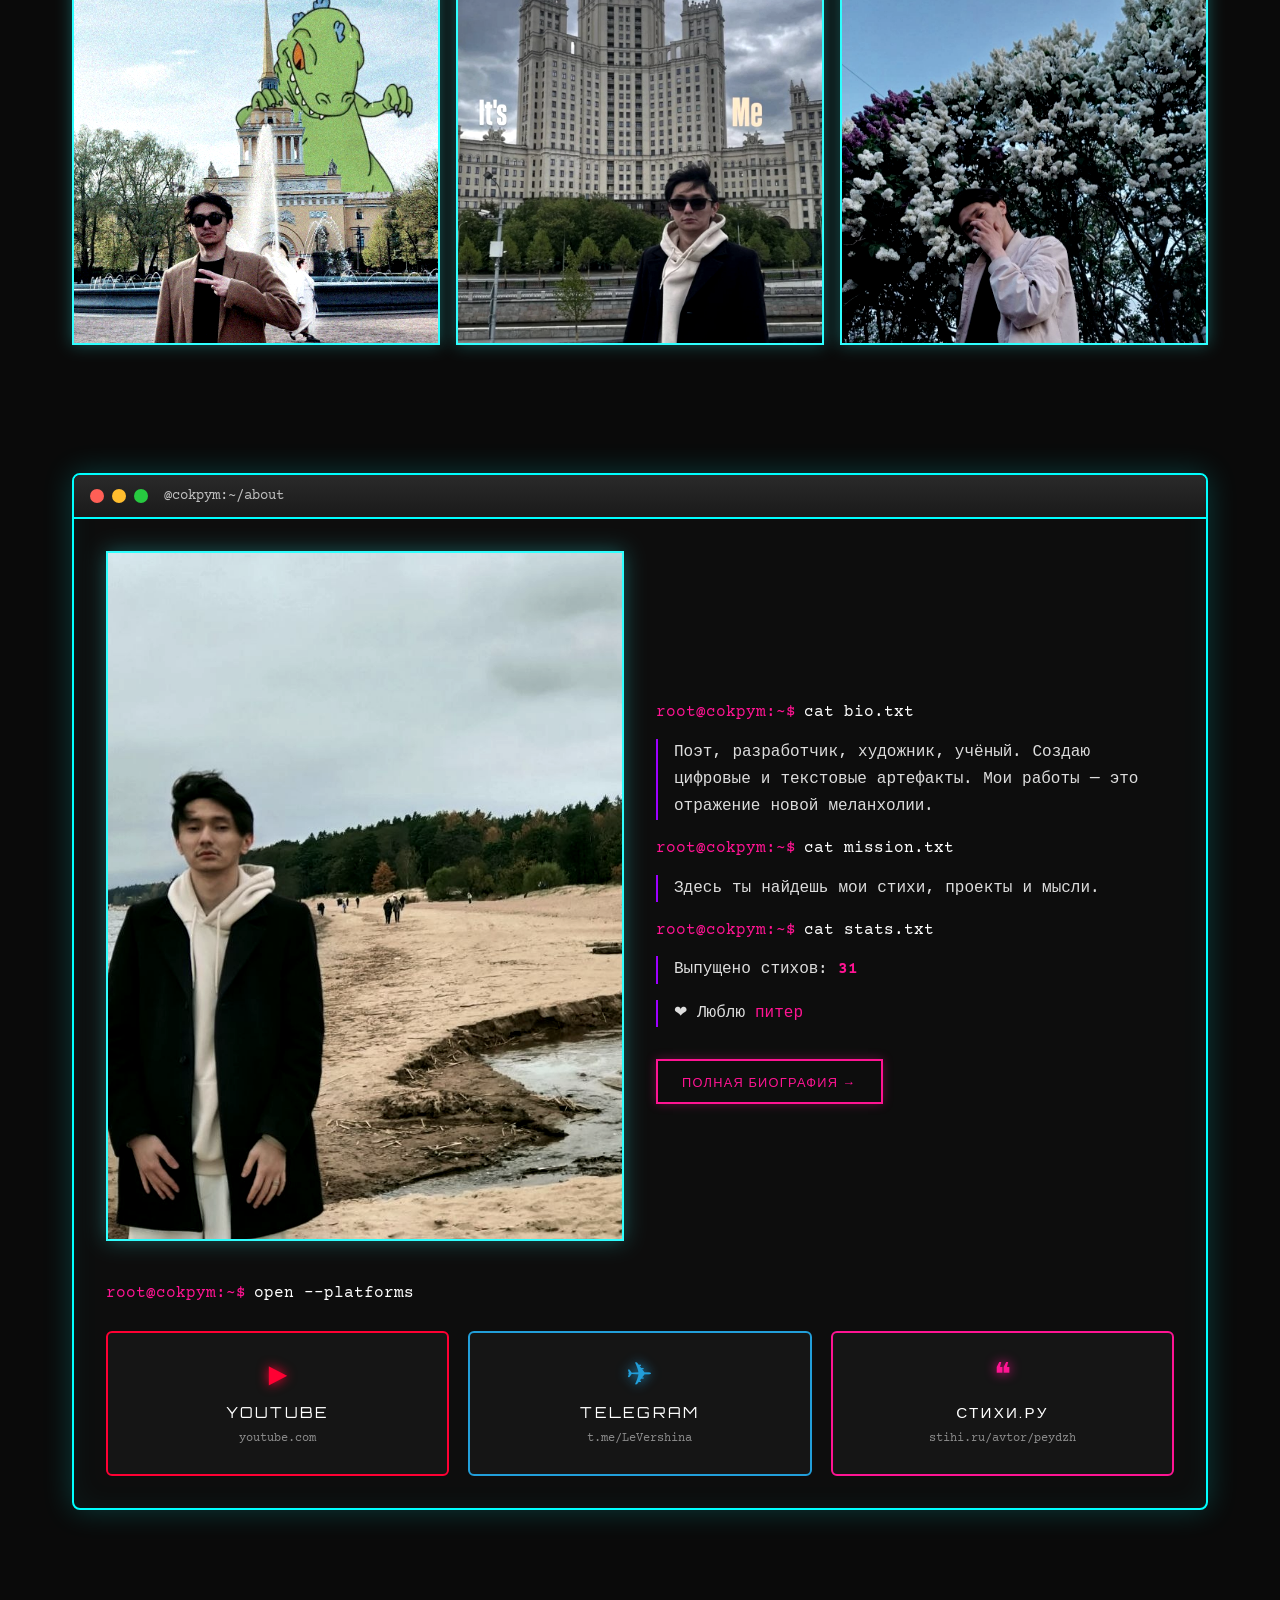
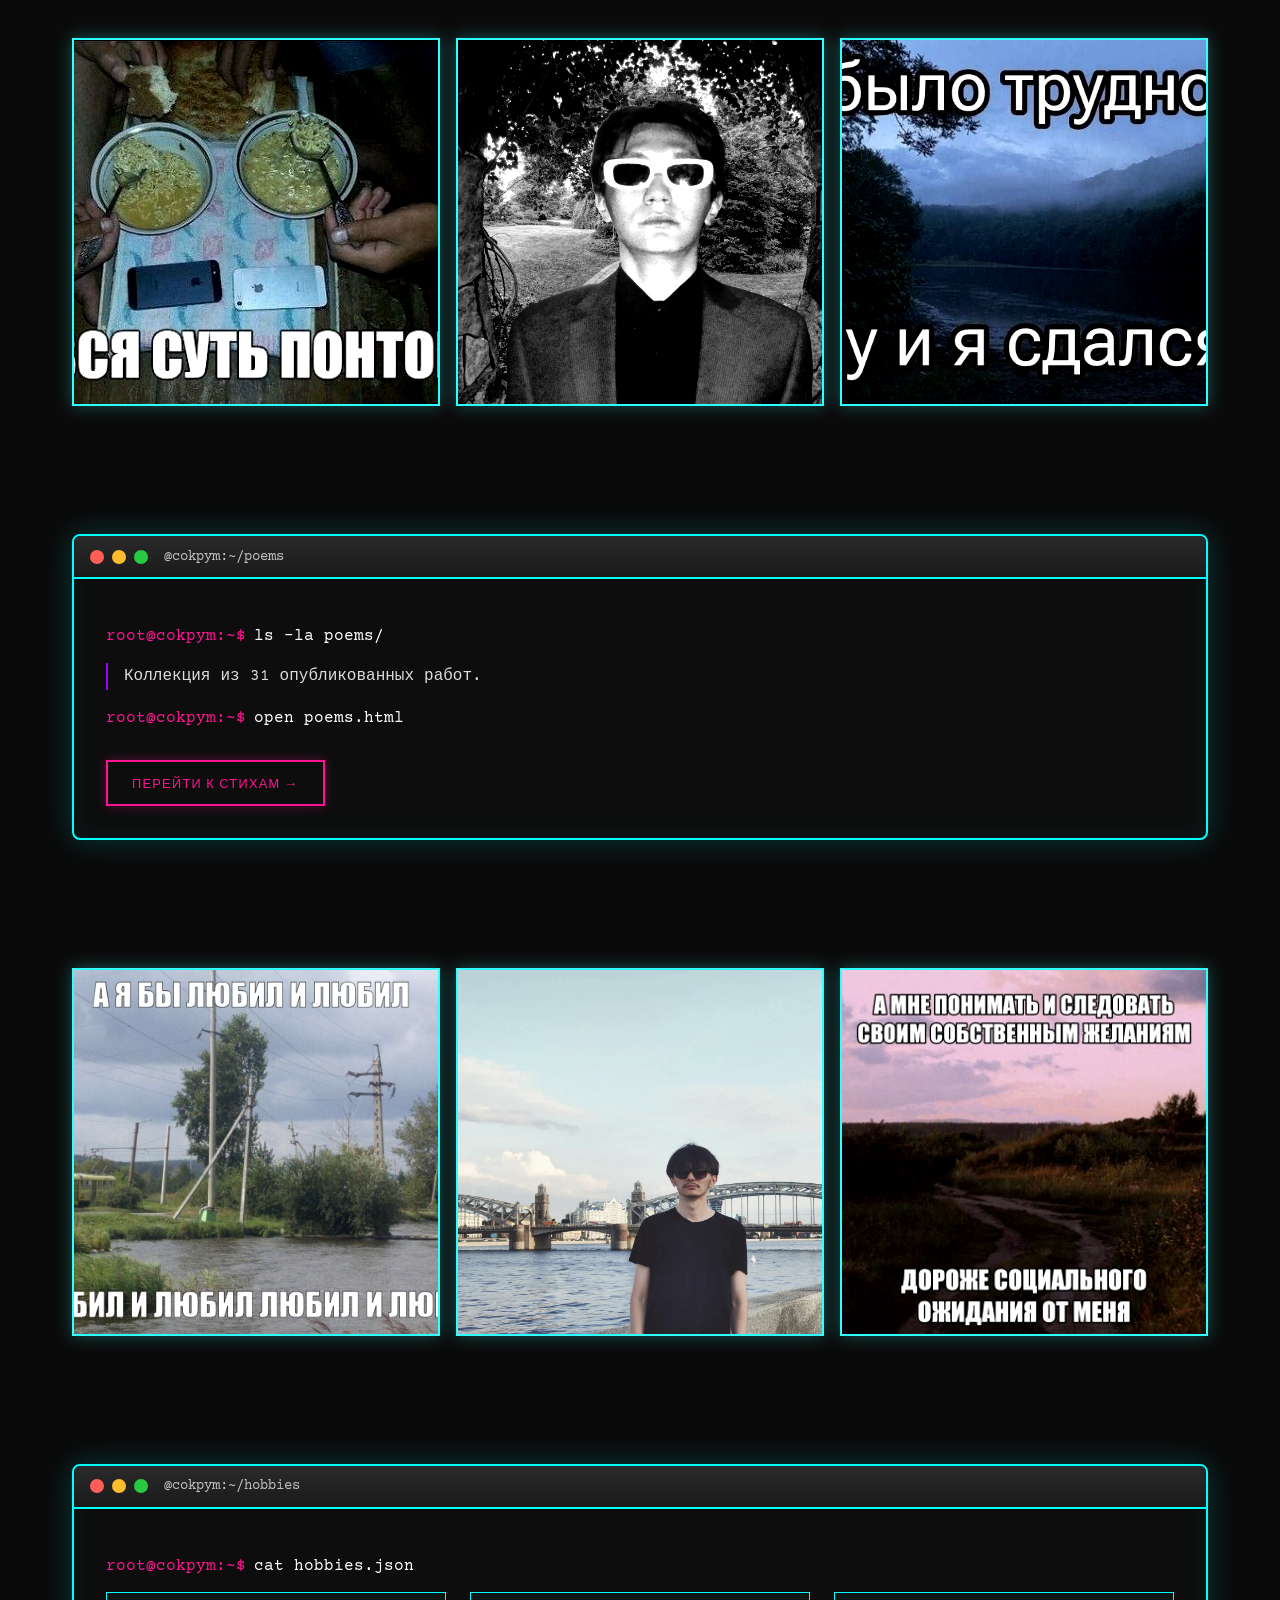
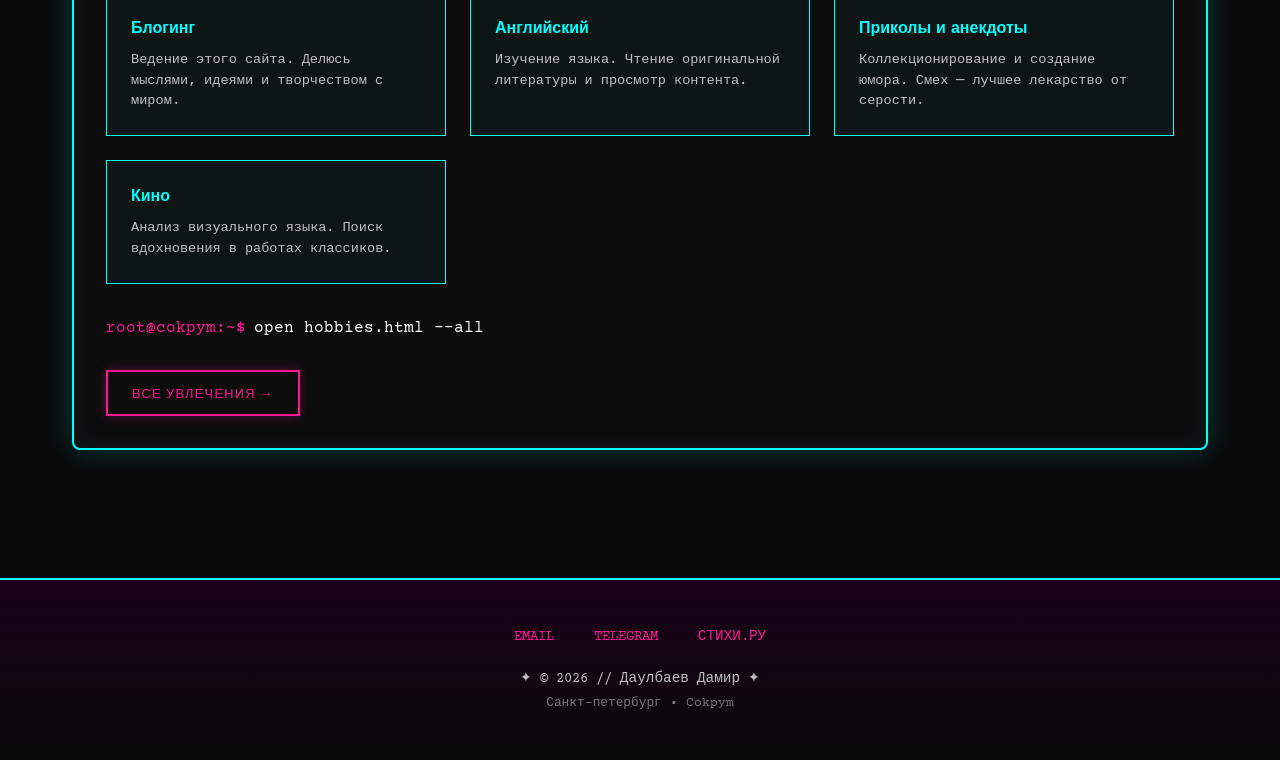
==== commit 3f677d1c: "Add files via upload" ====
--- a/index.html
+++ b/index.html
@@ -1,6 +1,9 @@
 <!DOCTYPE html>
 <html lang="ru">
 <head>
+<meta name="description" content="COKPYM — проект Даулбаева Дамира: стихи, видео, исследование психосоматики, эмоций и психологии раздражённости.">
+<meta property="og:title" content="COKPYM">
+<meta property="og:description" content="Сайт-дело: стихи, видео, биография и цифровые следы автора.">
 <meta charset="UTF-8">
 <meta name="viewport" content="width=1024">
 <title>COKPYM // blog</title>
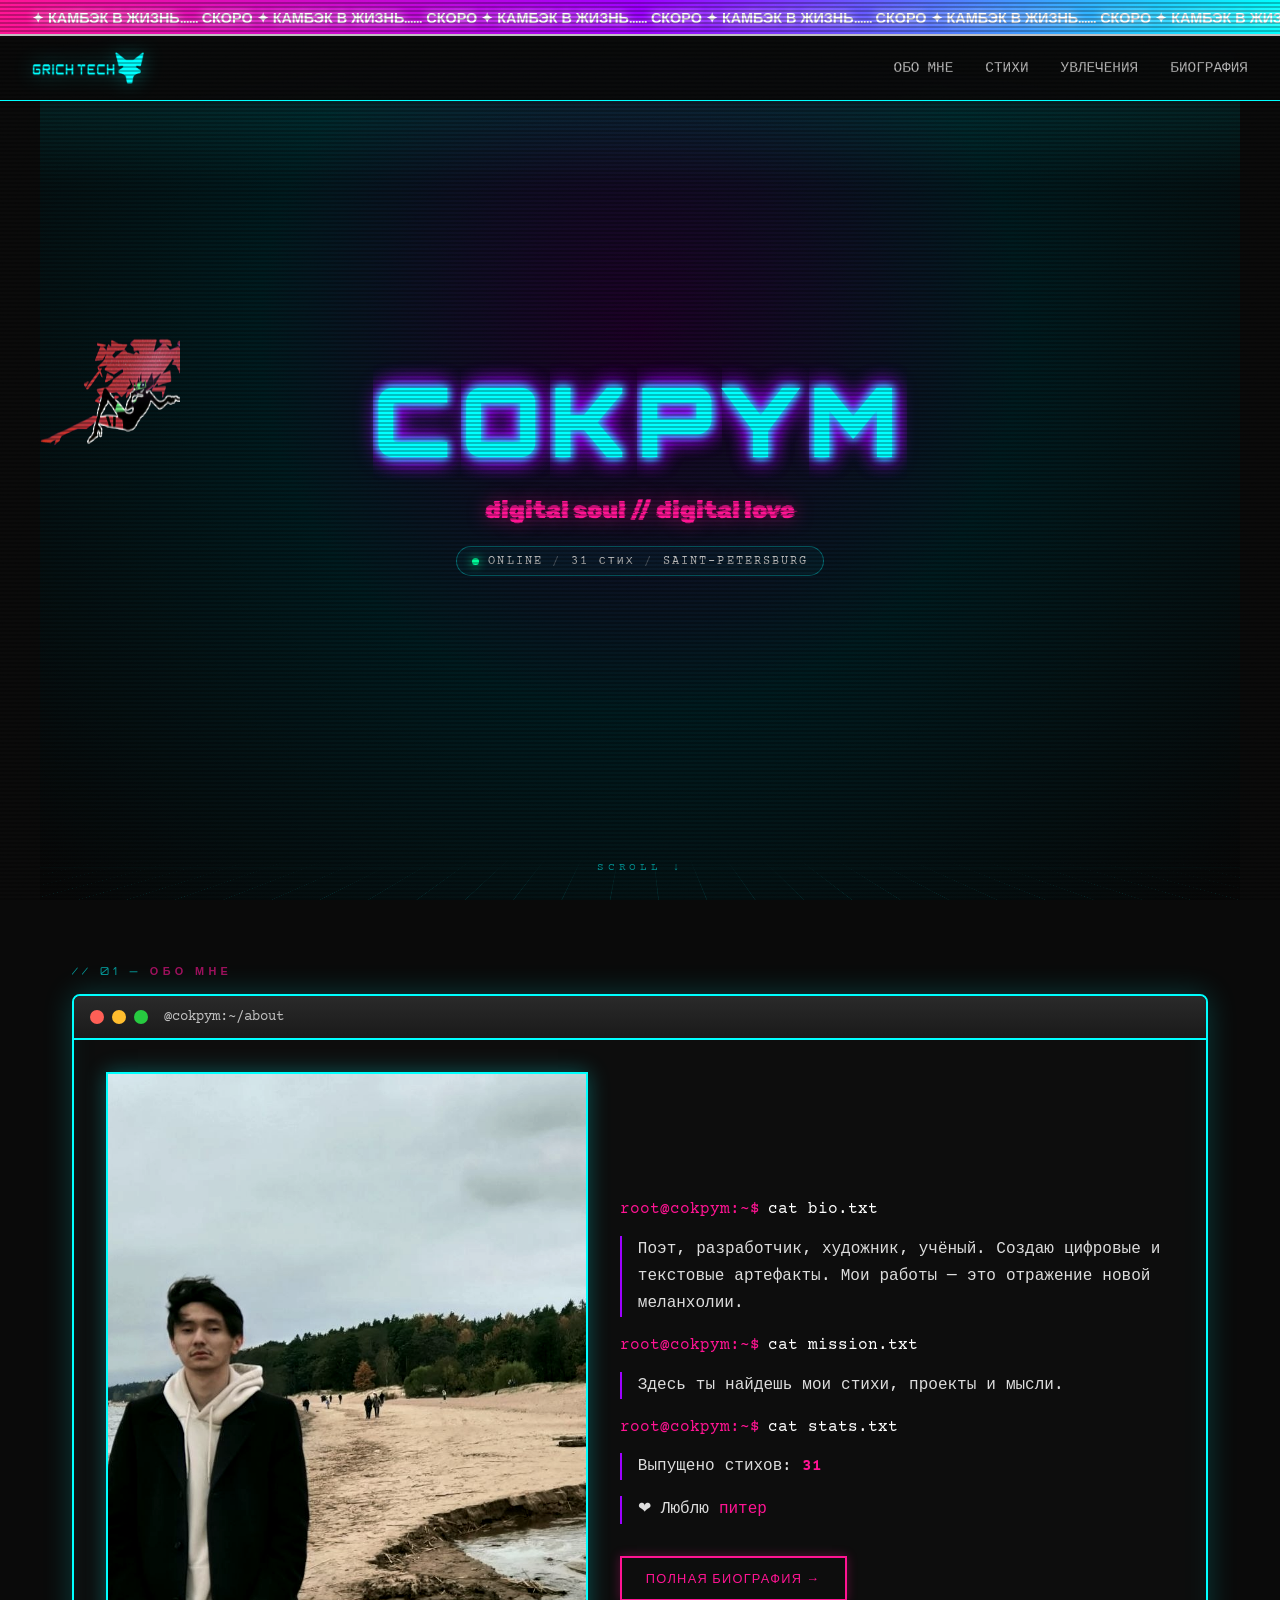
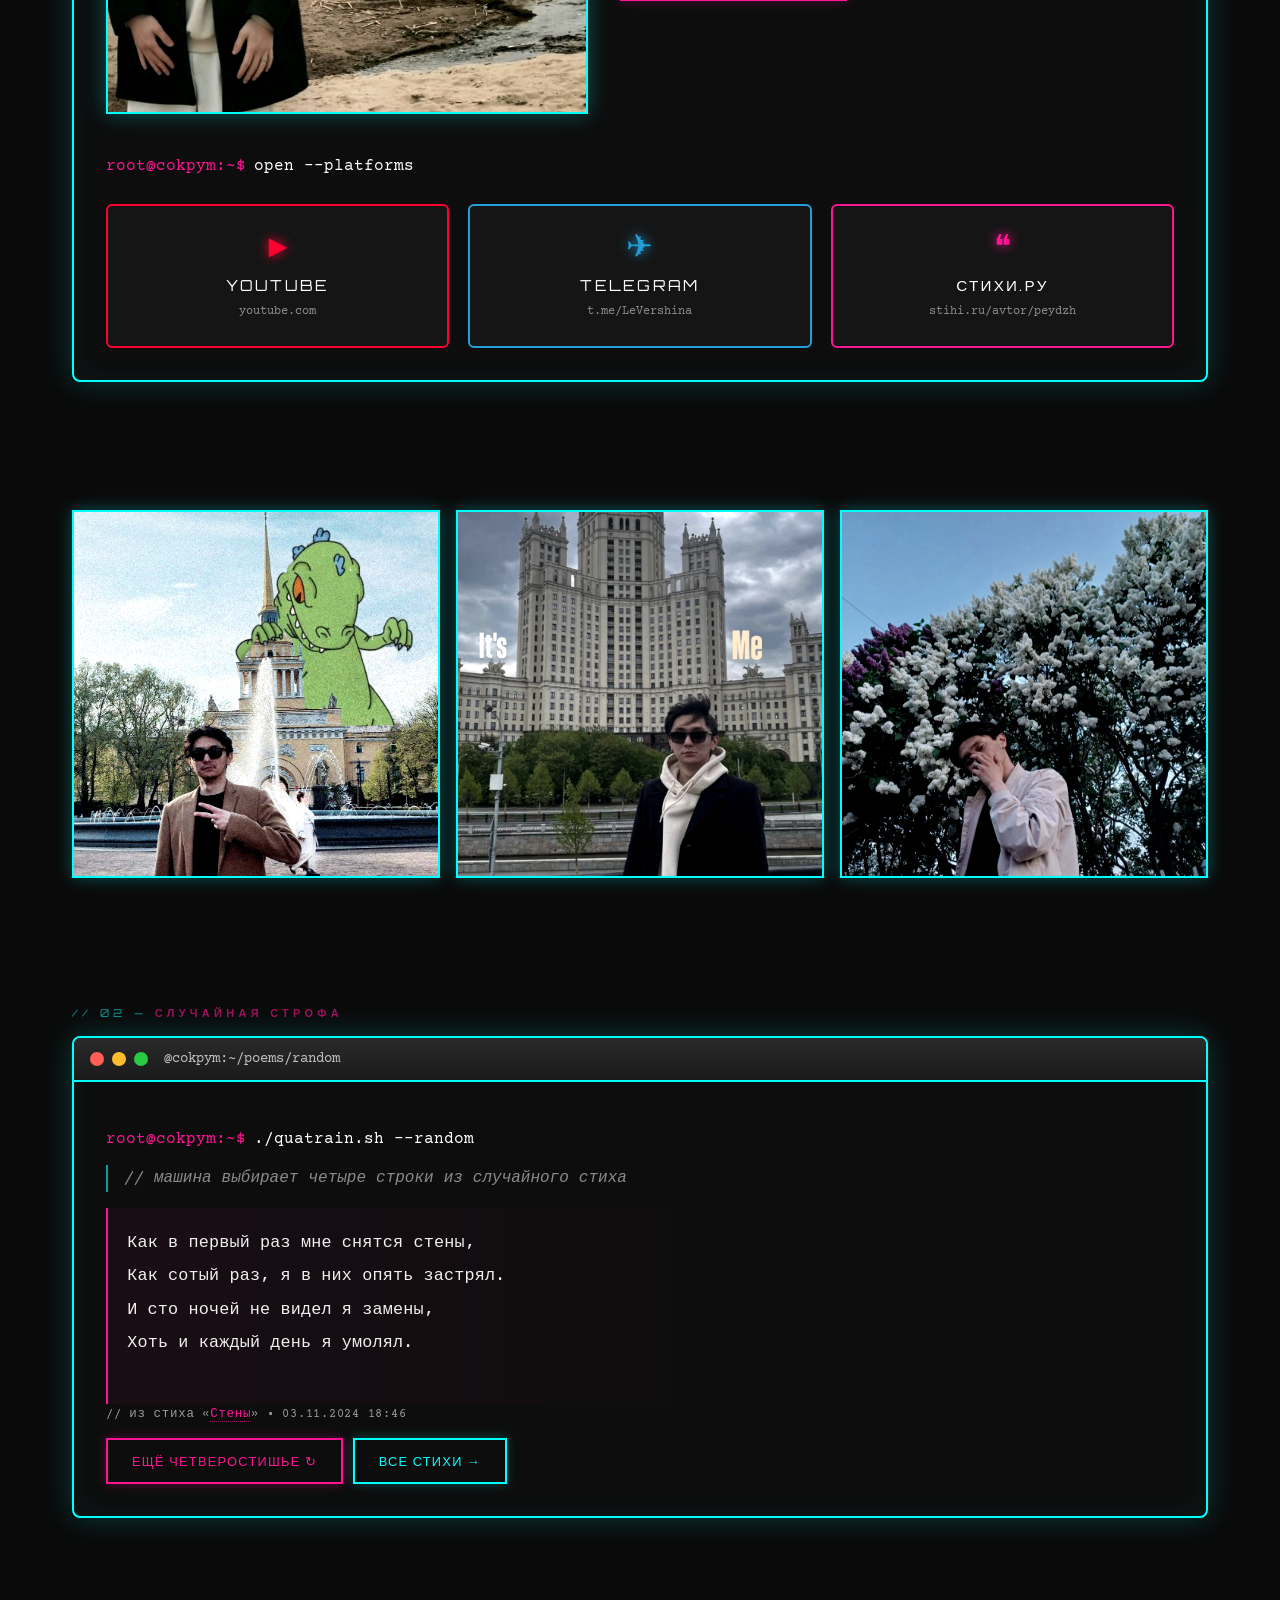
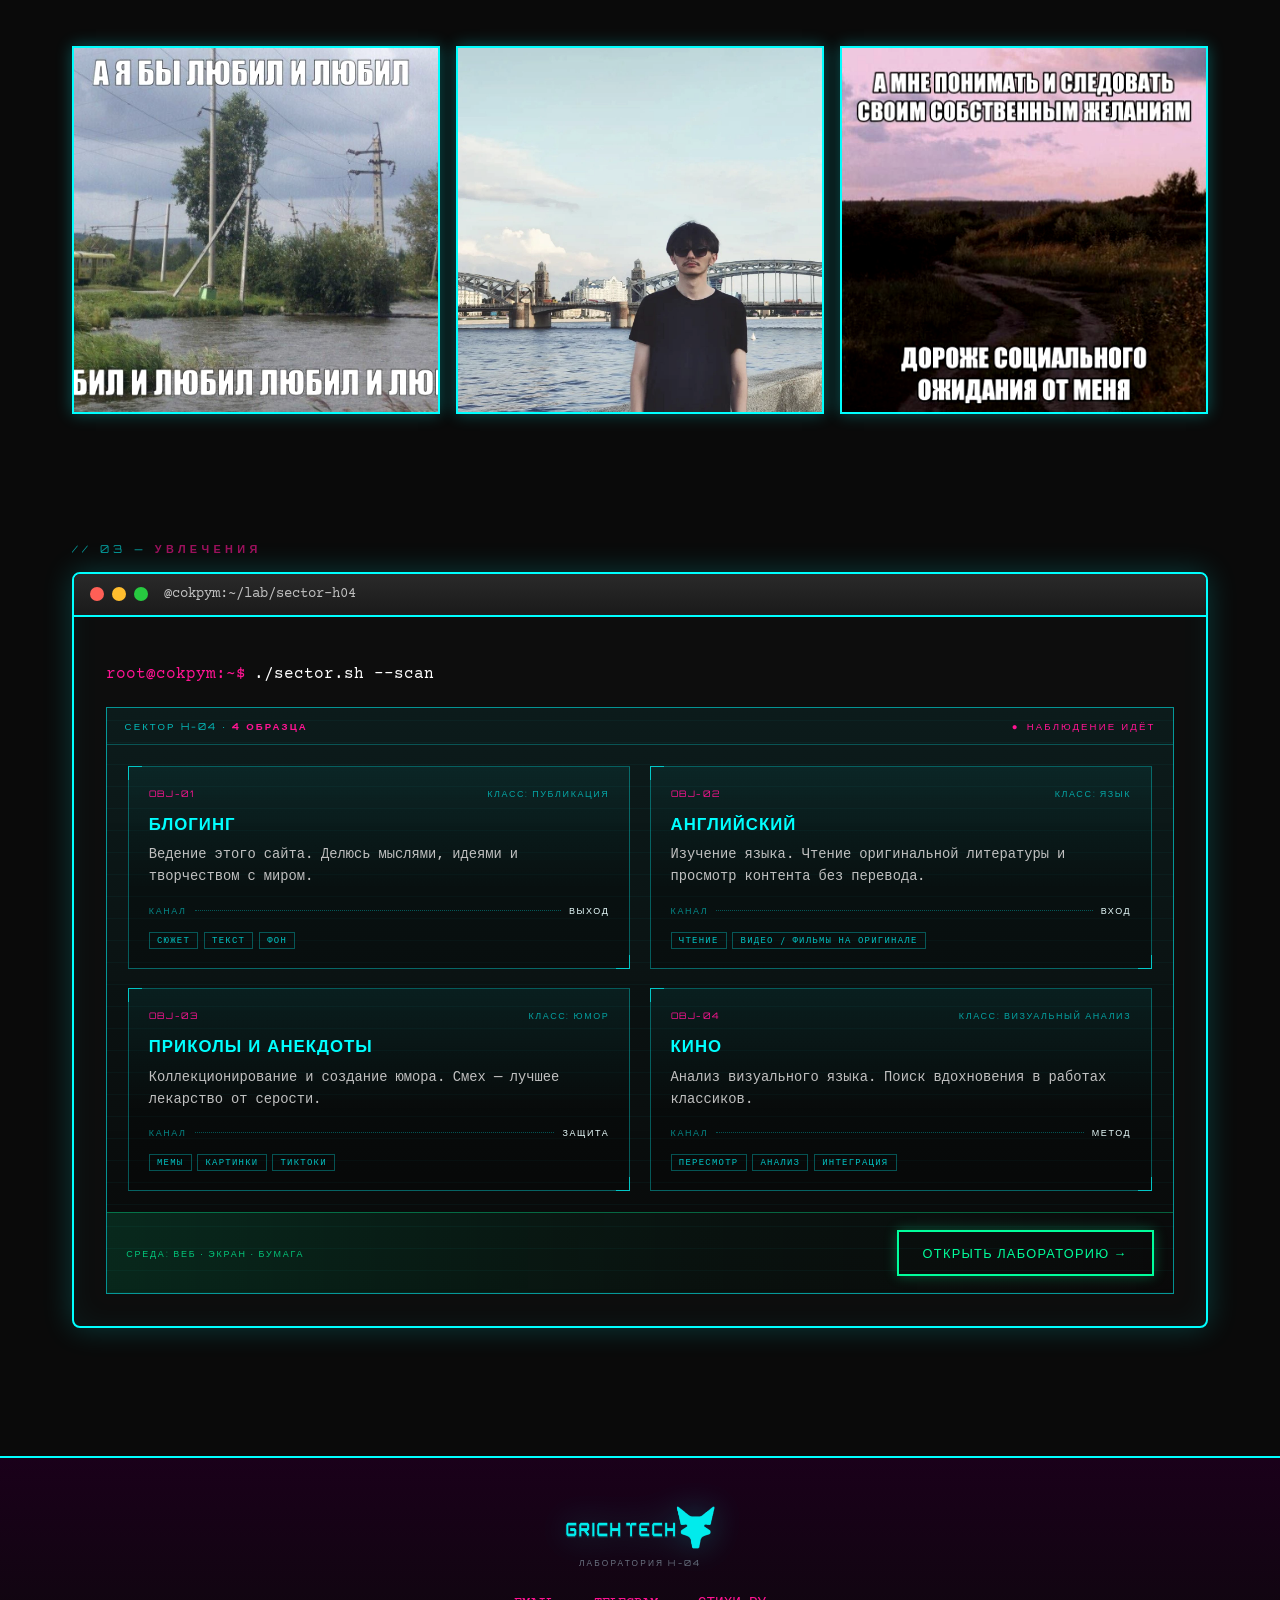
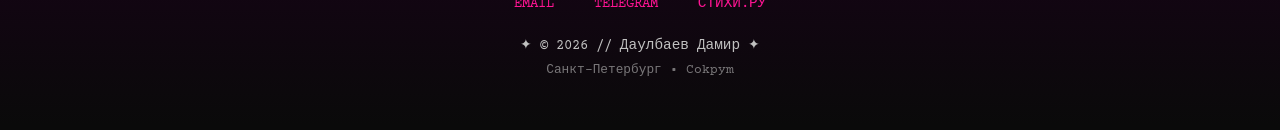
==== commit f749894f: "Add files via upload" ====
--- a/index.html
+++ b/index.html
@@ -1,328 +1,662 @@
-<!DOCTYPE html>
-<html lang="ru">
-<head>
-<meta name="description" content="COKPYM — проект Даулбаева Дамира: стихи, видео, исследование психосоматики, эмоций и психологии раздражённости.">
-<meta property="og:title" content="COKPYM">
-<meta property="og:description" content="Сайт-дело: стихи, видео, биография и цифровые следы автора.">
-<meta charset="UTF-8">
-<meta name="viewport" content="width=1024">
-<title>COKPYM // blog</title>
-<style>
-@import url('https://fonts.googleapis.com/css2?family=Courier+Prime:wght@400;700&family=Orbitron:wght@400;700;900&family=Rubik+Glitch&display=swap');
-:root{--neon-pink:#FF1493;--cyan:#00FFFF;--purple:#9D00FF;--silver:#C0C0C0;--dark:#0a0a0a;--terminal-bg:#0d0d0d;--yt:#FF0033;--tg:#229ED9;--st:#FF1493;}
-*{margin:0;padding:0;box-sizing:border-box;}
-body{background:var(--dark);color:#fff;font-family:'Courier Prime',monospace;overflow-x:hidden;cursor:crosshair;}
-body::before{content:"";position:fixed;top:0;left:0;width:100%;height:100%;background:linear-gradient(rgba(18,16,16,0) 50%,rgba(0,0,0,.25) 50%);background-size:100% 4px;pointer-events:none;z-index:9999;}
-
-/* Marquee */
-.marquee-container{position:fixed;top:0;width:100%;background:linear-gradient(90deg,var(--neon-pink),var(--purple),var(--cyan));padding:.5rem 0;overflow:hidden;border-bottom:2px solid #fff;z-index:1001;}
-.marquee{display:flex;width:max-content;animation:marquee 20s linear infinite;}
-.marquee span{font-family:'Orbitron',sans-serif;font-size:.9rem;font-weight:700;color:#fff;text-shadow:0 0 10px #fff;padding:0 2rem;white-space:nowrap;flex-shrink:0;}
-@keyframes marquee{0%{transform:translateX(0)}100%{transform:translateX(-50%)}}
-
-/* Nav */
-nav{position:fixed;top:36px;width:100%;padding:1rem 2rem;background:rgba(10,10,10,.95);border-bottom:1px solid var(--cyan);z-index:1000;display:flex;justify-content:space-between;align-items:center;backdrop-filter:blur(5px);}
-nav .logo{font-family:'Orbitron',sans-serif;color:var(--cyan);font-weight:700;letter-spacing:.2em;text-decoration:none;}
-nav ul{list-style:none;display:flex;gap:2rem;}
-nav a{color:var(--silver);text-decoration:none;font-size:.9rem;text-transform:uppercase;transition:color .3s;}
-nav a:hover{color:var(--neon-pink);}
-
-/* Hero + glitch */
-.hero{height:100vh;display:flex;align-items:center;justify-content:center;background:linear-gradient(135deg,#1a001a 0%,#001a1a 100%);margin-top:36px;}
-.hero-content{text-align:center;z-index:10;}
-.glitch-text{position:relative;display:inline-block;font-family:'Orbitron',sans-serif;font-size:clamp(3rem,10vw,6rem);font-weight:900;letter-spacing:.1em;}
-.gl{position:relative;display:inline-block;color:var(--cyan);text-shadow:0 0 8px var(--cyan),0 0 22px var(--purple);animation:gl-main var(--t0,1.6s) infinite steps(1);animation-delay:var(--d0,0s);}
-.gl::before,.gl::after{content:attr(data-c);position:absolute;top:0;left:0;width:100%;height:100%;overflow:hidden;pointer-events:none;}
-.gl::before{color:var(--neon-pink);z-index:-1;animation:gl-a var(--t1,1.9s) infinite steps(1);animation-delay:var(--d1,0s);}
-.gl::after{color:#00ff9c;z-index:-2;animation:gl-b var(--t2,2.3s) infinite steps(1);animation-delay:var(--d2,0s);}
-@keyframes gl-main{0%,70%,100%{transform:translate(0) skewX(0);clip-path:inset(0 0 0 0);opacity:1;}72%{transform:translate(-3px,2px) skewX(-8deg);clip-path:inset(0 0 55% 0);}74%{transform:translate(4px,-2px) skewX(6deg);clip-path:inset(45% 0 0 0);}76%{transform:translate(-2px,0) skewX(0);clip-path:inset(20% 0 30% 0);opacity:.8;}78%{transform:translate(3px,1px) skewX(-4deg);clip-path:inset(0 0 0 0);}80%{transform:translate(0) skewX(0);clip-path:inset(60% 0 10% 0);}82%{transform:translate(-4px,-1px) skewX(3deg);clip-path:inset(0 0 0 0);opacity:1;}}
-@keyframes gl-a{0%,100%{transform:translate(0);clip-path:inset(0 0 0 0);}15%{transform:translate(-6px,2px);clip-path:inset(10% 0 70% 0);}30%{transform:translate(5px,-3px);clip-path:inset(50% 0 20% 0);}45%{transform:translate(-4px,0);clip-path:inset(0 0 60% 0);}60%{transform:translate(6px,1px);clip-path:inset(30% 0 40% 0);}75%{transform:translate(-3px,-2px);clip-path:inset(70% 0 5% 0);}}
-@keyframes gl-b{0%,100%{transform:translate(0);clip-path:inset(0 0 0 0);}20%{transform:translate(6px,-2px);clip-path:inset(40% 0 30% 0);}40%{transform:translate(-5px,3px);clip-path:inset(0 0 75% 0);}60%{transform:translate(4px,0);clip-path:inset(60% 0 10% 0);}80%{transform:translate(-6px,1px);clip-path:inset(20% 0 50% 0);}}
-.tagline{font-family:'Rubik Glitch',cursive;font-size:1.5rem;color:var(--neon-pink);margin-top:1rem;animation:flicker 2s infinite;}
-.location{margin-top:2rem;font-size:.9rem;opacity:.7;letter-spacing:.3em;text-transform:uppercase;}
-@keyframes flicker{0%,100%{opacity:.8}50%{opacity:.3}}
-/* Terminal */
-.terminal-window{background:var(--terminal-bg);border:2px solid var(--cyan);border-radius:8px;box-shadow:0 0 30px rgba(0,255,255,.2),inset 0 0 30px rgba(0,255,255,.05);overflow:hidden;margin-bottom:4rem;}
-.terminal-header{background:linear-gradient(180deg,#2a2a2a,#1a1a1a);padding:.8rem 1rem;display:flex;align-items:center;border-bottom:2px solid var(--cyan);}
-.terminal-buttons{display:flex;gap:8px;margin-right:1rem;}
-.terminal-btn{width:14px;height:14px;border-radius:50%;}
-.terminal-btn.red{background:#ff5f56}.terminal-btn.yellow{background:#ffbd2e}.terminal-btn.green{background:#27ca40}
-.terminal-title{font-family:'Courier Prime',monospace;color:var(--silver);font-size:.9rem;}
-.terminal-body{padding:2rem;}
-.terminal-line{margin:.8rem 0;color:var(--cyan);font-size:1rem;line-height:1.6;}
-.prompt{color:var(--neon-pink);margin-right:.5rem;}
-.command{color:#fff;}
-.terminal-output{color:#ddd;padding-left:1rem;border-left:2px solid var(--purple);margin:.5rem 0 1rem;line-height:1.7;}
-.terminal-output.thought{font-style:normal;}
-.terminal-output.dim{opacity:.6;font-style:italic;border-left-color:var(--cyan);}
-
-section{padding:4rem 2rem;max-width:1200px;margin:0 auto;}
-
-/* About */
-.about-grid{display:grid;grid-template-columns:1fr 1fr;gap:2rem;align-items:center;}
-.about-img{width:100%;aspect-ratio:3/4;object-fit:cover;border:2px solid var(--cyan);box-shadow:0 0 20px rgba(0,255,255,.3);filter:grayscale(30%) contrast(1.2);}
-.counter{color:var(--neon-pink);font-weight:700;}
-.glitch-word{color:var(--neon-pink);}
-
-/* Buttons */
-.y2k-btn{display:inline-block;padding:.8rem 1.5rem;background:transparent;border:2px solid var(--neon-pink);color:var(--neon-pink);text-decoration:none;font-family:'Orbitron',sans-serif;font-size:.8rem;text-transform:uppercase;letter-spacing:.1em;transition:all .3s;box-shadow:0 0 10px rgba(255,20,147,.3);margin-top:1rem;}
-.y2k-btn:hover{background:var(--neon-pink);color:var(--dark);box-shadow:0 0 30px rgba(255,20,147,.8);}
-
-/* Nav tiles */
-.nav-grid{display:grid;grid-template-columns:repeat(3,1fr);gap:1.2rem;margin-top:1.5rem;}
-.nav-card{display:flex;flex-direction:column;align-items:center;gap:.6rem;padding:1.8rem 1rem;text-decoration:none;color:#fff;background:rgba(255,255,255,.03);border:2px solid var(--cyan);border-radius:6px;transition:all .3s;position:relative;overflow:hidden;}
-.nav-card .nav-icon{font-size:2rem;line-height:1;text-shadow:0 0 12px currentColor;}
-.nav-card .nav-label{font-family:'Orbitron',sans-serif;font-size:.95rem;letter-spacing:.15em;text-transform:uppercase;}
-.nav-card .nav-url{font-family:'Courier Prime',monospace;font-size:.75rem;color:var(--silver);opacity:.7;}
-.nav-card:hover{transform:translateY(-5px) scale(1.03);background:rgba(255,255,255,.07);}
-.nav-card.yt{border-color:var(--yt)}.nav-card.yt .nav-icon{color:var(--yt)}.nav-card.yt:hover{box-shadow:0 0 30px rgba(255,0,51,.6);}
-.nav-card.tg{border-color:var(--tg)}.nav-card.tg .nav-icon{color:var(--tg)}.nav-card.tg:hover{box-shadow:0 0 30px rgba(34,158,217,.6);}
-.nav-card.st{border-color:var(--st)}.nav-card.st .nav-icon{color:var(--st)}.nav-card.st:hover{box-shadow:0 0 30px rgba(255,20,147,.6);}
-
-/* Hobbies */
-.hobbies-grid{display:grid;grid-template-columns:repeat(auto-fit,minmax(250px,1fr));gap:1.5rem;margin-bottom:2rem;}
-.hobby-card{background:rgba(0,255,255,.03);border:1px solid var(--cyan);padding:1.5rem;transition:all .3s;}
-.hobby-card:hover{transform:translateY(-3px);box-shadow:0 0 15px rgba(0,255,255,.3);}
-.hobby-card h3{font-family:'Orbitron',sans-serif;color:var(--cyan);margin-bottom:.8rem;font-size:1rem;}
-.hobby-card p{color:var(--silver);font-size:.85rem;line-height:1.5;}
-
-/* Gallery rows */
-.photo-gallery{display:grid;grid-template-columns:repeat(3,1fr);gap:1rem;max-width:1200px;margin:0 auto 4rem;padding:0 2rem;}
-.gallery-img{width:100%;aspect-ratio:1;object-fit:cover;border:2px solid var(--cyan);box-shadow:0 0 15px rgba(0,255,255,.3);filter:grayscale(30%) contrast(1.2);transition:all .3s;}
-.gallery-img:hover{filter:grayscale(0%) contrast(1.4) saturate(1.5);transform:scale(1.05);box-shadow:0 0 30px rgba(0,255,255,.6);}
-
-/* Sparkle */
-.sparkle{position:absolute;width:4px;height:4px;border-radius:50%;pointer-events:none;z-index:50;animation:sparkle 1s forwards;}
-@keyframes sparkle{0%{opacity:1;transform:scale(1)}100%{opacity:0;transform:scale(3)}}
-
-footer{padding:3rem 2rem;text-align:center;background:linear-gradient(180deg,#1a001a 0%,var(--dark) 100%);border-top:2px solid var(--cyan);font-size:.9rem;color:var(--silver);}
-footer a{color:var(--neon-pink);text-decoration:none;margin:0 1rem;transition:color .3s;}
-footer a:hover{color:var(--cyan);}
-
-/* Hologram dissolve */
-.hologram{position:fixed;left:2%;top:44%;transform:translateY(-50%);width:clamp(90px,12vw,180px);aspect-ratio:3/4;pointer-events:none;z-index:5;--f:0;}
-.hologram .hl,.hologram .hlc{position:absolute;inset:0;background:url('me.png') center/contain no-repeat;will-change:transform,opacity,filter;transform:translate3d(calc(var(--dx,0px)*var(--lf,0)),calc(var(--dy,0px)*var(--lf,0)),0);opacity:calc(1 - var(--lf,0)*0.95);filter:blur(calc(var(--lf,0)*7px));}
-
-
-</style>
-</head>
-<body>
-
-<div class="hologram" id="hologram" aria-hidden="true"></div>
-
-<div class="marquee-container"><div class="marquee">
-<span>✦ КАМБЭК В ЖИЗНЬ...... СКОРО ✦ КАМБЭК В ЖИЗНЬ...... СКОРО ✦ КАМБЭК В ЖИЗНЬ...... СКОРО ✦ КАМБЭК В ЖИЗНЬ...... СКОРО ✦ КАМБЭК В ЖИЗНЬ...... СКОРО ✦ КАМБЭК В ЖИЗНЬ...... СКОРО ✦ КАМБЭК В ЖИЗНЬ...... СКОРО ✦ КАМБЭК В ЖИЗНЬ...... СКОРО ✦</span>
-<span>✦ КАМБЭК В ЖИЗНЬ...... СКОРО ✦ КАМБЭК В ЖИЗНЬ...... СКОРО ✦ КАМБЭК В ЖИЗНЬ...... СКОРО ✦ КАМБЭК В ЖИЗНЬ...... СКОРО ✦ КАМБЭК В ЖИЗНЬ...... СКОРО ✦ КАМБЭК В ЖИЗНЬ...... СКОРО ✦ КАМБЭК В ЖИЗНЬ...... СКОРО ✦ КАМБЭК В ЖИЗНЬ...... СКОРО ✦</span>
-</div></div>
-
-<nav><a href="index.html" class="logo">COKPYM</a><ul>
-<li><a href="#thoughts">Мысли</a></li>
-<li><a href="#about">Обо мне</a></li>
-<li><a href="poems.html">Стихи</a></li>
-<li><a href="#hobbies">Увлечения</a></li>
-</ul></nav>
-
-<section class="hero"><div class="hero-content">
-<h1 class="glitch-text" data-text="COKPYM">COKPYM</h1>
-<p class="tagline">digital soul // digital love</p>
-<p class="location">Saint-Petersburg</p>
-</div></section>
-
-<!-- Мысли (терминал, вместо XP) -->
-<section id="thoughts"><div class="terminal-window">
-<div class="terminal-header">
-<div class="terminal-buttons"><span class="terminal-btn red"></span><span class="terminal-btn yellow"></span><span class="terminal-btn green"></span></div>
-<span class="terminal-title">@cokpym:~/thoughts</span>
-</div>
-<div class="terminal-body">
-<p class="terminal-line"><span class="prompt">root@cokpym:~$</span><span class="command">cat thoughts.txt</span></p>
-<p class="terminal-output thought">Здесь я собираю всё, что приходит в голову. Фрагменты размышлений, наблюдения за миром, случайные инсайты.</p>
-<p class="terminal-output thought">Этот раздел — черновик моего сознания. Всё, что ещё не оформилось в стихи или проекты, но уже требует выхода.</p>
-<p class="terminal-output thought">› О цифровой культуре и её влиянии на человека</p>
-<p class="terminal-output thought">› О городе как пространстве для творчества</p>
-<p class="terminal-output thought">› О поиске смысла в хаосе информации</p>
-<p class="terminal-output dim">// обновляется по мере появления новых мыслей...</p>
-</div>
-</div></section>
-
-<div class="photo-gallery">
-<img src="10.jpg" alt="" class="gallery-img">
-<img src="11.jpg" alt="" class="gallery-img">
-<img src="12.jpg" alt="" class="gallery-img">
-</div>
-
-<section id="about"><div class="terminal-window">
-<div class="terminal-header">
-<div class="terminal-buttons"><span class="terminal-btn red"></span><span class="terminal-btn yellow"></span><span class="terminal-btn green"></span></div>
-<span class="terminal-title">@cokpym:~/about</span>
-</div>
-<div class="terminal-body">
-<div class="about-grid">
-<img src="1.jpg" alt="Cokpym" class="about-img">
-<div>
-<p class="terminal-line"><span class="prompt">root@cokpym:~$</span><span class="command">cat bio.txt</span></p>
-<p class="terminal-output">Поэт, разработчик, художник, учёный. Создаю цифровые и текстовые артефакты. Мои работы — это отражение новой меланхолии.</p>
-<p class="terminal-line"><span class="prompt">root@cokpym:~$</span><span class="command">cat mission.txt</span></p>
-<p class="terminal-output">Здесь ты найдешь мои стихи, проекты и мысли.</p>
-<p class="terminal-line"><span class="prompt">root@cokpym:~$</span><span class="command">cat stats.txt</span></p>
-<p class="terminal-output">Выпущено стихов: <span class="counter" id="poems-counter">31</span></p>
-<p class="terminal-output">❤ Люблю <span class="glitch-word" id="love-word">тебя</span></p>
-<a href="bio.html" class="y2k-btn">Полная биография →</a>
-</div>
-</div>
-<p class="terminal-line" style="margin-top:2.5rem;"><span class="prompt">root@cokpym:~$</span><span class="command">open --platforms</span></p>
-<div class="nav-grid">
-<!-- ЗАМЕНИ @cokpym НИЖЕ на реальный handle своего YouTube-канала, если он другой -->
-<a href="https://www.youtube.com/@LocratProd" target="_blank" rel="noopener" class="nav-card yt">
-<span class="nav-icon">►</span><span class="nav-label">YOUTUBE</span><span class="nav-url">youtube.com</span>
-</a>
-<a href="https://t.me/LeVershina" target="_blank" rel="noopener" class="nav-card tg">
-<span class="nav-icon">✈</span><span class="nav-label">TELEGRAM</span><span class="nav-url">t.me/LeVershina</span>
-</a>
-<a href="https://stihi.ru/avtor/peydzh" target="_blank" rel="noopener" class="nav-card st">
-<span class="nav-icon">❝</span><span class="nav-label">СТИХИ.РУ</span><span class="nav-url">stihi.ru/avtor/peydzh</span>
-</a>
-</div>
-</div>
-</div></section>
-
-<div class="photo-gallery">
-<img src="20.jpg" alt="" class="gallery-img">
-<img src="21.jpg" alt="" class="gallery-img">
-<img src="22.jpg" alt="" class="gallery-img">
-</div>
-
-<section id="poems"><div class="terminal-window">
-<div class="terminal-header">
-<div class="terminal-buttons"><span class="terminal-btn red"></span><span class="terminal-btn yellow"></span><span class="terminal-btn green"></span></div>
-<span class="terminal-title">@cokpym:~/poems</span>
-</div>
-<div class="terminal-body">
-<p class="terminal-line"><span class="prompt">root@cokpym:~$</span><span class="command">ls -la poems/</span></p>
-<p class="terminal-output">Коллекция из 31 опубликованных работ.</p>
-<p class="terminal-line"><span class="prompt">root@cokpym:~$</span><span class="command">open poems.html</span></p>
-<a href="poems.html" class="y2k-btn">Перейти к стихам →</a>
-</div>
-</div></section>
-
-<div class="photo-gallery">
-<img src="30.jpg" alt="" class="gallery-img">
-<img src="31.jpg" alt="" class="gallery-img">
-<img src="32.jpg" alt="" class="gallery-img">
-</div>
-
-<section id="hobbies"><div class="terminal-window">
-<div class="terminal-header">
-<div class="terminal-buttons"><span class="terminal-btn red"></span><span class="terminal-btn yellow"></span><span class="terminal-btn green"></span></div>
-<span class="terminal-title">@cokpym:~/hobbies</span>
-</div>
-<div class="terminal-body">
-<p class="terminal-line"><span class="prompt">root@cokpym:~$</span><span class="command">cat hobbies.json</span></p>
-<div class="hobbies-grid">
-<div class="hobby-card"><h3>Блогинг</h3><p>Ведение этого сайта. Делюсь мыслями, идеями и творчеством с миром.</p></div>
-<div class="hobby-card"><h3>Английский</h3><p>Изучение языка. Чтение оригинальной литературы и просмотр контента.</p></div>
-<div class="hobby-card"><h3>Приколы и анекдоты</h3><p>Коллекционирование и создание юмора. Смех — лучшее лекарство от серости.</p></div>
-<div class="hobby-card"><h3>Кино</h3><p>Анализ визуального языка. Поиск вдохновения в работах классиков.</p></div>
-</div>
-<p class="terminal-line"><span class="prompt">root@cokpym:~$</span><span class="command">open hobbies.html --all</span></p>
-<a href="hobbies.html" class="y2k-btn">Все увлечения →</a>
-</div>
-</div></section>
-
-<footer>
-<div>
-<a href="mailto:Peydzh.work@yandex.ru">EMAIL</a>
-<a href="https://t.me/LeVershina" target="_blank" rel="noopener">TELEGRAM</a>
-<a href="https://stihi.ru/avtor/peydzh" target="_blank" rel="noopener">СТИХИ.РУ</a>
-</div>
-<p style="margin-top:1.5rem;">✦ © 2026 // Даулбаев Дамир ✦</p>
-<p style="margin-top:.5rem;font-size:.8rem;opacity:.6;">Санкт-петербург • Cokpym</p>
-</footer>
-
-<script>
-document.addEventListener('click',function(e){
-var s=document.createElement('div');s.className='sparkle';
-s.style.left=e.pageX+'px';s.style.top=e.pageY+'px';
-var c=['#FF1493','#00FFFF','#9D00FF'][Math.floor(Math.random()*3)];
-s.style.background=c;s.style.boxShadow='0 0 10px '+c;
-document.body.appendChild(s);setTimeout(function(){s.remove();},1000);
-});
-var ce=document.getElementById('poems-counter');
-if(ce){setInterval(function(){ce.textContent=Math.floor(Math.random()*90)+10;setTimeout(function(){ce.textContent='31';},120);},2000);}
-var le=document.getElementById('love-word');
-if(le){var w=['тебя','луну','питер','жизнь'];setInterval(function(){le.textContent=w[Math.floor(Math.random()*w.length)];},1500);}
-(function(){
-  var el=document.querySelector('.glitch-text');
-  if(!el||el.getAttribute('data-split'))return;
- var t=el.textContent,i,s,x;
-el.textContent='';
-el.setAttribute('data-split','1');
-function h(n){var v=(n*2654435761)>>>0;v^=v>>>15;v=(v*2246822519)>>>0;v^=v>>>13;return v>>>0;}
-for(i=0;i<t.length;i++){
-  s=document.createElement('span');
-  s.className='gl';
-  s.setAttribute('data-c',t.charAt(i));
-  x=h(i);
-  s.style.setProperty('--d0',(-((x%20)/10)).toFixed(2)+'s');
-  s.style.setProperty('--d1',(-(((x>>>5)%24)/10)).toFixed(2)+'s');
-
-  s.style.setProperty('--d2',(-(((x>>>10)%28)/10)).toFixed(2)+'s');
-  s.style.setProperty('--t0',(1.6+((x>>>15)%7)/10).toFixed(2)+'s');
-  s.style.setProperty('--t1',(1.9+((x>>>19)%7)/10).toFixed(2)+'s');
-  s.style.setProperty('--t2',(2.3+((x>>>23)%7)/10).toFixed(2)+'s');
-  s.textContent=t.charAt(i);
-  el.appendChild(s);
-}
-})();
-
-(function(){
-  var box=document.getElementById('hologram');
-  if(!box)return;
-  function h(i){var x=(i*2654435761)>>>0;x^=x>>>15;x=(x*2246822519)>>>0;x^=x>>>13;return x>>>0;}
-  var N=44,M=14,i,s,x,sx,sy,amp,ampy,sp;
-  for(i=0;i<N;i++){
-    s=document.createElement('div');s.className='hl';x=h(i);
-    s.style.clipPath='inset('+(i*100/N).toFixed(2)+'% 0 '+(100-(i+1)*100/N).toFixed(2)+'% 0)';
-    sx=(x&1)?1:-1; sy=((x>>>8)&1)?1:-1;
-    amp=12+((x>>>2)%90); ampy=4+((x>>>12)%48); sp=1+((x>>>16)%13)/10;
-    s.style.setProperty('--dx',(sx*amp)+'px');
-    s.style.setProperty('--dy',(sy*ampy)+'px');
-    s.dataset.speed=sp;
-    box.appendChild(s);
-  }
-  for(i=0;i<M;i++){
-    s=document.createElement('div');s.className='hlc';x=h(i+9973);
-    s.style.clipPath='inset('+(i*100/M).toFixed(2)+'% 0 '+(100-(i+1)*100/M).toFixed(2)+'% 0)';
-    sx=(x&1)?1:-1; sy=((x>>>8)&1)?1:-1;
-    amp=20+((x>>>2)%110); ampy=8+((x>>>12)%60); sp=1.1+((x>>>16)%15)/10;
-    s.style.setProperty('--dx',(sx*amp)+'px');
-    s.style.setProperty('--dy',(sy*ampy)+'px');
-    s.dataset.speed=sp;
-    box.appendChild(s);
-  }
-
-  var POS=[['2%','44%'],['80%','44%'],['42%','70%']];   // лево / право / низ (поднят)
-  var kids=box.children,klen=kids.length,ticking=false;
-  function calc(){
-    ticking=false;
-    var de=document.documentElement;
-    var max=de.scrollHeight-window.innerHeight;
-    var frac=max>0?((window.pageYOffset||de.scrollTop)/max):0;
-    if(frac<0)frac=0; if(frac>1)frac=1;
-    var f=Math.abs(Math.sin(Math.PI*2*frac));
-    var idx=frac<0.25?0:(frac<0.75?1:2);
-    box.style.left=POS[idx][0];
-    box.style.top=POS[idx][1];
-    for(var k=0;k<klen;k++){
-      var lf=f*(kids[k].dataset.speed?parseFloat(kids[k].dataset.speed):1);
-      if(lf>1)lf=1;
-      kids[k].style.setProperty('--lf',lf.toFixed(3));
-    }
-  }
-  window.addEventListener('scroll',function(){if(!ticking){ticking=true;requestAnimationFrame(calc);}},{passive:true});
-  window.addEventListener('resize',function(){if(!ticking){ticking=true;requestAnimationFrame(calc);}},{passive:true});
-  calc();
-})();
-</script>
-</body>
-</html>+<!DOCTYPE html>
+<html lang="ru">
+<head>
+<meta charset="UTF-8">
+<meta name="viewport" content="width=device-width, initial-scale=1">
+<title>COKPYM // blog</title>
+<meta name="description" content="COKPYM — проект Даулбаева Дамира: стихи, видео, исследование психосоматики, эмоций и психологии раздражённости.">
+<meta name="theme-color" content="#0a0a0a">
+<meta property="og:type" content="website">
+<meta property="og:locale" content="ru_RU">
+<meta property="og:site_name" content="COKPYM">
+<meta property="og:title" content="COKPYM">
+<meta property="og:description" content="Сайт-дело: стихи, видео, биография и цифровые следы автора.">
+<meta name="twitter:card" content="summary">
+<link rel="icon" type="image/png" sizes="64x64" href="favicon.png">
+<link rel="apple-touch-icon" href="favicon-180.png">
+<style>
+@import url('https://fonts.googleapis.com/css2?family=Courier+Prime:wght@400;700&family=Orbitron:wght@400;700;900&family=Rubik+Glitch&display=swap');
+:root{--neon-pink:#FF1493;--cyan:#00FFFF;--purple:#9D00FF;--silver:#C0C0C0;--dark:#0a0a0a;--terminal-bg:#0d0d0d;--yt:#FF0033;--tg:#229ED9;--st:#FF1493;--lime:#00ff9c;--navh:92px;}
+*{margin:0;padding:0;box-sizing:border-box;}
+html{scroll-behavior:smooth;}
+body{background:var(--dark);color:#fff;font-family:'Courier Prime',monospace;overflow-x:hidden;cursor:crosshair;}
+body::before{content:"";position:fixed;top:0;left:0;width:100%;height:100%;background:linear-gradient(rgba(18,16,16,0) 50%,rgba(0,0,0,.25) 50%);background-size:100% 4px;pointer-events:none;z-index:9999;}
+::selection{background:var(--neon-pink);color:#000;}
+::-webkit-scrollbar{width:10px;}
+::-webkit-scrollbar-track{background:#050505;}
+::-webkit-scrollbar-thumb{background:linear-gradient(180deg,var(--neon-pink),var(--purple));border:2px solid #050505;}
+
+/* ── Зерно + курсор ── */
+.grain{position:fixed;inset:0;z-index:9997;pointer-events:none;opacity:.045;mix-blend-mode:overlay;
+  background-image:url("data:image/svg+xml,%3Csvg xmlns='http://www.w3.org/2000/svg' width='180' height='180'%3E%3Cfilter id='n'%3E%3CfeTurbulence type='fractalNoise' baseFrequency='.85' numOctaves='3'/%3E%3C/filter%3E%3Crect width='180' height='180' filter='url(%23n)'/%3E%3C/svg%3E");}
+.cursor-glow{position:fixed;top:0;left:0;width:520px;height:520px;margin:-260px 0 0 -260px;pointer-events:none;z-index:0;
+  background:radial-gradient(circle,rgba(255,20,147,.13),rgba(157,0,255,.07) 42%,transparent 68%);
+  transform:translate3d(-999px,-999px,0);will-change:transform;}
+
+/* Marquee */
+.marquee-container{position:fixed;top:0;width:100%;background:linear-gradient(90deg,var(--neon-pink),var(--purple),var(--cyan));padding:.5rem 0;overflow:hidden;border-bottom:2px solid #fff;z-index:1001;}
+.marquee{display:flex;width:max-content;animation:marquee 20s linear infinite;}
+.marquee span{font-family:'Orbitron',sans-serif;font-size:.9rem;font-weight:700;color:#fff;text-shadow:0 0 10px #fff;padding:0 2rem;white-space:nowrap;flex-shrink:0;}
+@keyframes marquee{0%{transform:translateX(0)}100%{transform:translateX(-50%)}}
+
+/* Nav */
+nav{position:fixed;top:36px;width:100%;padding:1rem 2rem;background:rgba(10,10,10,.95);border-bottom:1px solid var(--cyan);z-index:1000;display:flex;justify-content:space-between;align-items:center;backdrop-filter:blur(5px);}
+nav .logo{font-family:'Orbitron',sans-serif;color:var(--cyan);font-weight:700;letter-spacing:.2em;text-decoration:none;text-shadow:0 0 14px rgba(0,255,255,.6);display:inline-flex;align-items:center;}
+nav .logo img{display:block;height:32px;width:auto;filter:drop-shadow(0 0 10px rgba(0,255,255,.4));transition:filter .3s;}
+nav .logo:hover img{filter:drop-shadow(0 0 16px rgba(0,255,255,.85));}
+nav ul{list-style:none;display:flex;gap:2rem;}
+nav a{color:var(--silver);text-decoration:none;font-size:.9rem;text-transform:uppercase;transition:color .3s,text-shadow .3s;}
+nav a:hover{color:var(--neon-pink);text-shadow:0 0 12px rgba(255,20,147,.7);}
+
+/* Hero + glitch */
+.hero{position:relative;overflow:hidden;min-height:calc(100vh - 36px);display:flex;align-items:center;justify-content:center;background:radial-gradient(circle at 50% 34%,#1c0026 0%,#001a1e 46%,#070707 100%);margin-top:36px;}
+.hero::before{content:"";position:absolute;left:-60%;right:-60%;bottom:-6%;height:58%;pointer-events:none;
+  background-image:linear-gradient(rgba(0,255,255,.30) 1px,transparent 1px),linear-gradient(90deg,rgba(0,255,255,.20) 1px,transparent 1px);
+  background-size:64px 64px;transform:perspective(420px) rotateX(63deg);transform-origin:bottom center;
+  animation:grid-drift 7s linear infinite;
+  -webkit-mask-image:linear-gradient(to top,#000 6%,transparent 72%);mask-image:linear-gradient(to top,#000 6%,transparent 72%);}
+@keyframes grid-drift{from{background-position:0 0,0 0}to{background-position:0 64px,0 0}}
+.hero::after{content:"";position:absolute;left:0;right:0;top:0;height:150px;pointer-events:none;
+  background:linear-gradient(180deg,transparent,rgba(0,255,255,.07),transparent);
+  animation:hero-sweep 8s linear infinite;}
+@keyframes hero-sweep{0%{transform:translateY(-160px)}100%{transform:translateY(calc(100vh))}}
+.hero-content{text-align:center;z-index:10;padding:2rem 1rem;position:relative;}
+.glitch-text{position:relative;display:inline-block;font-family:'Orbitron',sans-serif;font-size:clamp(2.6rem,10vw,6rem);font-weight:900;letter-spacing:.1em;}
+.gl{position:relative;display:inline-block;color:var(--cyan);text-shadow:0 0 8px var(--cyan),0 0 22px var(--purple);animation:gl-main var(--t0,1.6s) infinite steps(1);animation-delay:var(--d0,0s);}
+.gl::before,.gl::after{content:attr(data-c);position:absolute;top:0;left:0;width:100%;height:100%;overflow:hidden;pointer-events:none;}
+.gl::before{color:var(--neon-pink);z-index:-1;animation:gl-a var(--t1,1.9s) infinite steps(1);animation-delay:var(--d1,0s);}
+.gl::after{color:var(--lime);z-index:-2;animation:gl-b var(--t2,2.3s) infinite steps(1);animation-delay:var(--d2,0s);}
+@keyframes gl-main{0%,70%,100%{transform:translate(0) skewX(0);clip-path:inset(0 0 0 0);opacity:1;}72%{transform:translate(-3px,2px) skewX(-8deg);clip-path:inset(0 0 55% 0);}74%{transform:translate(4px,-2px) skewX(6deg);clip-path:inset(45% 0 0 0);}76%{transform:translate(-2px,0) skewX(0);clip-path:inset(20% 0 30% 0);opacity:.8;}78%{transform:translate(3px,1px) skewX(-4deg);clip-path:inset(0 0 0 0);}80%{transform:translate(0) skewX(0);clip-path:inset(60% 0 10% 0);}82%{transform:translate(-4px,-1px) skewX(3deg);clip-path:inset(0 0 0 0);opacity:1;}}
+@keyframes gl-a{0%,100%{transform:translate(0);clip-path:inset(0 0 0 0);}15%{transform:translate(-6px,2px);clip-path:inset(10% 0 70% 0);}30%{transform:translate(5px,-3px);clip-path:inset(50% 0 20% 0);}45%{transform:translate(-4px,0);clip-path:inset(0 0 60% 0);}60%{transform:translate(6px,1px);clip-path:inset(30% 0 40% 0);}75%{transform:translate(-3px,-2px);clip-path:inset(70% 0 5% 0);}}
+@keyframes gl-b{0%,100%{transform:translate(0);clip-path:inset(0 0 0 0);}20%{transform:translate(6px,-2px);clip-path:inset(40% 0 30% 0);}40%{transform:translate(-5px,3px);clip-path:inset(0 0 75% 0);}60%{transform:translate(4px,0);clip-path:inset(60% 0 10% 0);}80%{transform:translate(-6px,1px);clip-path:inset(20% 0 50% 0);}}
+.tagline{font-family:'Rubik Glitch',cursive;font-size:clamp(1.1rem,3.2vw,1.5rem);color:var(--neon-pink);margin-top:1rem;animation:flicker 2s infinite;text-shadow:0 0 18px rgba(255,20,147,.5);}
+.location{margin-top:1.6rem;font-size:.9rem;opacity:.7;letter-spacing:.3em;text-transform:uppercase;}
+@keyframes flicker{0%,100%{opacity:.85}50%{opacity:.4}}
+.hero-status{display:inline-flex;align-items:center;gap:.6rem;margin-top:1.4rem;padding:.45rem .9rem;border:1px solid rgba(0,255,255,.35);border-radius:999px;background:rgba(0,255,255,.04);
+  font-size:.72rem;letter-spacing:.18em;text-transform:uppercase;color:var(--silver);}
+.hero-status .dot{width:7px;height:7px;border-radius:50%;background:var(--lime);box-shadow:0 0 10px var(--lime);animation:pulse 2s ease-in-out infinite;}
+.hero-status .sep{opacity:.35;}
+@keyframes pulse{0%,100%{opacity:1;transform:scale(1)}50%{opacity:.35;transform:scale(.7)}}
+.scroll-hint{position:absolute;left:50%;bottom:1.6rem;transform:translateX(-50%);z-index:10;font-size:.68rem;letter-spacing:.35em;text-transform:uppercase;color:var(--cyan);opacity:.55;animation:bob 2.6s ease-in-out infinite;}
+@keyframes bob{0%,100%{transform:translate(-50%,0)}50%{transform:translate(-50%,7px)}}
+
+/* Terminal */
+.terminal-window{background:var(--terminal-bg);border:2px solid var(--cyan);border-radius:8px;box-shadow:0 0 30px rgba(0,255,255,.2),inset 0 0 30px rgba(0,255,255,.05);overflow:hidden;margin-bottom:4rem;}
+.terminal-header{background:linear-gradient(180deg,#2a2a2a,#1a1a1a);padding:.8rem 1rem;display:flex;align-items:center;border-bottom:2px solid var(--cyan);}
+.terminal-buttons{display:flex;gap:8px;margin-right:1rem;}
+.terminal-btn{width:14px;height:14px;border-radius:50%;}
+.terminal-btn.red{background:#ff5f56}.terminal-btn.yellow{background:#ffbd2e}.terminal-btn.green{background:#27ca40}
+.terminal-title{font-family:'Courier Prime',monospace;color:var(--silver);font-size:.9rem;}
+.terminal-body{padding:2rem;}
+.terminal-line{margin:.8rem 0;color:var(--cyan);font-size:1rem;line-height:1.6;}
+.prompt{color:var(--neon-pink);margin-right:.5rem;}
+.command{color:#fff;}
+.terminal-output{color:#ddd;padding-left:1rem;border-left:2px solid var(--purple);margin:.5rem 0 1rem;line-height:1.7;}
+.terminal-output.thought{font-style:normal;}
+.terminal-output.dim{opacity:.6;font-style:italic;border-left-color:var(--cyan);}
+
+section{padding:4rem 2rem;max-width:1200px;margin:0 auto;position:relative;}
+section[id]{scroll-margin-top:var(--navh);}
+.sec-label{display:block;font-family:'Orbitron',sans-serif;font-size:.68rem;letter-spacing:.4em;text-transform:uppercase;color:var(--cyan);opacity:.6;margin-bottom:1rem;}
+.sec-label b{color:var(--neon-pink);font-weight:700;}
+
+/* About */
+.about-grid{display:grid;grid-template-columns:1fr 1.15fr;gap:2rem;align-items:center;}
+.about-media{position:relative;width:100%;aspect-ratio:3/4;border:2px solid var(--cyan);box-shadow:0 0 20px rgba(0,255,255,.3);overflow:hidden;
+  background:repeating-linear-gradient(45deg,rgba(0,255,255,.05) 0 7px,transparent 7px 14px),linear-gradient(160deg,#14001f,#001a1a);}
+.about-media::before{content:attr(data-label);position:absolute;inset:0;display:grid;place-items:center;
+  font-family:'Orbitron',sans-serif;font-size:.62rem;letter-spacing:.3em;color:rgba(0,255,255,.45);text-align:center;padding:1rem;}
+.about-img{position:relative;z-index:1;width:100%;height:100%;object-fit:cover;display:block;filter:grayscale(30%) contrast(1.2);}
+.counter{color:var(--neon-pink);font-weight:700;}
+.glitch-word{color:var(--neon-pink);}
+
+/* Buttons */
+.y2k-btn{display:inline-block;padding:.8rem 1.5rem;background:transparent;border:2px solid var(--neon-pink);color:var(--neon-pink);text-decoration:none;font-family:'Orbitron',sans-serif;font-size:.8rem;text-transform:uppercase;letter-spacing:.1em;transition:all .3s;box-shadow:0 0 10px rgba(255,20,147,.3);margin-top:1rem;cursor:crosshair;-webkit-appearance:none;appearance:none;}
+.y2k-btn:hover,.y2k-btn:focus-visible{background:var(--neon-pink);color:var(--dark);box-shadow:0 0 30px rgba(255,20,147,.8);outline:none;}
+.y2k-btn.cyan{border-color:var(--cyan);color:var(--cyan);box-shadow:0 0 10px rgba(0,255,255,.25);}
+.y2k-btn.cyan:hover{background:var(--cyan);color:var(--dark);box-shadow:0 0 30px rgba(0,255,255,.8);}
+
+/* Nav tiles */
+.nav-grid{display:grid;grid-template-columns:repeat(3,1fr);gap:1.2rem;margin-top:1.5rem;}
+.nav-card{display:flex;flex-direction:column;align-items:center;gap:.6rem;padding:1.8rem 1rem;text-decoration:none;color:#fff;background:rgba(255,255,255,.03);border:2px solid var(--cyan);border-radius:6px;transition:all .3s;position:relative;overflow:hidden;}
+.nav-card .nav-icon{font-size:2rem;line-height:1;text-shadow:0 0 12px currentColor;}
+.nav-card .nav-label{font-family:'Orbitron',sans-serif;font-size:.95rem;letter-spacing:.15em;text-transform:uppercase;}
+.nav-card .nav-url{font-family:'Courier Prime',monospace;font-size:.75rem;color:var(--silver);opacity:.7;}
+.nav-card:hover{transform:translateY(-5px) scale(1.03);background:rgba(255,255,255,.07);}
+.nav-card.yt{border-color:var(--yt)}.nav-card.yt .nav-icon{color:var(--yt)}.nav-card.yt:hover{box-shadow:0 0 30px rgba(255,0,51,.6);}
+.nav-card.tg{border-color:var(--tg)}.nav-card.tg .nav-icon{color:var(--tg)}.nav-card.tg:hover{box-shadow:0 0 30px rgba(34,158,217,.6);}
+.nav-card.st{border-color:var(--st)}.nav-card.st .nav-icon{color:var(--st)}.nav-card.st:hover{box-shadow:0 0 30px rgba(255,20,147,.6);}
+
+/* Hobbies — научный сектор */
+.lab-sector{position:relative;margin-top:1.2rem;border:1px solid rgba(0,255,255,.55);
+  background:
+    repeating-linear-gradient(0deg,rgba(0,255,255,.035) 0 1px,transparent 1px 22px),
+    linear-gradient(180deg,rgba(0,255,255,.06),rgba(0,0,0,.35));}
+.lab-sector-head{display:flex;justify-content:space-between;gap:1rem;flex-wrap:wrap;
+  padding:.75rem 1.1rem;border-bottom:1px solid rgba(0,255,255,.25);
+  font-family:'Orbitron',sans-serif;font-size:.6rem;letter-spacing:.22em;
+  color:rgba(0,255,255,.7);text-transform:uppercase;}
+.lab-sector-head b{color:var(--neon-pink);}
+.lab-sector-head .live{color:var(--neon-pink);}
+.lab-sector-head .live::before{content:"●";margin-right:.45rem;animation:pulse 2s ease-in-out infinite;}
+.lab-grid{display:grid;grid-template-columns:repeat(2,minmax(0,1fr));gap:1.2rem;padding:1.3rem;}
+.lab-card{position:relative;padding:1.35rem 1.25rem 1.15rem;border:1px solid rgba(0,255,255,.32);
+  background:linear-gradient(180deg,rgba(0,255,255,.055),rgba(0,0,0,.25) 60%);
+  transition:transform .3s ease,border-color .3s ease,box-shadow .3s ease;}
+.lab-card::before,.lab-card::after{content:"";position:absolute;width:13px;height:13px;border:1px solid var(--cyan);opacity:.65;}
+.lab-card::before{top:-1px;left:-1px;border-right:0;border-bottom:0;}
+.lab-card::after{bottom:-1px;right:-1px;border-left:0;border-top:0;}
+.lab-card:hover{transform:translateY(-4px);border-color:var(--cyan);box-shadow:0 0 26px rgba(0,255,255,.25);}
+.lab-card-top{display:flex;justify-content:space-between;gap:.6rem;flex-wrap:wrap;
+  font-family:'Orbitron',sans-serif;font-size:.56rem;letter-spacing:.18em;
+  color:rgba(0,255,255,.6);text-transform:uppercase;margin-bottom:.85rem;}
+.lab-code{color:var(--neon-pink);}
+.lab-card h3{font-family:'Orbitron',sans-serif;font-size:1.05rem;letter-spacing:.06em;
+  color:var(--cyan);text-transform:uppercase;margin-bottom:.6rem;}
+.lab-card p{color:var(--silver);font-size:.86rem;line-height:1.6;}
+.lab-meta{display:flex;align-items:baseline;gap:.5rem;margin-top:1.05rem;
+  font-family:'Orbitron',sans-serif;font-size:.56rem;letter-spacing:.18em;text-transform:uppercase;}
+.lab-meta-k{flex:0 0 auto;color:rgba(0,255,255,.5);}
+.lab-meta-dots{flex:1 1 auto;min-width:16px;border-bottom:1px dotted rgba(0,255,255,.3);transform:translateY(-3px);}
+.lab-meta-v{flex:0 0 auto;color:#eaffff;}
+.lab-chips{display:flex;flex-wrap:wrap;gap:.35rem;margin-top:1rem;}
+.lab-chips span{font-size:.56rem;letter-spacing:.14em;text-transform:uppercase;
+  color:rgba(0,255,255,.75);border:1px solid rgba(0,255,255,.3);padding:.16rem .45rem;}
+.lab-sector-foot{display:flex;justify-content:space-between;align-items:center;gap:1rem;flex-wrap:wrap;
+  padding:1.1rem 1.2rem;border-top:1px solid rgba(0,255,156,.35);
+  background:linear-gradient(90deg,rgba(0,255,156,.12),rgba(0,255,156,.03) 55%,transparent);
+  font-family:'Orbitron',sans-serif;font-size:.56rem;letter-spacing:.2em;
+  color:rgba(0,255,156,.75);text-transform:uppercase;}
+.lab-sector-foot .lab-cta{margin-top:0;border-color:var(--lime);color:var(--lime);
+  box-shadow:0 0 12px rgba(0,255,156,.3);}
+.lab-sector-foot .lab-cta:hover{background:var(--lime);color:#040705;box-shadow:0 0 26px rgba(0,255,156,.8);}
+
+/* Random quatrain */
+.verse-out{position:relative;min-height:170px;display:flex;flex-direction:column;justify-content:center;gap:.15rem;
+  padding:1.2rem 1.2rem 1.2rem 1.2rem;border-left:2px solid var(--neon-pink);background:linear-gradient(90deg,rgba(255,20,147,.05),transparent 60%);}
+.verse-line{font-size:1.05rem;line-height:1.85;color:#f0f0f0;opacity:0;transform:translateY(6px);animation:verse-in .45s ease forwards;letter-spacing:.01em;}
+@keyframes verse-in{to{opacity:1;transform:translateY(0)}}
+.verse-caret{display:inline-block;width:.6em;height:1.05em;margin-top:.4rem;background:var(--cyan);opacity:0;box-shadow:0 0 12px var(--cyan);animation:caret .9s steps(1) infinite;}
+@keyframes caret{0%,49%{opacity:0}50%,100%{opacity:.9}}
+.verse-placeholder{color:#8a8a8a;font-style:italic;line-height:1.7;opacity:0;animation:verse-in .45s ease forwards;}
+.verse-source{font-size:.78rem;color:#9a9a9a;letter-spacing:.06em;margin-top:.2rem;min-height:1.2em;}
+.verse-source a{color:var(--neon-pink);text-decoration:none;border-bottom:1px dotted rgba(255,20,147,.6);}
+.verse-source a:hover{color:var(--cyan);border-bottom-color:var(--cyan);}
+.verse-actions{display:flex;flex-wrap:wrap;gap:.6rem;align-items:center;}
+#verse-btn{animation:btn-breathe 3.2s ease-in-out infinite;}
+#verse-btn:hover{animation:none;}
+@keyframes btn-breathe{0%,100%{box-shadow:0 0 10px rgba(255,20,147,.3)}50%{box-shadow:0 0 26px rgba(255,20,147,.75)}}
+
+/* Gallery */
+.photo-gallery{display:grid;grid-template-columns:repeat(3,1fr);gap:1rem;max-width:1200px;margin:0 auto 4rem;padding:0 2rem;}
+.shot{position:relative;aspect-ratio:1;border:2px solid var(--cyan);box-shadow:0 0 15px rgba(0,255,255,.3);overflow:hidden;transition:all .3s;
+  background:repeating-linear-gradient(45deg,rgba(0,255,255,.055) 0 7px,transparent 7px 14px),linear-gradient(150deg,#13001c,#001a1a);}
+.shot::before{content:attr(data-label);position:absolute;inset:0;display:grid;place-items:center;
+  font-family:'Orbitron',sans-serif;font-size:.6rem;letter-spacing:.3em;color:rgba(0,255,255,.4);}
+.gallery-img{position:relative;z-index:1;width:100%;height:100%;object-fit:cover;display:block;filter:grayscale(30%) contrast(1.2);transition:all .35s;}
+.shot:hover{transform:scale(1.04);box-shadow:0 0 30px rgba(0,255,255,.6);}
+.shot:hover .gallery-img{filter:grayscale(0%) contrast(1.4) saturate(1.5);}
+
+/* Sparkle */
+.sparkle{position:absolute;width:4px;height:4px;border-radius:50%;pointer-events:none;z-index:50;animation:sparkle 1s forwards;}
+@keyframes sparkle{0%{opacity:1;transform:scale(1)}100%{opacity:0;transform:scale(3)}}
+
+footer{padding:3rem 2rem;text-align:center;background:linear-gradient(180deg,#1a001a 0%,var(--dark) 100%);border-top:2px solid var(--cyan);font-size:.9rem;color:var(--silver);}
+footer a{color:var(--neon-pink);text-decoration:none;margin:0 1rem;transition:color .3s;}
+footer a:hover{color:var(--cyan);}
+
+/* Hologram dissolve */
+.hologram{position:fixed;left:2%;top:44%;transform:translateY(-50%);width:clamp(90px,12vw,180px);aspect-ratio:3/4;pointer-events:none;z-index:5;--f:0;}
+.hologram .hl,.hologram .hlc{position:absolute;inset:0;background:url('me.png') center/contain no-repeat;will-change:transform,opacity,filter;transform:translate3d(calc(var(--dx,0px)*var(--lf,0)),calc(var(--dy,0px)*var(--lf,0)),0);opacity:calc(1 - var(--lf,0)*0.95);filter:blur(calc(var(--lf,0)*7px));}
+
+/* ── знак GrichTech ── */
+.site-brand{display:flex;flex-direction:column;align-items:center;gap:.55rem;margin:0 0 1.7rem;}
+.site-brand img{display:block;width:150px;max-width:60%;height:auto;opacity:.92;
+  filter:drop-shadow(0 0 16px rgba(0,255,255,.3));}
+.site-brand-cap{font-family:'Orbitron',sans-serif;font-size:.52rem;letter-spacing:.26em;
+  text-transform:uppercase;color:#6b7280;}
+@media(max-width:760px){.site-brand img{width:120px;}}
+
+@media(max-width:900px){
+  .hologram{display:none;}
+  .about-grid{grid-template-columns:1fr;gap:1.5rem;}
+  .about-media{max-width:320px;margin:0 auto;}
+  .nav-grid{grid-template-columns:1fr 1fr;}
+}
+@media(max-width:700px){
+  nav{padding:.85rem 1rem;top:32px;align-items:flex-start;flex-direction:column;gap:.7rem;}
+  nav ul{gap:.9rem;flex-wrap:wrap;width:100%;}
+  nav a{font-size:.68rem;letter-spacing:.04em;}
+  nav .logo{font-size:.95rem;}
+  nav .logo img{height:24px;}
+  .marquee span{font-size:.72rem;padding:0 1.2rem;}
+  section{padding:2.6rem 1rem;}
+  section[id]{scroll-margin-top:120px;}
+  .terminal-body{padding:1.2rem;}
+  .terminal-title{font-size:.72rem;}
+  .photo-gallery{grid-template-columns:repeat(2,1fr);padding:0 1rem;gap:.7rem;}
+  .terminal-window{margin-bottom:2.5rem;}
+  .lab-grid{grid-template-columns:1fr;padding:1rem;gap:1rem;}
+  .lab-sector-foot{flex-direction:column;align-items:flex-start;}
+  .hero{min-height:calc(100vh - 32px);}
+  .verse-out{min-height:190px;}
+  .y2k-btn{font-size:.72rem;padding:.7rem 1.1rem;}
+}
+@media(prefers-reduced-motion:reduce){
+  *,*::before,*::after{animation-duration:.001ms !important;animation-iteration-count:1 !important;transition-duration:.001ms !important;}
+  .marquee,.gl,.gl::before,.gl::after,.hero::before,.hero::after,.tagline,#verse-btn,.scroll-hint{animation:none !important;}
+  .verse-line,.verse-placeholder{opacity:1;transform:none;}
+  .cursor-glow{display:none;}
+}
+</style>
+</head>
+<body>
+
+<div class="grain" aria-hidden="true"></div>
+<div class="cursor-glow" id="cursor-glow" aria-hidden="true"></div>
+<div class="hologram" id="hologram" aria-hidden="true"></div>
+
+<div class="marquee-container"><div class="marquee">
+<span>✦ КАМБЭК В ЖИЗНЬ...... СКОРО ✦ КАМБЭК В ЖИЗНЬ...... СКОРО ✦ КАМБЭК В ЖИЗНЬ...... СКОРО ✦ КАМБЭК В ЖИЗНЬ...... СКОРО ✦ КАМБЭК В ЖИЗНЬ...... СКОРО ✦ КАМБЭК В ЖИЗНЬ...... СКОРО ✦ КАМБЭК В ЖИЗНЬ...... СКОРО ✦ КАМБЭК В ЖИЗНЬ...... СКОРО ✦</span>
+<span>✦ КАМБЭК В ЖИЗНЬ...... СКОРО ✦ КАМБЭК В ЖИЗНЬ...... СКОРО ✦ КАМБЭК В ЖИЗНЬ...... СКОРО ✦ КАМБЭК В ЖИЗНЬ...... СКОРО ✦ КАМБЭК В ЖИЗНЬ...... СКОРО ✦ КАМБЭК В ЖИЗНЬ...... СКОРО ✦ КАМБЭК В ЖИЗНЬ...... СКОРО ✦ КАМБЭК В ЖИЗНЬ...... СКОРО ✦</span>
+</div></div>
+
+<nav><a href="index.html" class="logo"><img src="logo-horiz-cyan.png" alt="COKPYM"></a><ul>
+<li><a href="#about">Обо мне</a></li>
+<li><a href="poems.html">Стихи</a></li>
+<li><a href="#hobbies">Увлечения</a></li>
+<li><a href="bio.html">Биография</a></li>
+</ul></nav>
+
+<section class="hero"><div class="hero-content">
+<h1 class="glitch-text" data-text="COKPYM">COKPYM</h1>
+<p class="tagline">digital soul // digital love</p>
+<p class="hero-status"><span class="dot"></span>online <span class="sep">/</span> <span id="status-poems">31</span> стих <span class="sep">/</span> Saint-Petersburg</p>
+</div><div class="scroll-hint">scroll ↓</div></section>
+
+<!-- 01 · Обо мне -->
+<section id="about">
+<span class="sec-label">// 01 — <b>обо мне</b></span>
+<div class="terminal-window">
+<div class="terminal-header">
+<div class="terminal-buttons"><span class="terminal-btn red"></span><span class="terminal-btn yellow"></span><span class="terminal-btn green"></span></div>
+<span class="terminal-title">@cokpym:~/about</span>
+</div>
+<div class="terminal-body">
+<div class="about-grid">
+<div class="about-media" data-label="IMG // 1.jpg"><img src="1.jpg" alt="Cokpym" class="about-img" onerror="this.style.display='none'"></div>
+<div>
+<p class="terminal-line"><span class="prompt">root@cokpym:~$</span><span class="command">cat bio.txt</span></p>
+<p class="terminal-output">Поэт, разработчик, художник, учёный. Создаю цифровые и текстовые артефакты. Мои работы — это отражение новой меланхолии.</p>
+<p class="terminal-line"><span class="prompt">root@cokpym:~$</span><span class="command">cat mission.txt</span></p>
+<p class="terminal-output">Здесь ты найдешь мои стихи, проекты и мысли.</p>
+<p class="terminal-line"><span class="prompt">root@cokpym:~$</span><span class="command">cat stats.txt</span></p>
+<p class="terminal-output">Выпущено стихов: <span class="counter" id="poems-counter">31</span></p>
+<p class="terminal-output">❤ Люблю <span class="glitch-word" id="love-word">тебя</span></p>
+<a href="bio.html" class="y2k-btn">Полная биография →</a>
+</div>
+</div>
+<p class="terminal-line" style="margin-top:2.5rem;"><span class="prompt">root@cokpym:~$</span><span class="command">open --platforms</span></p>
+<div class="nav-grid">
+<!-- ЗАМЕНИ @LocratProd НИЖЕ на реальный handle своего YouTube-канала, если он другой -->
+<a href="https://www.youtube.com/@LocratProd" target="_blank" rel="noopener" class="nav-card yt">
+<span class="nav-icon">►</span><span class="nav-label">YOUTUBE</span><span class="nav-url">youtube.com</span>
+</a>
+<a href="https://t.me/LeVershina" target="_blank" rel="noopener" class="nav-card tg">
+<span class="nav-icon">✈</span><span class="nav-label">TELEGRAM</span><span class="nav-url">t.me/LeVershina</span>
+</a>
+<a href="https://stihi.ru/avtor/peydzh" target="_blank" rel="noopener" class="nav-card st">
+<span class="nav-icon">❝</span><span class="nav-label">СТИХИ.РУ</span><span class="nav-url">stihi.ru/avtor/peydzh</span>
+</a>
+</div>
+</div>
+</div></section>
+
+<div class="photo-gallery">
+<div class="shot" data-label="IMG // 10"><img src="10.jpg" alt="" class="gallery-img" loading="lazy" onerror="this.style.display='none'"></div>
+<div class="shot" data-label="IMG // 11"><img src="11.jpg" alt="" class="gallery-img" loading="lazy" onerror="this.style.display='none'"></div>
+<div class="shot" data-label="IMG // 12"><img src="12.jpg" alt="" class="gallery-img" loading="lazy" onerror="this.style.display='none'"></div>
+</div>
+
+<!-- 02 · Случайное четверостишье -->
+<section id="verse">
+<span class="sec-label">// 02 — <b>случайная строфа</b></span>
+<div class="terminal-window">
+<div class="terminal-header">
+<div class="terminal-buttons"><span class="terminal-btn red"></span><span class="terminal-btn yellow"></span><span class="terminal-btn green"></span></div>
+<span class="terminal-title">@cokpym:~/poems/random</span>
+</div>
+<div class="terminal-body">
+<p class="terminal-line"><span class="prompt">root@cokpym:~$</span><span class="command">./quatrain.sh --random</span></p>
+<p class="terminal-output dim">// машина выбирает четыре строки из случайного стиха</p>
+<div class="verse-out" id="verse-out" aria-live="polite">
+<p class="verse-placeholder" id="verse-placeholder">Пока пусто. Нажми кнопку — и выпадет четверостишье.</p>
+</div>
+<p class="verse-source" id="verse-source"></p>
+<div class="verse-actions">
+<button class="y2k-btn" id="verse-btn" type="button">Получить четверостишье →</button>
+<a href="poems.html" class="y2k-btn cyan">Все стихи →</a>
+</div>
+</div>
+</div>
+</section>
+
+<div class="photo-gallery">
+<div class="shot" data-label="IMG // 30"><img src="30.jpg" alt="" class="gallery-img" loading="lazy" onerror="this.style.display='none'"></div>
+<div class="shot" data-label="IMG // 31"><img src="31.jpg" alt="" class="gallery-img" loading="lazy" onerror="this.style.display='none'"></div>
+<div class="shot" data-label="IMG // 32"><img src="32.jpg" alt="" class="gallery-img" loading="lazy" onerror="this.style.display='none'"></div>
+</div>
+
+<!-- 03 · Увлечения -->
+<section id="hobbies">
+<span class="sec-label">// 03 — <b>увлечения</b></span>
+<div class="terminal-window">
+<div class="terminal-header">
+<div class="terminal-buttons"><span class="terminal-btn red"></span><span class="terminal-btn yellow"></span><span class="terminal-btn green"></span></div>
+<span class="terminal-title">@cokpym:~/lab/sector-h04</span>
+</div>
+<div class="terminal-body">
+<p class="terminal-line"><span class="prompt">root@cokpym:~$</span><span class="command">./sector.sh --scan</span></p>
+<div class="lab-sector">
+<div class="lab-sector-head">
+<span>сектор H-04 · <b>4 образца</b></span>
+<span class="live">наблюдение идёт</span>
+</div>
+<div class="lab-grid">
+
+<article class="lab-card">
+<div class="lab-card-top"><span class="lab-code">OBJ-01</span><span>класс: публикация</span></div>
+<h3>Блогинг</h3>
+<p>Ведение этого сайта. Делюсь мыслями, идеями и творчеством с миром.</p>
+<div class="lab-meta"><span class="lab-meta-k">канал</span><span class="lab-meta-dots"></span><span class="lab-meta-v">выход</span></div>
+<div class="lab-chips"><span>сюжет</span><span>текст</span><span>фон</span></div>
+</article>
+
+<article class="lab-card">
+<div class="lab-card-top"><span class="lab-code">OBJ-02</span><span>класс: язык</span></div>
+<h3>Английский</h3>
+<p>Изучение языка. Чтение оригинальной литературы и просмотр контента без перевода.</p>
+<div class="lab-meta"><span class="lab-meta-k">канал</span><span class="lab-meta-dots"></span><span class="lab-meta-v">вход</span></div>
+<div class="lab-chips"><span>чтение</span><span>видео / фильмы на оригинале</span></div>
+</article>
+
+<article class="lab-card">
+<div class="lab-card-top"><span class="lab-code">OBJ-03</span><span>класс: юмор</span></div>
+<h3>Приколы и анекдоты</h3>
+<p>Коллекционирование и создание юмора. Смех — лучшее лекарство от серости.</p>
+<div class="lab-meta"><span class="lab-meta-k">канал</span><span class="lab-meta-dots"></span><span class="lab-meta-v">защита</span></div>
+<div class="lab-chips"><span>мемы</span><span>картинки</span><span>тиктоки</span></div>
+</article>
+
+<article class="lab-card">
+<div class="lab-card-top"><span class="lab-code">OBJ-04</span><span>класс: визуальный анализ</span></div>
+<h3>Кино</h3>
+<p>Анализ визуального языка. Поиск вдохновения в работах классиков.</p>
+<div class="lab-meta"><span class="lab-meta-k">канал</span><span class="lab-meta-dots"></span><span class="lab-meta-v">метод</span></div>
+<div class="lab-chips"><span>пересмотр</span><span>анализ</span><span>интеграция</span></div>
+</article>
+
+</div>
+<div class="lab-sector-foot">
+<span>среда: веб · экран · бумага</span>
+<a href="hobbies.html" class="y2k-btn lab-cta">Открыть лабораторию →</a>
+</div>
+</div>
+</div>
+</div>
+</section>
+
+<footer>
+<div class="site-brand">
+<img src="logo-horiz-cyan.png" alt="GrichTech">
+<span class="site-brand-cap">лаборатория H-04</span>
+</div>
+<div>
+<a href="mailto:Peydzh.work@yandex.ru">EMAIL</a>
+<a href="https://t.me/LeVershina" target="_blank" rel="noopener">TELEGRAM</a>
+<a href="https://stihi.ru/avtor/peydzh" target="_blank" rel="noopener">СТИХИ.РУ</a>
+</div>
+<p style="margin-top:1.5rem;">✦ © 2026 // Даулбаев Дамир ✦</p>
+<p style="margin-top:.5rem;font-size:.8rem;opacity:.6;">Санкт-Петербург • Cokpym</p>
+</footer>
+
+<script src="poems-data.js"></script>
+<script>
+(function(){
+  'use strict';
+  var POEMS = (window.POEMS || []).filter(function(p){ return p && p.text && p.status !== 'soon'; });
+
+  /* ── счётчики из данных ── */
+  var total = POEMS.length || 31;
+  var setText = function(id, v){ var el = document.getElementById(id); if (el) el.textContent = v; };
+  setText('status-poems', total);
+  setText('poems-total-inline', total);
+
+  /* ── искры по клику ── */
+  document.addEventListener('click', function(e){
+    var s = document.createElement('div');
+    s.className = 'sparkle';
+    s.style.left = e.pageX + 'px';
+    s.style.top = e.pageY + 'px';
+    var c = ['#FF1493','#00FFFF','#9D00FF'][Math.floor(Math.random()*3)];
+    s.style.background = c;
+    s.style.boxShadow = '0 0 10px ' + c;
+    document.body.appendChild(s);
+    setTimeout(function(){ s.remove(); }, 1000);
+  });
+
+  /* ── мигающий счётчик ── */
+  var ce = document.getElementById('poems-counter');
+  if (ce) {
+    ce.textContent = String(total);
+    setInterval(function(){
+      ce.textContent = Math.floor(Math.random()*90) + 10;
+      setTimeout(function(){ ce.textContent = String(total); }, 120);
+    }, 2400);
+  }
+
+  /* ── слово «Люблю ...» ── */
+  var le = document.getElementById('love-word');
+  if (le) {
+    var w = ['тебя','луну','питер','жизнь'];
+    setInterval(function(){ le.textContent = w[Math.floor(Math.random()*w.length)]; }, 1500);
+  }
+
+  /* ── глитч по буквам ── */
+  (function(){
+    var el = document.querySelector('.glitch-text');
+    if (!el || el.getAttribute('data-split')) return;
+    var t = el.textContent, i, s, x;
+    el.textContent = '';
+    el.setAttribute('data-split','1');
+    function h(n){ var v = (n*2654435761)>>>0; v ^= v>>>15; v = (v*2246822519)>>>0; v ^= v>>>13; return v>>>0; }
+    for (i = 0; i < t.length; i++) {
+      s = document.createElement('span');
+      s.className = 'gl';
+      s.setAttribute('data-c', t.charAt(i));
+      x = h(i);
+      s.style.setProperty('--d0', (-((x%20)/10)).toFixed(2)+'s');
+      s.style.setProperty('--d1', (-(((x>>>5)%24)/10)).toFixed(2)+'s');
+      s.style.setProperty('--d2', (-(((x>>>10)%28)/10)).toFixed(2)+'s');
+      s.style.setProperty('--t0', (1.6+((x>>>15)%7)/10).toFixed(2)+'s');
+      s.style.setProperty('--t1', (1.9+((x>>>19)%7)/10).toFixed(2)+'s');
+      s.style.setProperty('--t2', (2.3+((x>>>23)%7)/10).toFixed(2)+'s');
+      s.textContent = t.charAt(i);
+      el.appendChild(s);
+    }
+  })();
+
+  /* ── свечение под курсором ── */
+  (function(){
+    var g = document.getElementById('cursor-glow');
+    if (!g || !window.matchMedia || !window.matchMedia('(hover:hover)').matches) return;
+    if (window.matchMedia('(prefers-reduced-motion:reduce)').matches) { g.style.display = 'none'; return; }
+    var tx = -999, ty = -999, cx = -999, cy = -999, raf = null;
+    function tick(){
+      cx += (tx - cx) * 0.12;
+      cy += (ty - cy) * 0.12;
+      g.style.transform = 'translate3d(' + cx.toFixed(1) + 'px,' + cy.toFixed(1) + 'px,0)';
+      raf = (Math.abs(tx-cx) > 0.5 || Math.abs(ty-cy) > 0.5) ? requestAnimationFrame(tick) : null;
+    }
+    window.addEventListener('mousemove', function(e){
+      tx = e.clientX; ty = e.clientY;
+      if (!raf) raf = requestAnimationFrame(tick);
+    }, {passive:true});
+  })();
+
+  /* ── случайное четверостишье ── */
+  (function(){
+    var btn = document.getElementById('verse-btn');
+    var out = document.getElementById('verse-out');
+    var src = document.getElementById('verse-source');
+    var ph  = document.getElementById('verse-placeholder');
+    if (!btn || !out) return;
+
+    if (!POEMS.length) {
+      btn.disabled = true;
+      btn.style.opacity = '.45';
+      if (ph) ph.textContent = 'База стихов не загрузилась (poems-data.js не найден рядом с index.html).';
+      return;
+    }
+
+    function stanzas(text){
+      var raw = String(text).replace(/\r\n?/g, '\n').split('\n');
+      var res = [], cur = [];
+      for (var i = 0; i < raw.length; i++) {
+        var line = raw[i].replace(/\s+$/, '');
+        if (line.trim() === '') { if (cur.length) { res.push(cur); cur = []; } }
+        else cur.push(line);
+      }
+      if (cur.length) res.push(cur);
+      return res;
+    }
+
+    var pool = [];
+    POEMS.forEach(function(p){
+      stanzas(p.text).forEach(function(st){
+        if (st.length >= 4) pool.push({ poem: p, lines: st });
+      });
+    });
+    if (!pool.length) {
+      btn.disabled = true;
+      if (ph) ph.textContent = 'В базе не нашлось строфы из четырёх строк.';
+      return;
+    }
+
+    var lastKey = null;
+
+    function pick(){
+      var item = null, guard = 0;
+      do {
+        item = pool[Math.floor(Math.random() * pool.length)];
+        guard++;
+      } while (guard < 14 && lastKey !== null && item.poem.id + '|' + item.lines[0] === lastKey);
+
+      lastKey = item.poem.id + '|' + item.lines[0];
+      // режем по ровным четверостишьям: сдвиг кратен 4, чтобы не рвать строфу
+      var starts = [];
+      for (var s0 = 0; s0 + 4 <= item.lines.length; s0 += 4) starts.push(s0);
+      var start = starts.length
+        ? starts[Math.floor(Math.random() * starts.length)]
+        : Math.floor(Math.random() * (item.lines.length - 3));
+      return { poem: item.poem, lines: item.lines.slice(start, start + 4) };
+    }
+
+    function render(res){
+      out.innerHTML = '';
+      res.lines.forEach(function(line, i){
+        var p = document.createElement('p');
+        p.className = 'verse-line';
+        p.style.animationDelay = (i * 85) + 'ms';
+        p.textContent = line.trim() === '' ? '\u00A0' : line;
+        out.appendChild(p);
+      });
+      var caret = document.createElement('span');
+      caret.className = 'verse-caret';
+      out.appendChild(caret);
+
+      src.innerHTML = '';
+      src.appendChild(document.createTextNode('// из стиха «'));
+      var a = document.createElement('a');
+      a.href = 'poem.html?id=' + res.poem.id;
+      a.textContent = res.poem.title;
+      src.appendChild(a);
+      src.appendChild(document.createTextNode('»'));
+      if (res.poem.date) src.appendChild(document.createTextNode(' • ' + res.poem.date));
+    }
+
+    btn.addEventListener('click', function(){
+      render(pick());
+      btn.textContent = 'Ещё четверостишье ↻';
+    });
+
+    // при открытии страницы строфа уже стоит
+    render(pick());
+    btn.textContent = 'Ещё четверостишье ↻';
+  })();
+
+  /* ── голограмма (только если me.png есть) ── */
+  (function(){
+    var box = document.getElementById('hologram');
+    if (!box) return;
+    if (window.matchMedia && window.matchMedia('(prefers-reduced-motion:reduce)').matches) { box.remove(); return; }
+    if (window.matchMedia && window.matchMedia('(max-width:900px)').matches) { box.remove(); return; }
+
+    var probe = new Image();
+    probe.onerror = function(){ box.remove(); };
+    probe.onload = build;
+    probe.src = 'me.png';
+    if (probe.complete && probe.naturalWidth === 0) { box.remove(); return; }
+
+    function build(){
+      function h(i){ var x = (i*2654435761)>>>0; x ^= x>>>15; x = (x*2246822519)>>>0; x ^= x>>>13; return x>>>0; }
+      var N = 28, M = 10, i, s, x, sx, sy, amp, ampy, sp;
+      for (i = 0; i < N; i++) {
+        s = document.createElement('div'); s.className = 'hl'; x = h(i);
+        s.style.clipPath = 'inset(' + (i*100/N).toFixed(2) + '% 0 ' + (100-(i+1)*100/N).toFixed(2) + '% 0)';
+        sx = (x & 1) ? 1 : -1; sy = ((x>>>8) & 1) ? 1 : -1;
+        amp = 12 + ((x>>>2) % 90); ampy = 4 + ((x>>>12) % 48); sp = 1 + ((x>>>16) % 13)/10;
+        s.style.setProperty('--dx', (sx*amp) + 'px');
+        s.style.setProperty('--dy', (sy*ampy) + 'px');
+        s.dataset.speed = sp;
+        box.appendChild(s);
+      }
+      for (i = 0; i < M; i++) {
+        s = document.createElement('div'); s.className = 'hlc'; x = h(i + 9973);
+        s.style.clipPath = 'inset(' + (i*100/M).toFixed(2) + '% 0 ' + (100-(i+1)*100/M).toFixed(2) + '% 0)';
+        sx = (x & 1) ? 1 : -1; sy = ((x>>>8) & 1) ? 1 : -1;
+        amp = 20 + ((x>>>2) % 110); ampy = 8 + ((x>>>12) % 60); sp = 1.1 + ((x>>>16) % 15)/10;
+        s.style.setProperty('--dx', (sx*amp) + 'px');
+        s.style.setProperty('--dy', (sy*ampy) + 'px');
+        s.dataset.speed = sp;
+        box.appendChild(s);
+      }
+
+      var POS = [['2%','44%'],['80%','44%'],['74%','72%']];
+      var kids = box.children, klen = kids.length, ticking = false;
+      function calc(){
+        ticking = false;
+        var de = document.documentElement;
+        var max = de.scrollHeight - window.innerHeight;
+        var frac = max > 0 ? ((window.pageYOffset || de.scrollTop) / max) : 0;
+        if (frac < 0) frac = 0;
+        if (frac > 1) frac = 1;
+        var f = Math.abs(Math.sin(Math.PI * 2 * frac));
+        var idx = frac < 0.25 ? 0 : (frac < 0.75 ? 1 : 2);
+        box.style.left = POS[idx][0];
+        box.style.top = POS[idx][1];
+        for (var k = 0; k < klen; k++) {
+          var lf = f * (kids[k].dataset.speed ? parseFloat(kids[k].dataset.speed) : 1);
+          if (lf > 1) lf = 1;
+          kids[k].style.setProperty('--lf', lf.toFixed(3));
+        }
+      }
+      window.addEventListener('scroll', function(){ if (!ticking) { ticking = true; requestAnimationFrame(calc); } }, {passive:true});
+      window.addEventListener('resize', function(){ if (!ticking) { ticking = true; requestAnimationFrame(calc); } }, {passive:true});
+      calc();
+    }
+  })();
+})();
+</script>
+</body>
+</html>
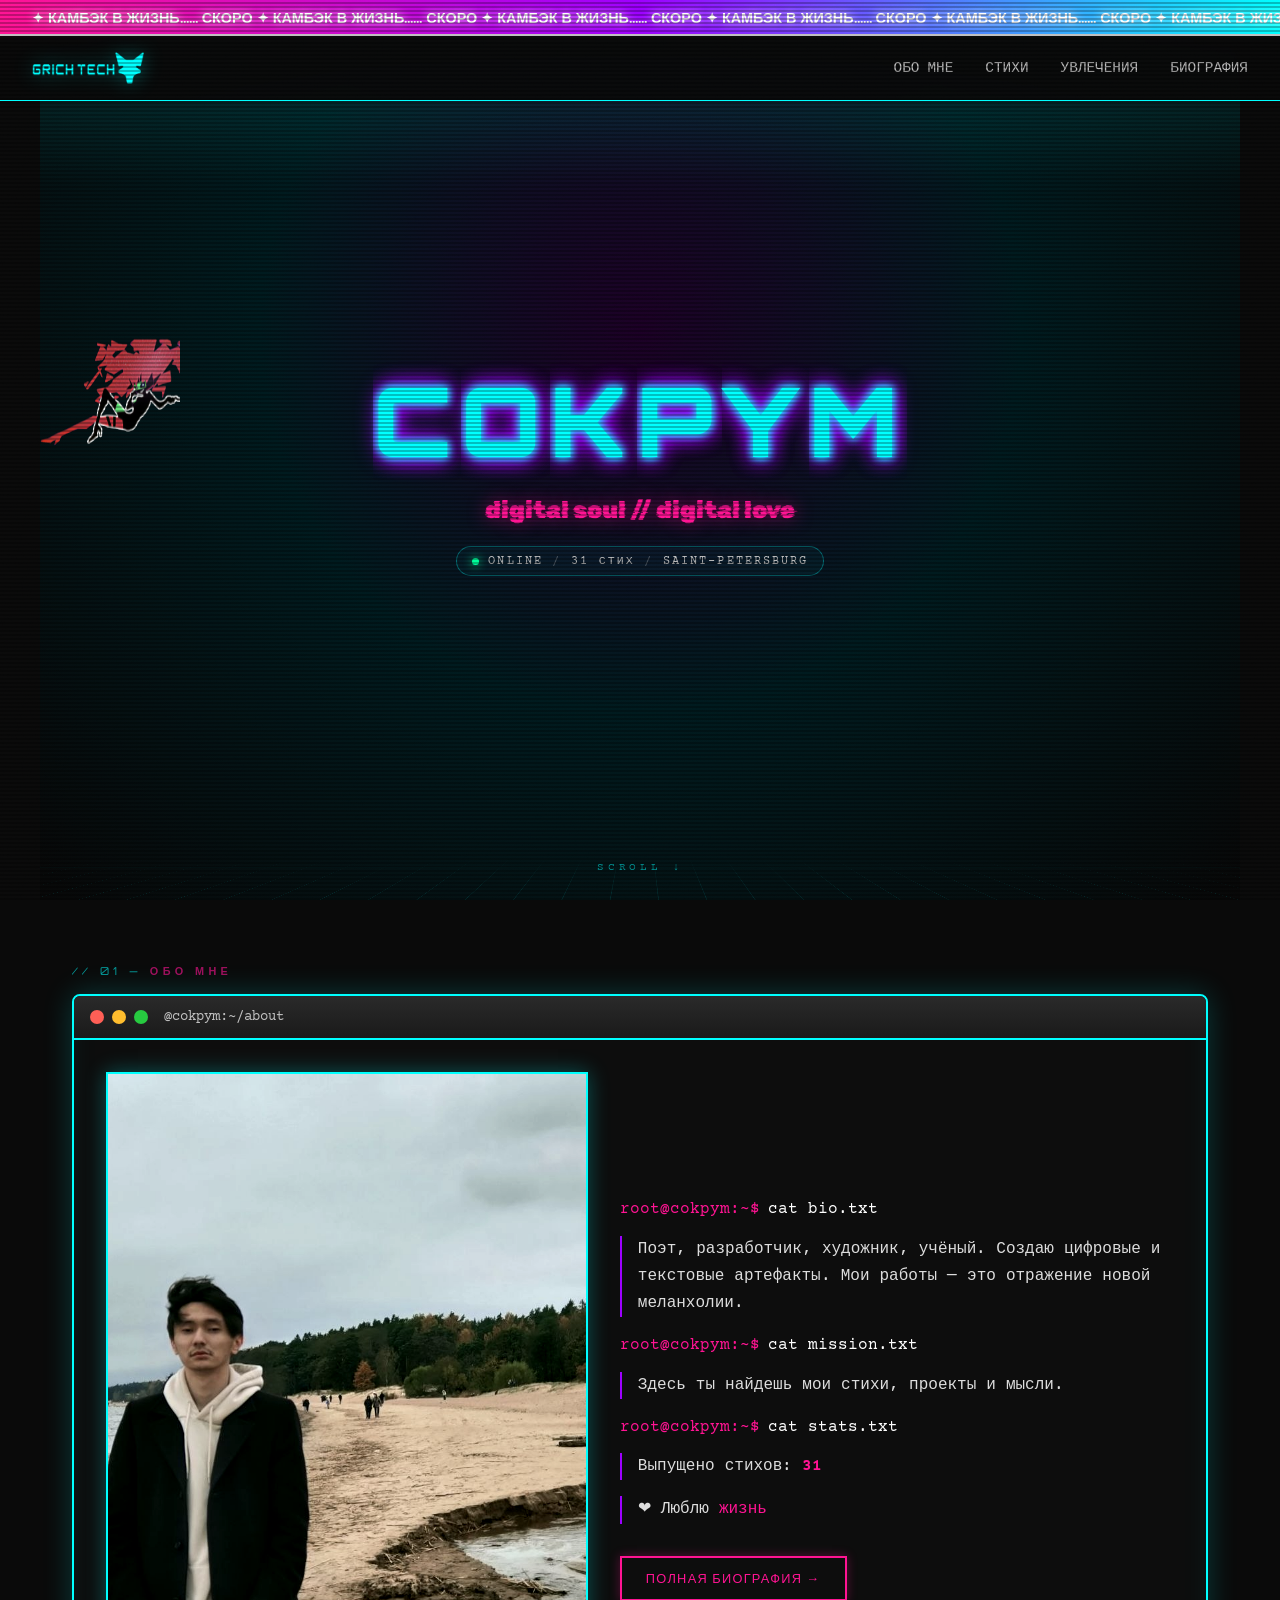
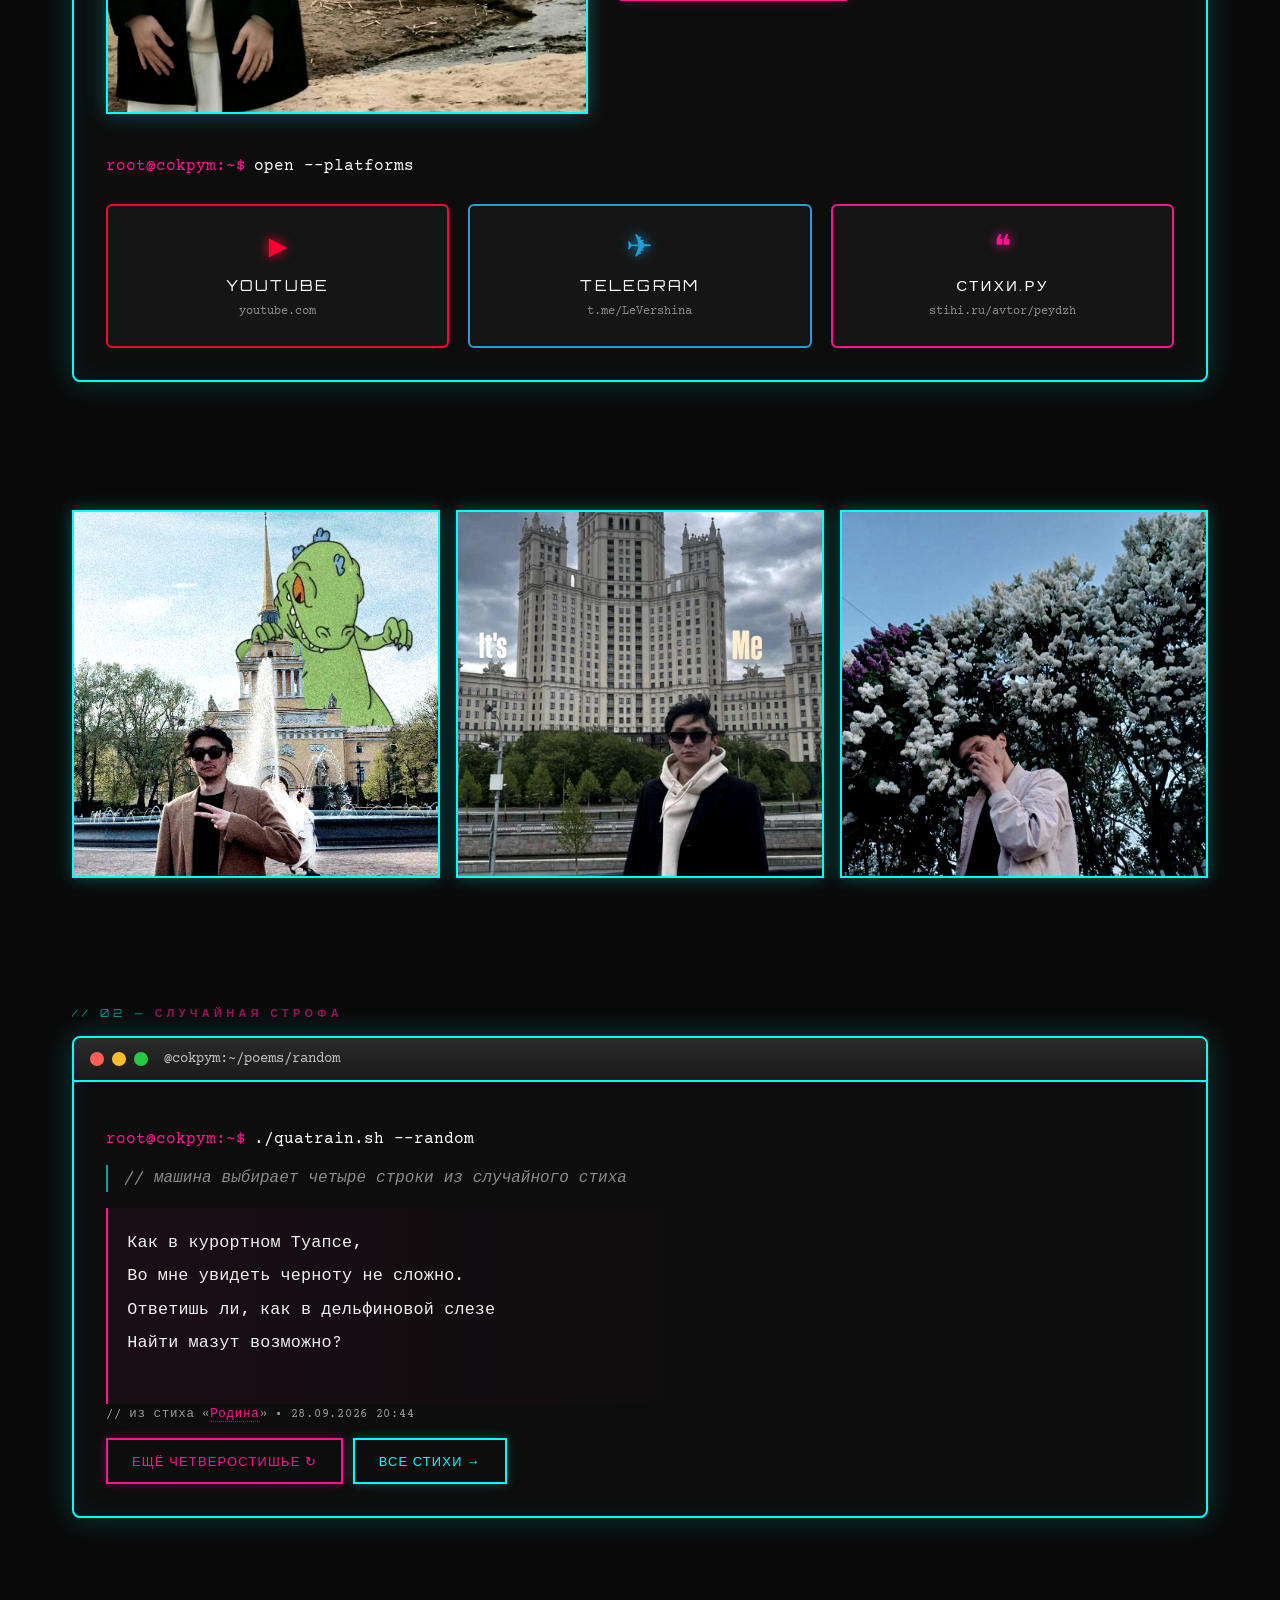
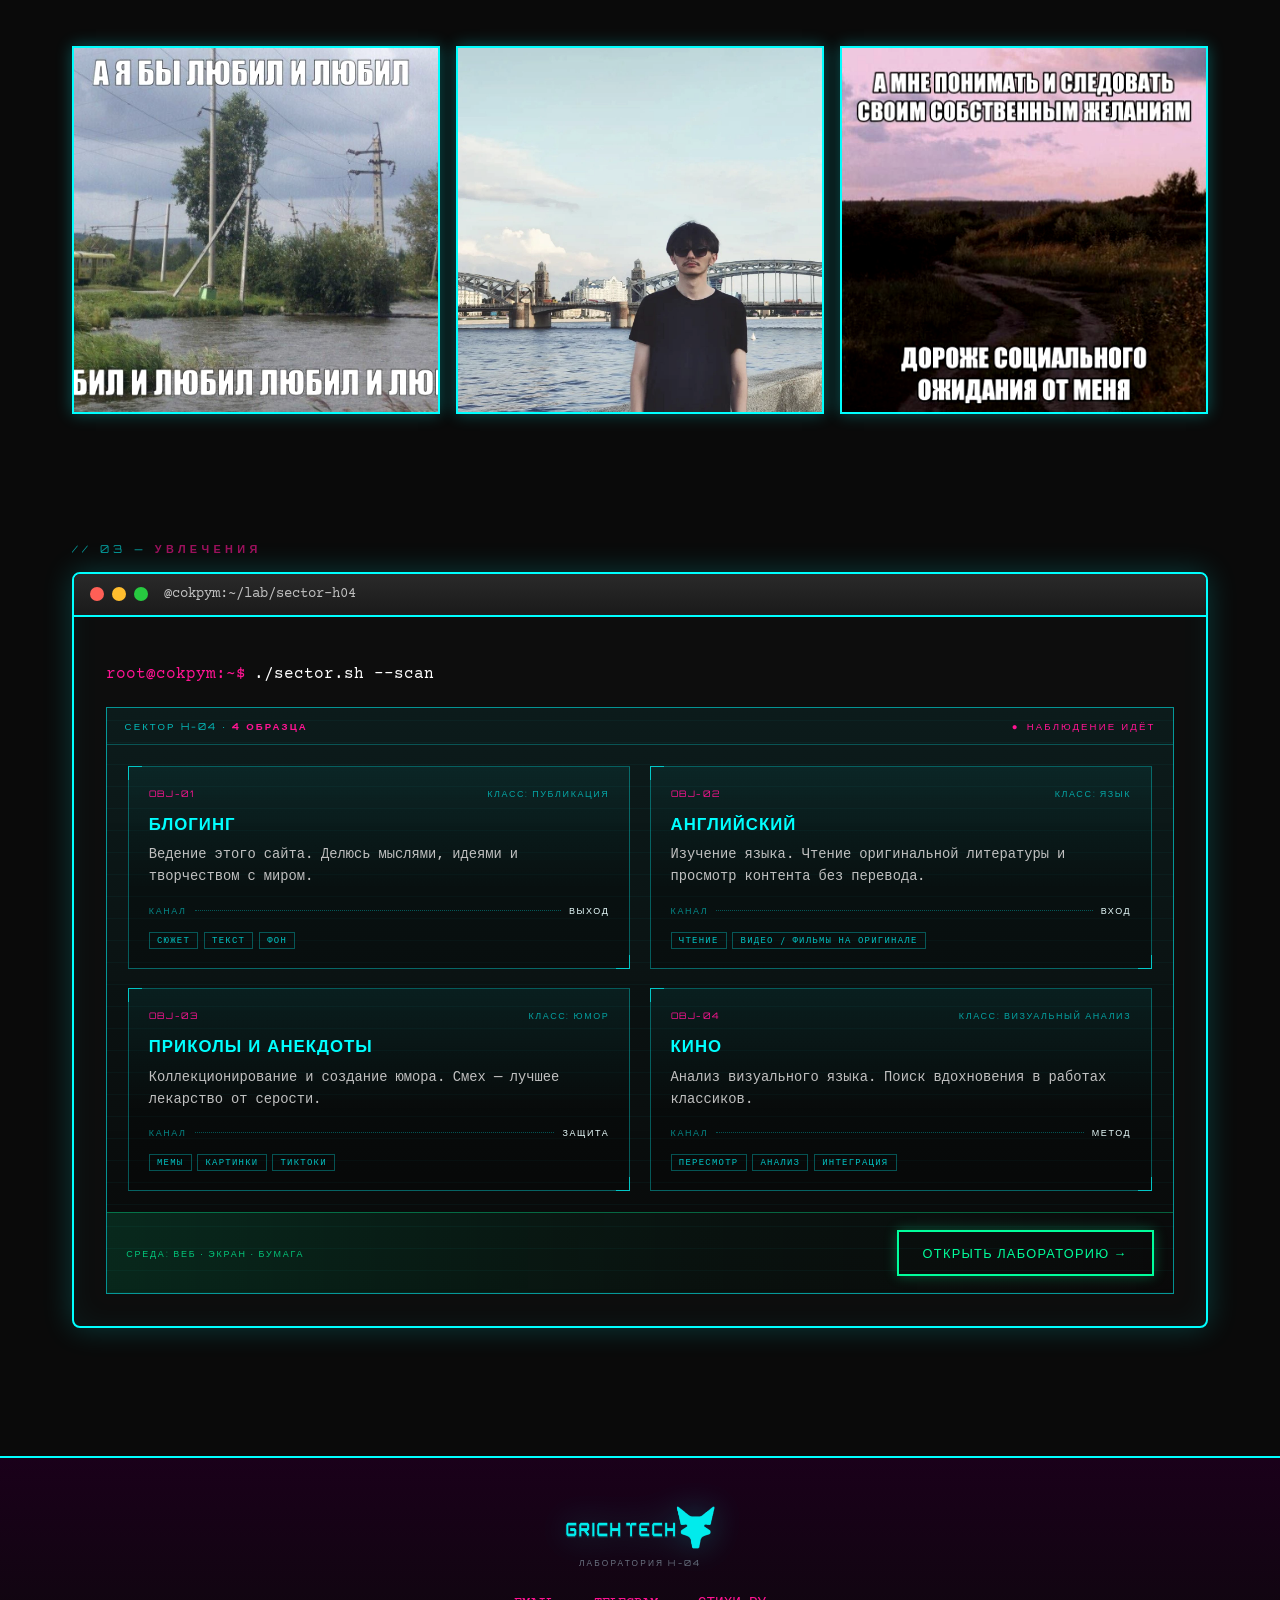
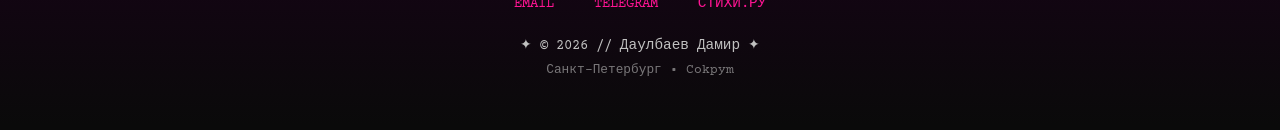
==== commit 04232de4: "Add files via upload" ====
--- a/index.html
+++ b/index.html
@@ -261,7 +261,7 @@
 <span>✦ КАМБЭК В ЖИЗНЬ...... СКОРО ✦ КАМБЭК В ЖИЗНЬ...... СКОРО ✦ КАМБЭК В ЖИЗНЬ...... СКОРО ✦ КАМБЭК В ЖИЗНЬ...... СКОРО ✦ КАМБЭК В ЖИЗНЬ...... СКОРО ✦ КАМБЭК В ЖИЗНЬ...... СКОРО ✦ КАМБЭК В ЖИЗНЬ...... СКОРО ✦ КАМБЭК В ЖИЗНЬ...... СКОРО ✦</span>
 </div></div>
 
-<nav><a href="index.html" class="logo"><img src="logo-horiz-cyan.png" alt="COKPYM"></a><ul>
+<nav><a href="index.html" class="logo"><img src="logo-horiz-cyan.png" alt="COKPYM" width="112" height="32"></a><ul>
 <li><a href="#about">Обо мне</a></li>
 <li><a href="poems.html">Стихи</a></li>
 <li><a href="#hobbies">Увлечения</a></li>
